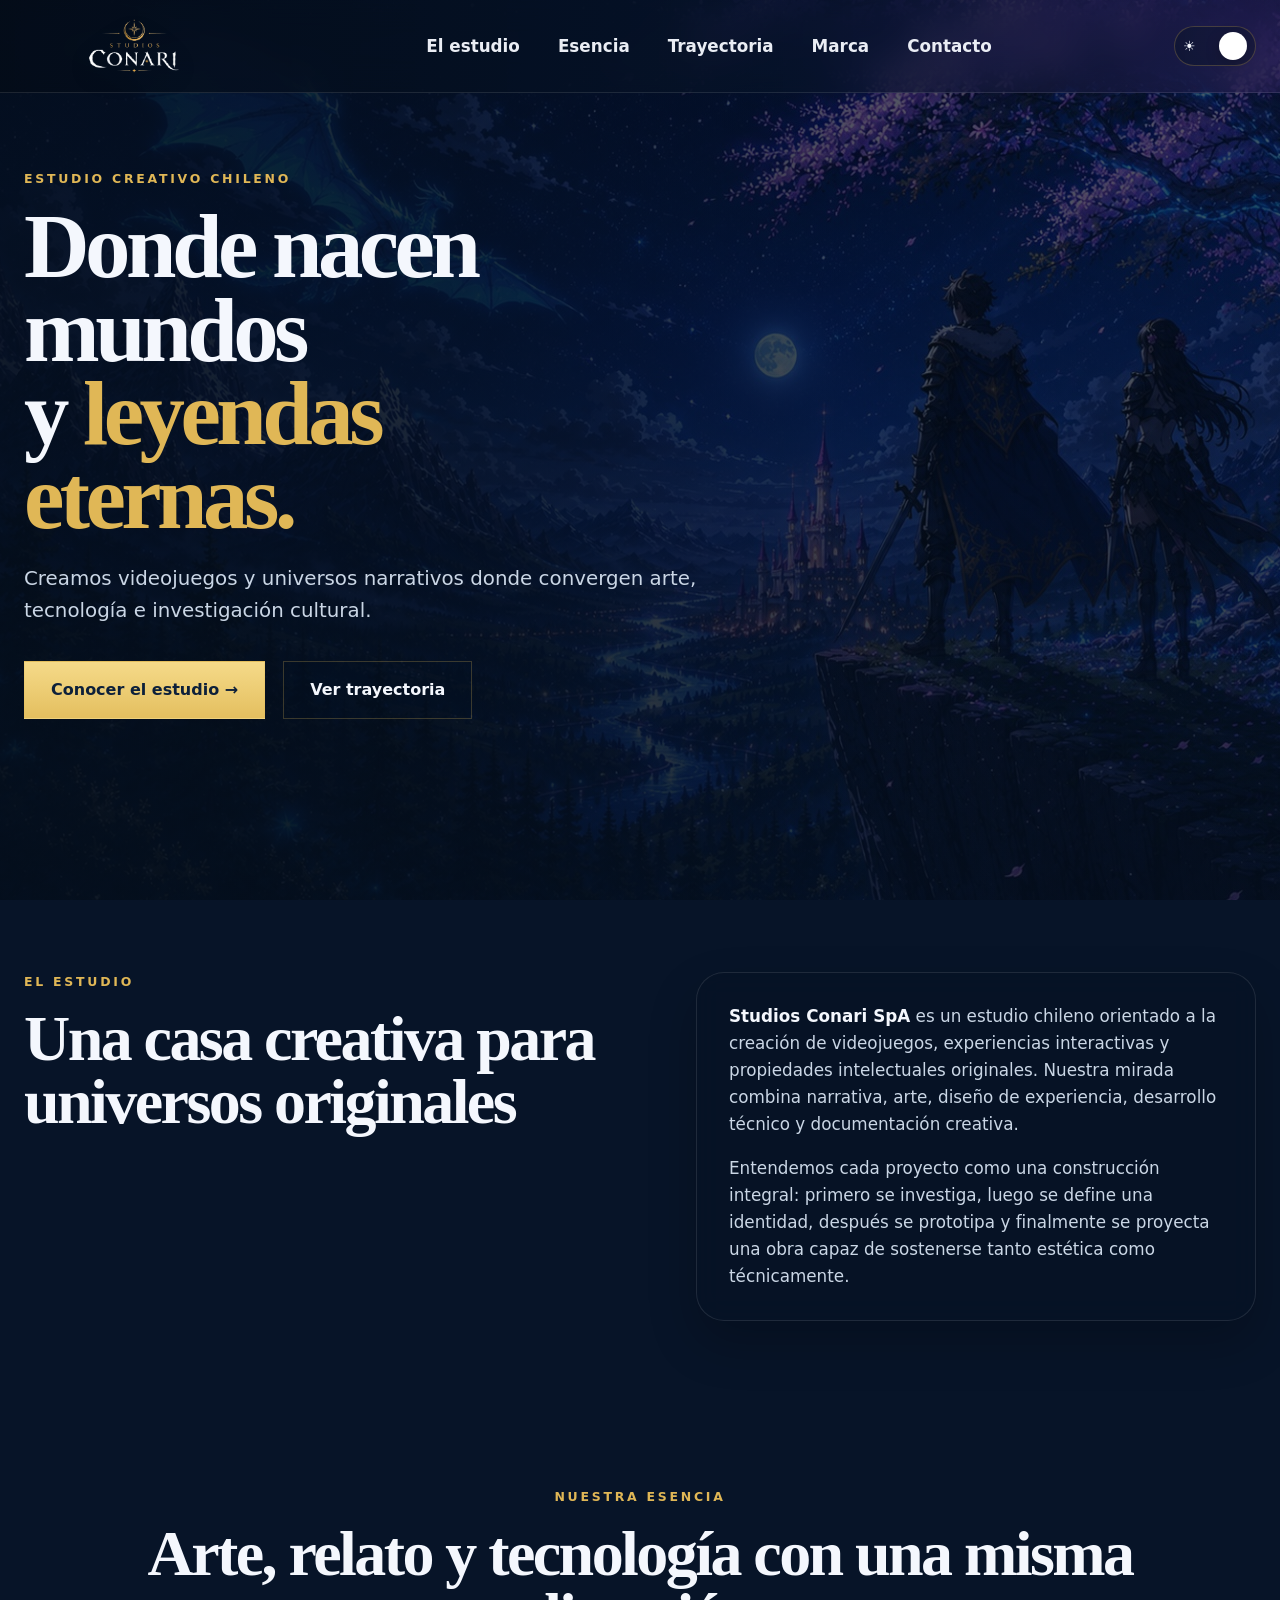
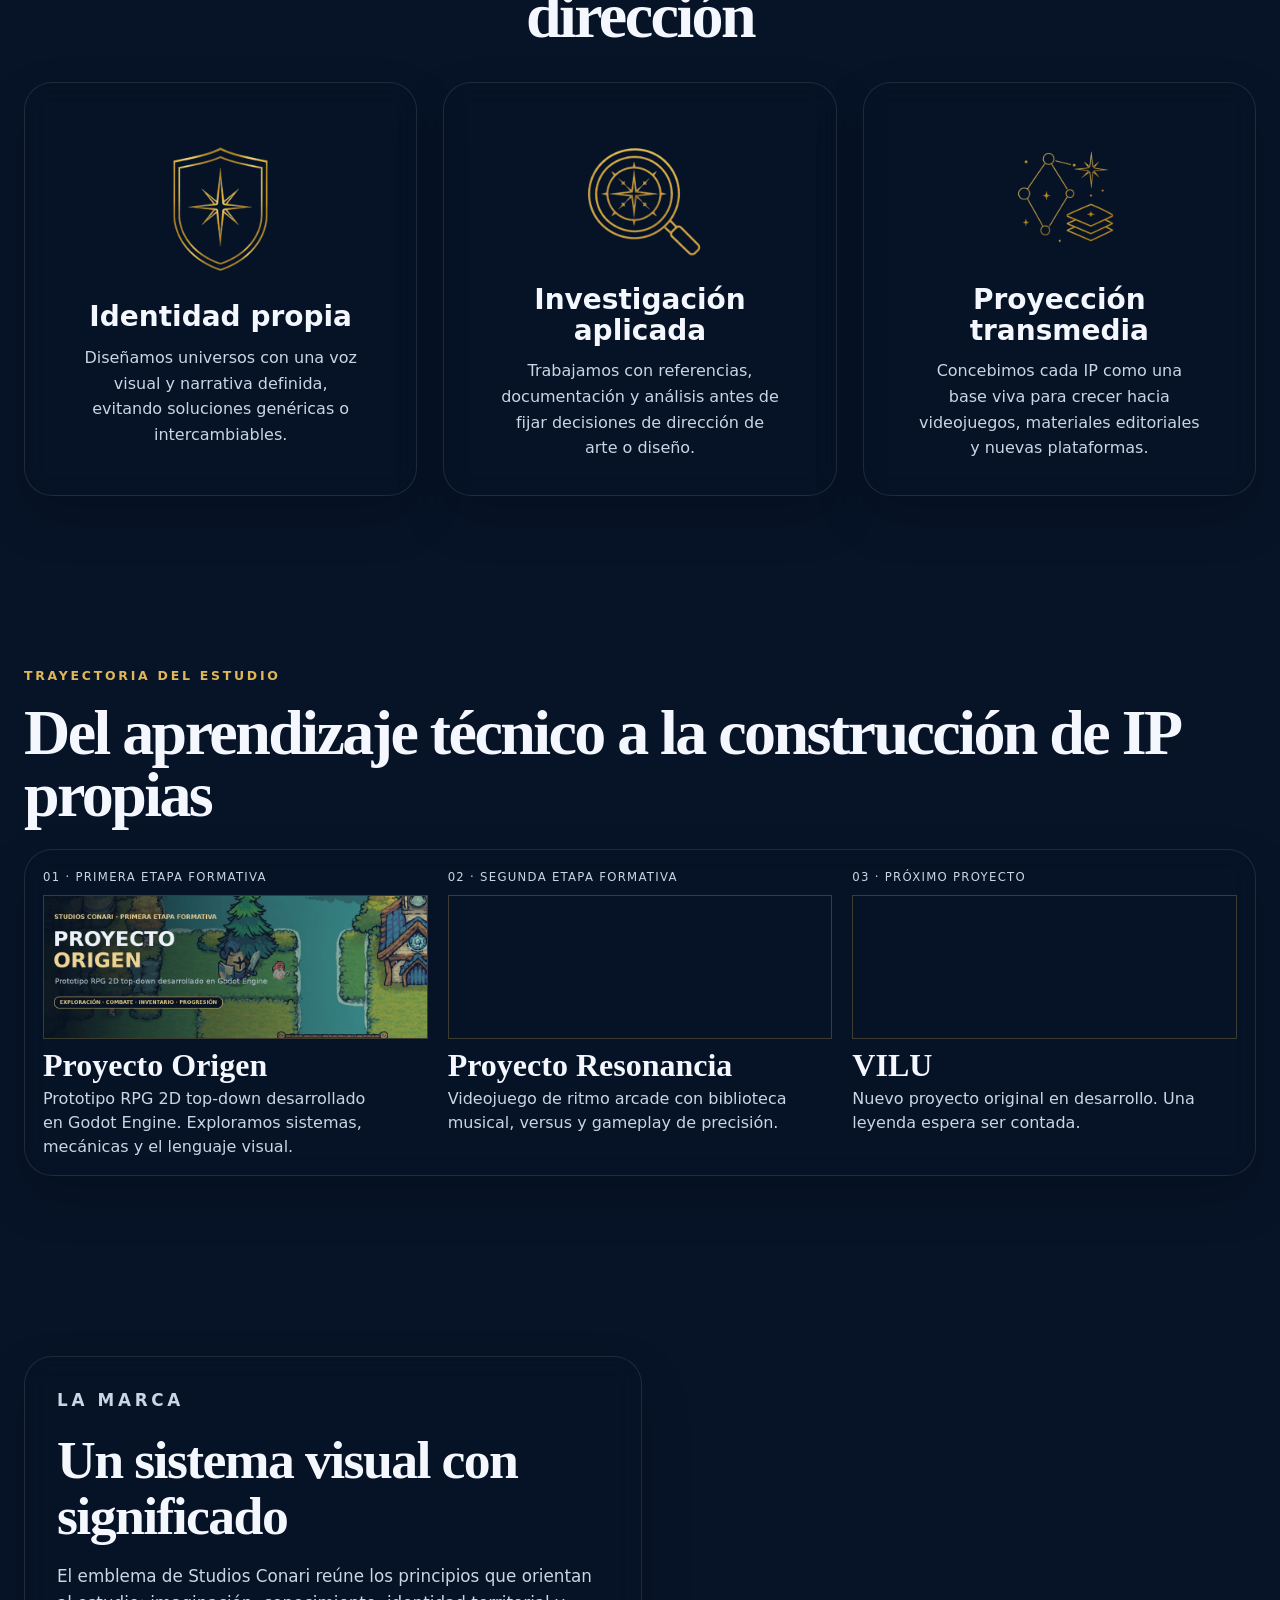
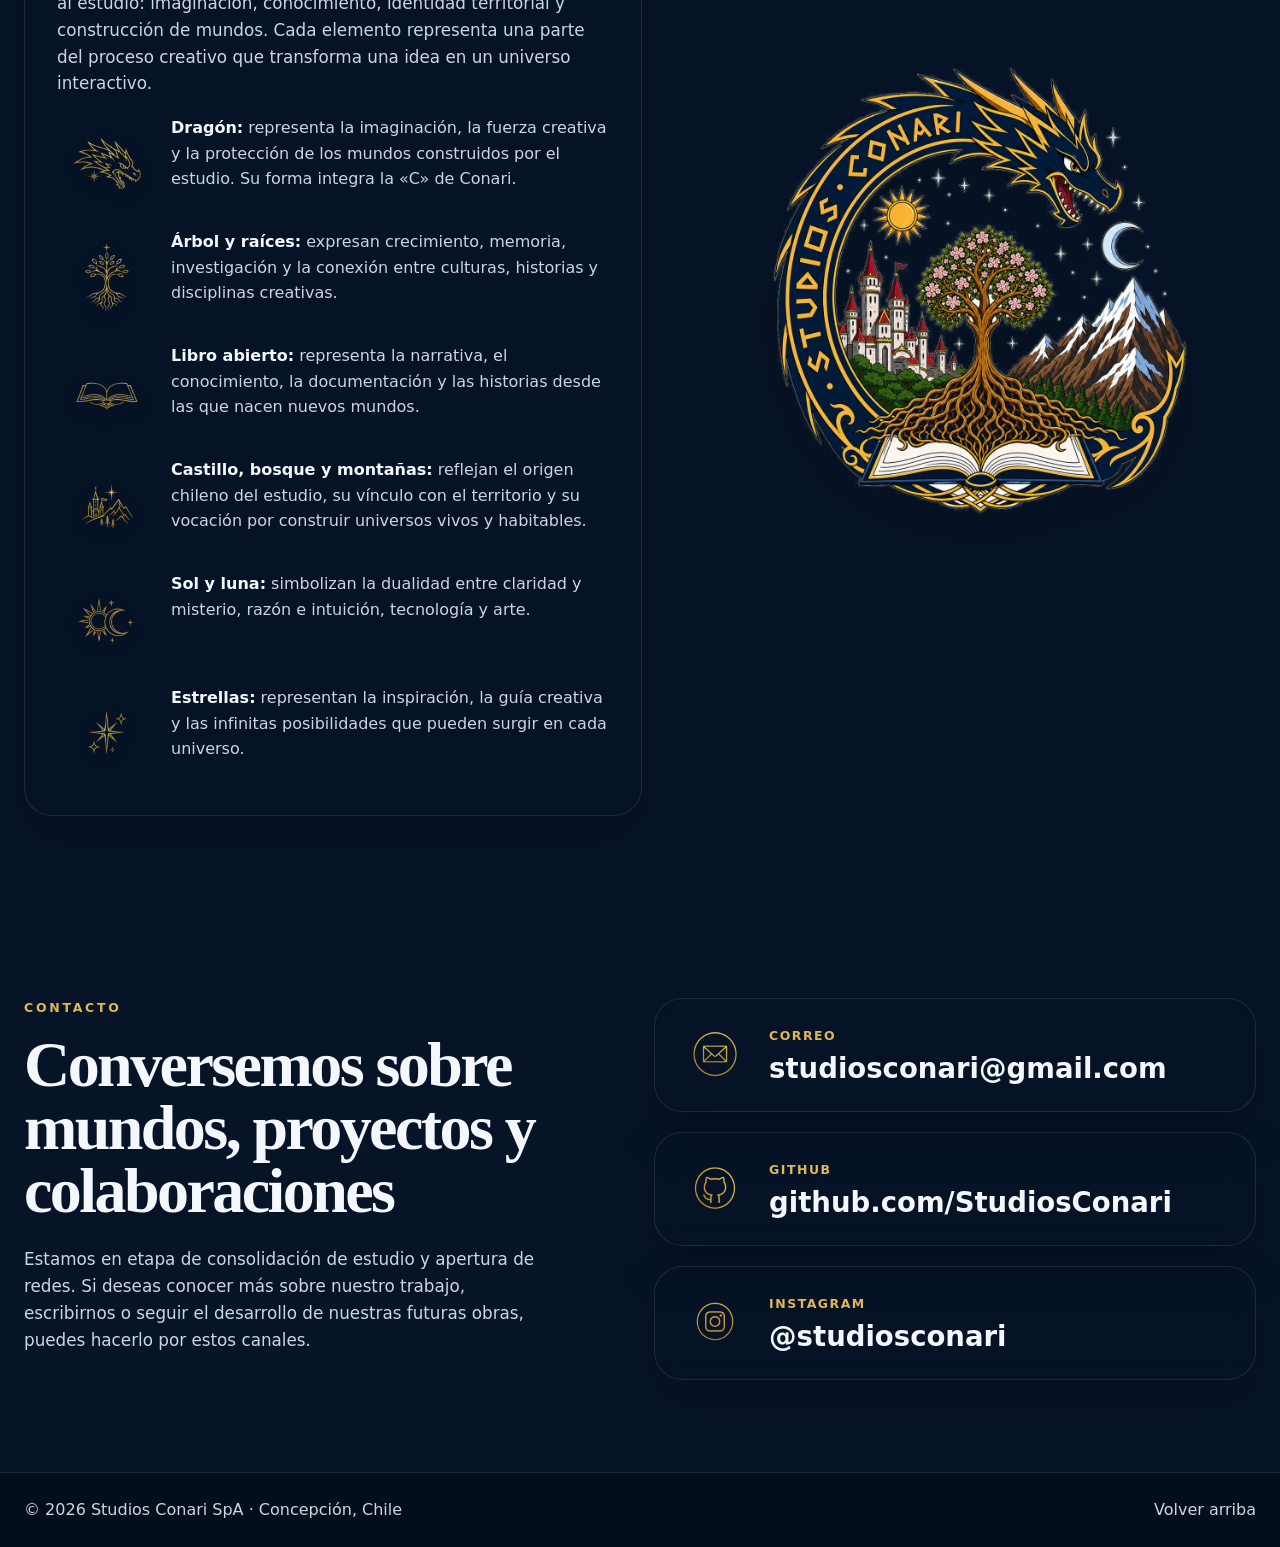
==== index.html @ 0af0bd4c "Reemplaza el favicon por el emblema del compas El favicon era el wordmark completo (394x155, relacio" ====
<!doctype html>
<html lang="es" data-theme="night">
<head>
  <meta charset="utf-8">
  <meta name="viewport" content="width=device-width,initial-scale=1">
  <title>Studios Conari | Donde nacen mundos y leyendas eternas</title>
  <meta name="description" content="Studios Conari: videojuegos, universos narrativos e identidades visuales con una voz propia.">
  <link rel="canonical" href="https://studiosconari.github.io/">
  <link rel="icon" href="assets/favicon.png" type="image/png" sizes="512x512">
  <link rel="apple-touch-icon" href="assets/apple-touch-icon.png">

  <!-- Open Graph / redes sociales -->
  <meta property="og:type" content="website">
  <meta property="og:site_name" content="Studios Conari">
  <meta property="og:locale" content="es_CL">
  <meta property="og:url" content="https://studiosconari.github.io/">
  <meta property="og:title" content="Studios Conari | Donde nacen mundos y leyendas eternas">
  <meta property="og:description" content="Estudio creativo chileno: videojuegos, universos narrativos e identidades visuales con una voz propia.">
  <meta property="og:image" content="https://studiosconari.github.io/assets/background-night.jpg">
  <meta property="og:image:width" content="1600">
  <meta property="og:image:height" content="900">
  <meta property="og:image:alt" content="Paisaje nocturno del universo visual de Studios Conari.">
  <meta name="twitter:card" content="summary_large_image">
  <meta name="twitter:title" content="Studios Conari | Donde nacen mundos y leyendas eternas">
  <meta name="twitter:description" content="Estudio creativo chileno: videojuegos, universos narrativos e identidades visuales con una voz propia.">
  <meta name="twitter:image" content="https://studiosconari.github.io/assets/background-night.jpg">

  <script type="application/ld+json">
  {
    "@context": "https://schema.org",
    "@type": "Organization",
    "name": "Studios Conari",
    "url": "https://studiosconari.github.io/",
    "logo": "https://studiosconari.github.io/assets/header-wordmark-night-transparent.png",
    "description": "Estudio creativo chileno dedicado a videojuegos, universos narrativos e identidades visuales.",
    "email": "studiosconari@gmail.com",
    "address": { "@type": "PostalAddress", "addressCountry": "CL" },
    "sameAs": [
      "https://github.com/StudiosConari",
      "https://www.instagram.com/studiosconari/"
    ]
  }
  </script>

  <!-- Aplica el tema guardado antes del primer pintado, para evitar el parpadeo.
       Debe ir aqui, sincrono y antes de la hoja de estilos. -->
  <script>
    (function () {
      try {
        var t = localStorage.getItem('conari-theme');
        if (t === 'day' || t === 'night') document.documentElement.dataset.theme = t;
      } catch (e) { /* localStorage bloqueado: se queda con el tema por defecto */ }
    })();
  </script>

  <link rel="stylesheet" href="styles.css">
  <script src="script.js" defer></script>
</head>
<body>
  <header class="site-header">
    <div class="shell nav-row">
      <a class="brand" href="#inicio" aria-label="Studios Conari, inicio">
        <img id="brandLogo" src="assets/header-wordmark-night-transparent.png" alt="Studios Conari" width="620" height="362" fetchpriority="high" decoding="async">
      <script>
        // Corrige el logo antes de pintarlo si el tema guardado es el diurno.
        (function () {
          var l = document.getElementById('brandLogo');
          if (l && document.documentElement.dataset.theme === 'day') {
            l.src = 'assets/header-wordmark-transparent.png';
          }
        })();
      </script>
      </a>

      <nav class="nav" aria-label="Navegación principal">
        <a href="#estudio">El estudio</a>
        <a href="#esencia">Esencia</a>
        <a href="#trayectoria">Trayectoria</a>
        <a href="#marca">Marca</a>
        <a href="#contacto">Contacto</a>
      </nav>

      <button id="themeToggle" class="theme-toggle" type="button" aria-label="Cambiar modo visual" aria-pressed="true">
        <span>☀</span><i></i><span>☾</span>
      </button>
    </div>
  </header>

  <main>
    <section id="inicio" class="hero section-full" aria-label="Presentación principal">
      <div class="shell hero-content">
        <p class="eyebrow">Estudio creativo chileno</p>
        <h1>Donde nacen<br>mundos<br>y <span>leyendas<br>eternas.</span></h1>
        <p class="lead">Creamos videojuegos y universos narrativos donde convergen arte, tecnología e investigación cultural.</p>
        <div class="actions">
          <a class="btn primary" href="#estudio">Conocer el estudio →</a>
          <a class="btn ghost" href="#trayectoria">Ver trayectoria</a>
        </div>
      </div>
    </section>

    <section id="estudio" class="section-full study-section">
      <div class="shell intro-grid">
        <div class="study-heading">
          <p class="eyebrow">El estudio</p>
          <h2>Una casa creativa para universos originales</h2>
        </div>
        <article class="glass-panel prose-panel">
          <p><strong>Studios Conari SpA</strong> es un estudio chileno orientado a la creación de videojuegos, experiencias interactivas y propiedades intelectuales originales. Nuestra mirada combina narrativa, arte, diseño de experiencia, desarrollo técnico y documentación creativa.</p>
          <p>Entendemos cada proyecto como una construcción integral: primero se investiga, luego se define una identidad, después se prototipa y finalmente se proyecta una obra capaz de sostenerse tanto estética como técnicamente.</p>
        </article>
      </div>
    </section>

    <section id="esencia" class="section-full essence-section">
      <div class="shell">
        <div class="section-heading centered">
          <p class="eyebrow">Nuestra esencia</p>
          <h2>Arte, relato y tecnología con una misma dirección</h2>
        </div>

        <div class="essence-cards">
          <article class="glass-panel essence-card">
            <div style="height: 50%; width: 50%;"><img src="assets/logo-identidad.png" alt="" width="420" height="420" loading="lazy" decoding="async"></div>
            <h3>Identidad propia</h3>
            <p>Diseñamos universos con una voz visual y narrativa definida, evitando soluciones genéricas o intercambiables.</p>
          </article>
          <article class="glass-panel essence-card">
            <div style="height: 50%; width: 50%;"><img src="assets/logo-investigacion.png" alt="" width="420" height="420" loading="lazy" decoding="async"></div>
            <h3>Investigación aplicada</h3>
            <p>Trabajamos con referencias, documentación y análisis antes de fijar decisiones de dirección de arte o diseño.</p>
          </article>
          <article class="glass-panel essence-card">
            <div style="height: 50%; width: 50%;"><img src="assets/logo-proyeccion.png" alt="" width="420" height="420" loading="lazy" decoding="async"></div>
            <h3>Proyección transmedia</h3>
            <p>Concebimos cada IP como una base viva para crecer hacia videojuegos, materiales editoriales y nuevas plataformas.</p>
          </article>
        </div>
      </div>
    </section>

    <section id="trayectoria" class="section-full trajectory-section">
      <div class="shell">
        <div class="section-heading trajectory-heading">
          <p class="eyebrow">Trayectoria del estudio</p>
          <h2>Del aprendizaje técnico a la construcción de IP propias</h2>
        </div>

        <div class="glass-panel trajectory-board">
          <article class="trajectory-item">
            <div class="stage">01 · Primera etapa formativa</div>
            <img src="assets/banner-origen.png" alt="Banner de Proyecto Origen" width="1024" height="358" loading="lazy" decoding="async">
            <h3>Proyecto Origen</h3>
            <p>Prototipo RPG 2D top-down desarrollado en Godot Engine. Exploramos sistemas, mecánicas y el lenguaje visual.</p>
          </article>

          <article class="trajectory-item">
            <div class="stage">02 · Segunda etapa formativa</div>
            <img src="assets/banner-resonancia.png" alt="Banner de Proyecto Resonancia" width="1024" height="384" loading="lazy" decoding="async">
            <h3>Proyecto Resonancia</h3>
            <p>Videojuego de ritmo arcade con biblioteca musical, versus y gameplay de precisión.</p>
          </article>

          <article class="trajectory-item">
            <div class="stage">03 · Próximo proyecto</div>
            <img src="assets/banner-vilu.png" alt="Banner de VILU, próximo proyecto de Studios Conari" width="1024" height="358" loading="lazy" decoding="async">
            <h3>VILU</h3>
            <p>Nuevo proyecto original en desarrollo. Una leyenda espera ser contada.</p>
          </article>
        </div>
      </div>
    </section>

    <section id="marca" class="section-full brand-section">
      <div class="shell brand-grid">
        <article class="glass-panel brand-copy">
          <p class="eyebrow">La marca</p>
          <h2>Un sistema visual con significado</h2>
          <p>El emblema de Studios Conari reúne los principios que orientan al estudio: imaginación, conocimiento, identidad territorial y construcción de mundos. Cada elemento representa una parte del proceso creativo que transforma una idea en un universo interactivo.</p>
          <ul class="brand-symbols">
            <li>
              <span class="brand-symbol-icon" aria-hidden="true"><img src="assets/logo-dragon.png" alt="" width="300" height="300" loading="lazy" decoding="async"></span>
              <span><strong>Dragón:</strong> representa la imaginación, la fuerza creativa y la protección de los mundos construidos por el estudio. Su forma integra la «C» de Conari.</span>
            </li>
            <li>
              <span class="brand-symbol-icon" aria-hidden="true"><img src="assets/logo-arbol.png" alt="" width="300" height="300" loading="lazy" decoding="async"></span>
              <span><strong>Árbol y raíces:</strong> expresan crecimiento, memoria, investigación y la conexión entre culturas, historias y disciplinas creativas.</span>
            </li>
            <li>
              <span class="brand-symbol-icon" aria-hidden="true"><img src="assets/logo-libro.png" alt="" width="300" height="300" loading="lazy" decoding="async"></span>
              <span><strong>Libro abierto:</strong> representa la narrativa, el conocimiento, la documentación y las historias desde las que nacen nuevos mundos.</span>
            </li>
            <li>
              <span class="brand-symbol-icon" aria-hidden="true"><img src="assets/logo-castillo-montaña-bosque.png" alt="" width="300" height="300" loading="lazy" decoding="async"></span>
              <span><strong>Castillo, bosque y montañas:</strong> reflejan el origen chileno del estudio, su vínculo con el territorio y su vocación por construir universos vivos y habitables.</span>
            </li>
            <li>
              <span class="brand-symbol-icon" aria-hidden="true"><img src="assets/logo-sol-luna.png" alt="" width="300" height="300" loading="lazy" decoding="async"></span>
              <span><strong>Sol y luna:</strong> simbolizan la dualidad entre claridad y misterio, razón e intuición, tecnología y arte.</span>
            </li>
            <li>
              <span class="brand-symbol-icon" aria-hidden="true"><img src="assets/logo-estrella.png" alt="" width="300" height="300" loading="lazy" decoding="async"></span>
              <span><strong>Estrellas:</strong> representan la inspiración, la guía creativa y las infinitas posibilidades que pueden surgir en cada universo.</span>
            </li>
          </ul>
        </article>

        <figure class="emblem-wrap">
          <img src="assets/emblem-dragon.png" alt="Emblema de Studios Conari con dragón, árbol, castillo, montañas, sol y luna" width="1100" height="1100" loading="lazy" decoding="async">
        </figure>
      </div>
    </section>

    <section id="contacto" class="section-full contact-section">
      <div class="shell contact-grid">
        <div class="contact-copy">
          <p class="eyebrow">Contacto</p>
          <h2>Conversemos sobre mundos, proyectos y colaboraciones</h2>
          <p>Estamos en etapa de consolidación de estudio y apertura de redes. Si deseas conocer más sobre nuestro trabajo, escribirnos o seguir el desarrollo de nuestras futuras obras, puedes hacerlo por estos canales.</p>
        </div>

        <div class="contact-list">
          <a class="glass-panel contact-card contact-card--icon" href="mailto:studiosconari@gmail.com">
            <span class="contact-icon" aria-hidden="true">
              <img src="assets/logo-correo.png" alt="" width="192" height="192" loading="lazy" decoding="async">
            </span>
            <span class="contact-info">
              <span class="contact-label">Correo</span>
              <strong>studiosconari@gmail.com</strong>
            </span>
          </a>

          <a class="glass-panel contact-card contact-card--icon" href="https://github.com/StudiosConari" target="_blank" rel="noreferrer noopener">
            <span class="contact-icon" aria-hidden="true">
              <img src="assets/logo-github.png" alt="" width="192" height="192" loading="lazy" decoding="async">
            </span>
            <span class="contact-info">
              <span class="contact-label">GitHub</span>
              <strong>github.com/StudiosConari</strong>
            </span>
          </a>

          <a class="glass-panel contact-card contact-card--icon" href="https://www.instagram.com/studiosconari/" target="_blank" rel="noreferrer noopener">
            <span class="contact-icon" aria-hidden="true">
              <img src="assets/logo-instagram.png" alt="" width="192" height="192" loading="lazy" decoding="async">
            </span>
            <span class="contact-info">
              <span class="contact-label">Instagram</span>
              <strong>@studiosconari</strong>
            </span>
          </a>
        </div>
      </div>
    </section>
  </main>

  <footer class="site-footer">
    <div class="shell footer-row">
      <p>© <span id="year"></span> Studios Conari SpA · Concepción, Chile</p>
      <a href="#inicio" data-scroll-top>Volver arriba</a>
    </div>
  </footer>
</body>
</html>
---- styles.css ----
:root{
  --bg:#071428;
  --bg-soft:#0b1830;
  --panel:rgba(6,18,36,.56);
  --panel-strong:rgba(5,17,33,.72);
  --text:#f4f7fd;
  --muted:#cad6e5;
  --gold:#e0b756;
  --line:rgba(255,255,255,.10);
  --line-strong:rgba(224,183,86,.25);
  --shadow:0 22px 48px rgba(0,0,0,.22);
  --bg-image:url('assets/background-night.jpg');
  --page-overlay:linear-gradient(180deg,rgba(3,12,26,.58) 0%,rgba(4,14,27,.78) 100%);
  --hero-overlay:linear-gradient(90deg,rgba(4,14,28,.82) 0%,rgba(4,14,28,.62) 36%,rgba(4,14,28,.22) 66%,rgba(4,14,28,.14) 100%);
}

html[data-theme="day"]{
  --bg:#eaf1f8;
  --bg-soft:#f2f6fb;
  --panel:rgba(255,255,255,.56);
  --panel-strong:rgba(255,255,255,.70);
  --text:#12233b;
  --muted:#395272;
  --gold:#b7831b;
  --line:rgba(18,35,59,.14);
  --line-strong:rgba(183,131,27,.22);
  --shadow:0 18px 36px rgba(18,35,59,.10);
  --bg-image:url('assets/background-day.jpg');
  --page-overlay:linear-gradient(180deg,rgba(236,244,252,.42) 0%,rgba(236,244,252,.58) 100%);
  --hero-overlay:linear-gradient(90deg,rgba(239,245,251,.88) 0%,rgba(239,245,251,.66) 38%,rgba(239,245,251,.22) 68%,rgba(239,245,251,.08) 100%);
}

*{box-sizing:border-box}
html{scroll-behavior:smooth}
body{
  margin:0;
  color:var(--text);
  background-color:var(--bg);
  background-image:var(--page-overlay),var(--bg-image);
  background-size:cover;
  background-position:center top;
  background-attachment:fixed;
  font:16px/1.6 system-ui,-apple-system,"Segoe UI",Roboto,sans-serif;
}

a{color:inherit;text-decoration:none}
img{max-width:100%;height:auto;display:block}
.shell{width:min(1240px,calc(100% - 48px));margin:auto}

.site-header{
  position:fixed;
  inset:0 0 auto;
  z-index:40;
  background:linear-gradient(90deg,rgba(4,12,24,.82) 0%,rgba(6,19,40,.72) 60%,rgba(39,31,84,.52) 100%);
  backdrop-filter:blur(16px);
  border-bottom:1px solid var(--line);
}
html[data-theme="day"] .site-header{
  background:linear-gradient(90deg,rgba(238,244,250,.88) 0%,rgba(234,240,248,.82) 62%,rgba(215,223,242,.62) 100%);
}

.nav-row{height:92px;display:flex;align-items:center;justify-content:space-between;gap:30px}
.brand{
  display:flex;
  align-items:center;
  justify-content:center;
  flex:0 0 220px;
  width:220px;
  height:68px;
  overflow:visible;
}
.brand img{
  display:block;
  width:205px;
  height:62px;
  object-fit:contain;
  object-position:center center;
  filter:drop-shadow(0 8px 18px rgba(0,0,0,.12));
}
.nav{display:flex;align-items:center;gap:38px;font-size:1.05rem;font-weight:700}
.nav a{opacity:.96}
.nav a:hover{color:var(--gold)}

.theme-toggle{
  flex:0 0 auto;
  width:82px;
  height:40px;
  padding:0 8px;
  border:1px solid var(--line-strong);
  border-radius:999px;
  background:rgba(10,20,40,.42);
  color:var(--text);
  display:flex;
  align-items:center;
  justify-content:space-between;
  cursor:pointer;
}
html[data-theme="day"] .theme-toggle{background:rgba(255,255,255,.48)}
.theme-toggle span{font-size:14px;line-height:1}
.theme-toggle i{
  width:28px;
  height:28px;
  border-radius:50%;
  background:#fff;
  box-shadow:0 4px 14px rgba(0,0,0,.25);
  transform:translateX(18px);
  transition:transform .25s ease;
}
html[data-theme="day"] .theme-toggle i{transform:translateX(-18px)}

.section-full{position:relative;padding:96px 0}
.hero{
  min-height:100svh;
  padding-top:110px;
  display:flex;
  align-items:center;
  background-image:var(--hero-overlay);
}
.hero-content{padding:26px 0 52px}
.eyebrow{
  margin:0 0 16px;
  color:var(--gold);
  font-size:.78rem;
  font-weight:800;
  text-transform:uppercase;
  letter-spacing:.22em;
}
.hero h1,
.section-heading h2,
.study-heading h2,
.brand-copy h2,
.contact-copy h2,
.trajectory-item h3{font-family:Georgia,"Times New Roman",serif}
.hero h1{
  margin:0;
  max-width:680px;
  font-size:clamp(3.4rem,7.1vw,6.5rem);
  line-height:.92;
  letter-spacing:-.05em;
}
.hero h1 span{color:var(--gold)}
.lead{
  max-width:760px;
  margin:24px 0 0;
  font-size:clamp(1.08rem,1.55vw,1.32rem);
  color:var(--muted);
}
.actions{display:flex;gap:18px;align-items:center;margin-top:34px}
.btn{
  display:inline-flex;
  align-items:center;
  justify-content:center;
  min-height:58px;
  padding:14px 26px;
  font-size:1rem;
  font-weight:800;
  border:1px solid var(--line-strong);
}
.btn.primary{background:linear-gradient(180deg,#f5da89 0%,#e4bf5f 100%);color:#0d203a}
.btn.ghost{background:rgba(5,18,35,.14)}
html[data-theme="day"] .btn.ghost{background:rgba(255,255,255,.26)}

.study-section{padding-top:72px}
.intro-grid{
  display:grid;
  grid-template-columns:minmax(0,1.1fr) minmax(360px,560px);
  gap:48px;
  align-items:start;
}
.study-heading h2,
.section-heading h2,
.contact-copy h2{
  margin:0;
  font-size:clamp(2.7rem,5vw,5rem);
  line-height:.98;
  letter-spacing:-.04em;
}
.glass-panel{
  background:var(--panel);
  border:1px solid var(--line);
  border-radius:28px;
  box-shadow:var(--shadow);
  backdrop-filter:blur(14px);
}
.prose-panel{padding:30px 32px;font-size:1.05rem;color:var(--muted)}
.prose-panel p{margin:0 0 18px}
.prose-panel p:last-child{margin-bottom:0}
.prose-panel strong{color:var(--text)}

.section-heading{margin-bottom:34px}
.section-heading.centered{text-align:center}
.section-heading.centered h2{max-width:1180px;margin-inline:auto}
.essence-section{padding-top:70px}
.essence-cards{display:grid;grid-template-columns:repeat(3,minmax(0,1fr));gap:26px}
.essence-card{
  min-height:270px;
  padding:34px 28px;
  display:flex;
  flex-direction:column;
  align-items:center;
  justify-content:center;
  text-align:center;
}
.card-icon{
  width:66px;
  height:66px;
  display:grid;
  place-items:center;
  margin-bottom:18px;
  border-radius:50%;
  border:1px solid var(--line-strong);
  background:rgba(224,183,86,.16);
  color:var(--gold);
  font-size:1.8rem;
  font-weight:800;
}
.essence-card h3{margin:0 0 12px;font-size:1.75rem;line-height:1.1}
.essence-card p{margin:0;color:var(--muted);max-width:28ch}

.trajectory-section{padding-top:74px}
.trajectory-heading{margin-bottom:22px}
.trajectory-board{
  padding:18px 18px 16px;
  display:grid;
  grid-template-columns:repeat(3,minmax(0,1fr));
  gap:20px;
}
.trajectory-item{min-width:0}
.stage{
  margin:0 0 8px;
  color:var(--muted);
  text-transform:uppercase;
  letter-spacing:.11em;
  font-size:.73rem;
}
.trajectory-item img{
  width:100%;
  aspect-ratio:2048/768;
  object-fit:cover;
  border:1px solid var(--line-strong);
}
.trajectory-item h3{margin:10px 0 6px;font-size:2rem;line-height:1}
.trajectory-item p{margin:0;color:var(--muted);font-size:1rem;line-height:1.5;max-width:34ch}

.brand-section{padding-top:84px}
.brand-grid{display:grid;grid-template-columns:minmax(0,1.05fr) minmax(320px,.95fr);gap:54px;align-items:center}
.brand-copy{padding:30px 32px}
.brand-copy h2{margin:0 0 18px;font-size:clamp(2.4rem,4.2vw,3.9rem);line-height:1.05;letter-spacing:-.03em}
.brand-copy p{margin:0 0 18px;color:var(--muted);font-size:1.05rem}
.brand-copy ul{margin:0;padding-left:28px;color:var(--muted)}
.brand-copy li{margin:14px 0}
.brand-copy strong{color:var(--text)}
.emblem-wrap{margin:0;display:flex;justify-content:center;align-items:center}
.emblem-wrap img{width:min(470px,100%);filter:drop-shadow(0 20px 38px rgba(0,0,0,.24))}

.contact-section{padding-top:86px;padding-bottom:92px}
.contact-grid{display:grid;grid-template-columns:minmax(0,1fr) minmax(360px,1.02fr);gap:40px;align-items:start}
.contact-copy p:last-child{margin-top:24px;max-width:48ch;color:var(--muted);font-size:1.05rem}
.contact-list{display:flex;flex-direction:column;gap:20px}
.contact-card{
  padding:24px 28px;
  min-height:104px;
  display:flex;
  justify-content:center;
}
.contact-card--icon{
  flex-direction:row;
  align-items:center;
  justify-content:flex-start;
  gap:22px;
}
.contact-icon{
  width:64px;
  height:64px;
  flex:0 0 64px;
  display:flex;
  align-items:center;
  justify-content:center;
}
.contact-icon img{
  width:100%;
  height:100%;
  object-fit:contain;
  display:block;
}
.contact-info{
  min-width:0;
  display:flex;
  flex-direction:column;
  align-items:flex-start;
  justify-content:center;
}
.contact-card strong{font-size:1.72rem;line-height:1.12;word-break:break-word}
.contact-label{margin-bottom:7px;color:var(--gold);text-transform:uppercase;letter-spacing:.12em;font-weight:800;font-size:.78rem}
.contact-card:hover strong,.contact-card:hover{color:var(--text)}

.site-footer{padding:24px 0;background:rgba(3,11,24,.72);border-top:1px solid var(--line)}
html[data-theme="day"] .site-footer{background:rgba(245,248,252,.72)}
.footer-row{display:flex;justify-content:space-between;gap:20px;align-items:center;color:var(--muted)}
.footer-row p{margin:0}
.footer-row a:hover{color:var(--gold)}

@media (max-width: 1080px){
  .intro-grid,
  .brand-grid,
  .contact-grid{grid-template-columns:1fr}
  .trajectory-board,
  .essence-cards{grid-template-columns:1fr}
  .brand-grid{gap:28px}
  .section-full{padding:72px 0}
  .hero{min-height:auto;padding-top:104px;padding-bottom:54px}
}

@media (max-width: 860px){
  .nav{display:none}
  .nav-row{height:82px}
  .brand{width:184px;height:58px;flex-basis:184px}
  .brand img{width:172px;height:52px}
  .shell{width:min(1240px,calc(100% - 26px))}
  .hero h1{max-width:520px}
}

@media (max-width: 640px){
  body{background-attachment:scroll}
  .hero h1{font-size:clamp(2.8rem,15vw,4.3rem)}
  .study-heading h2,.section-heading h2,.contact-copy h2{font-size:2.45rem}
  .actions{flex-direction:column;align-items:flex-start}
  .prose-panel,.brand-copy,.contact-card{padding:24px}
  .trajectory-board{padding:14px}
  .trajectory-item h3{font-size:1.7rem}
  .contact-card--icon{gap:16px}
  .contact-icon{width:52px;height:52px;flex-basis:52px}
  .contact-card strong{font-size:1.2rem}
  .footer-row{flex-direction:column;text-align:center}
}

/* Símbolos del emblema en la sección de marca */
.brand-copy .brand-symbols{
  margin:0;
  padding:0;
  list-style:none;
  display:flex;
  flex-direction:column;
  gap:14px;
}

.brand-copy .brand-symbols li{
  margin:0;
  display:flex;
  grid-template-columns:42px minmax(0,1fr);
  gap:14px;
  align-items:start;
  color:var(--muted);
}

.brand-symbol-icon{
  width:100px;
  height:100px;
  display:flex;
  align-items:center;
  justify-content:center;
  flex:0 0 100px;
}

.brand-symbol-icon img{
  display:block;
  filter:drop-shadow(0 5px 10px rgba(0,0,0,.18));
}

.brand-copy .brand-symbols strong{
  color:var(--text);
}

@media (max-width:640px){
  .brand-copy .brand-symbols li{
    grid-template-columns:36px minmax(0,1fr);
    gap:12px;
  }

  .brand-symbol-icon{
    width:36px;
    height:36px;
    flex-basis:36px;
  }
}


#inicio{scroll-margin-top:92px}
.footer-row a{position:relative;z-index:2;cursor:pointer}
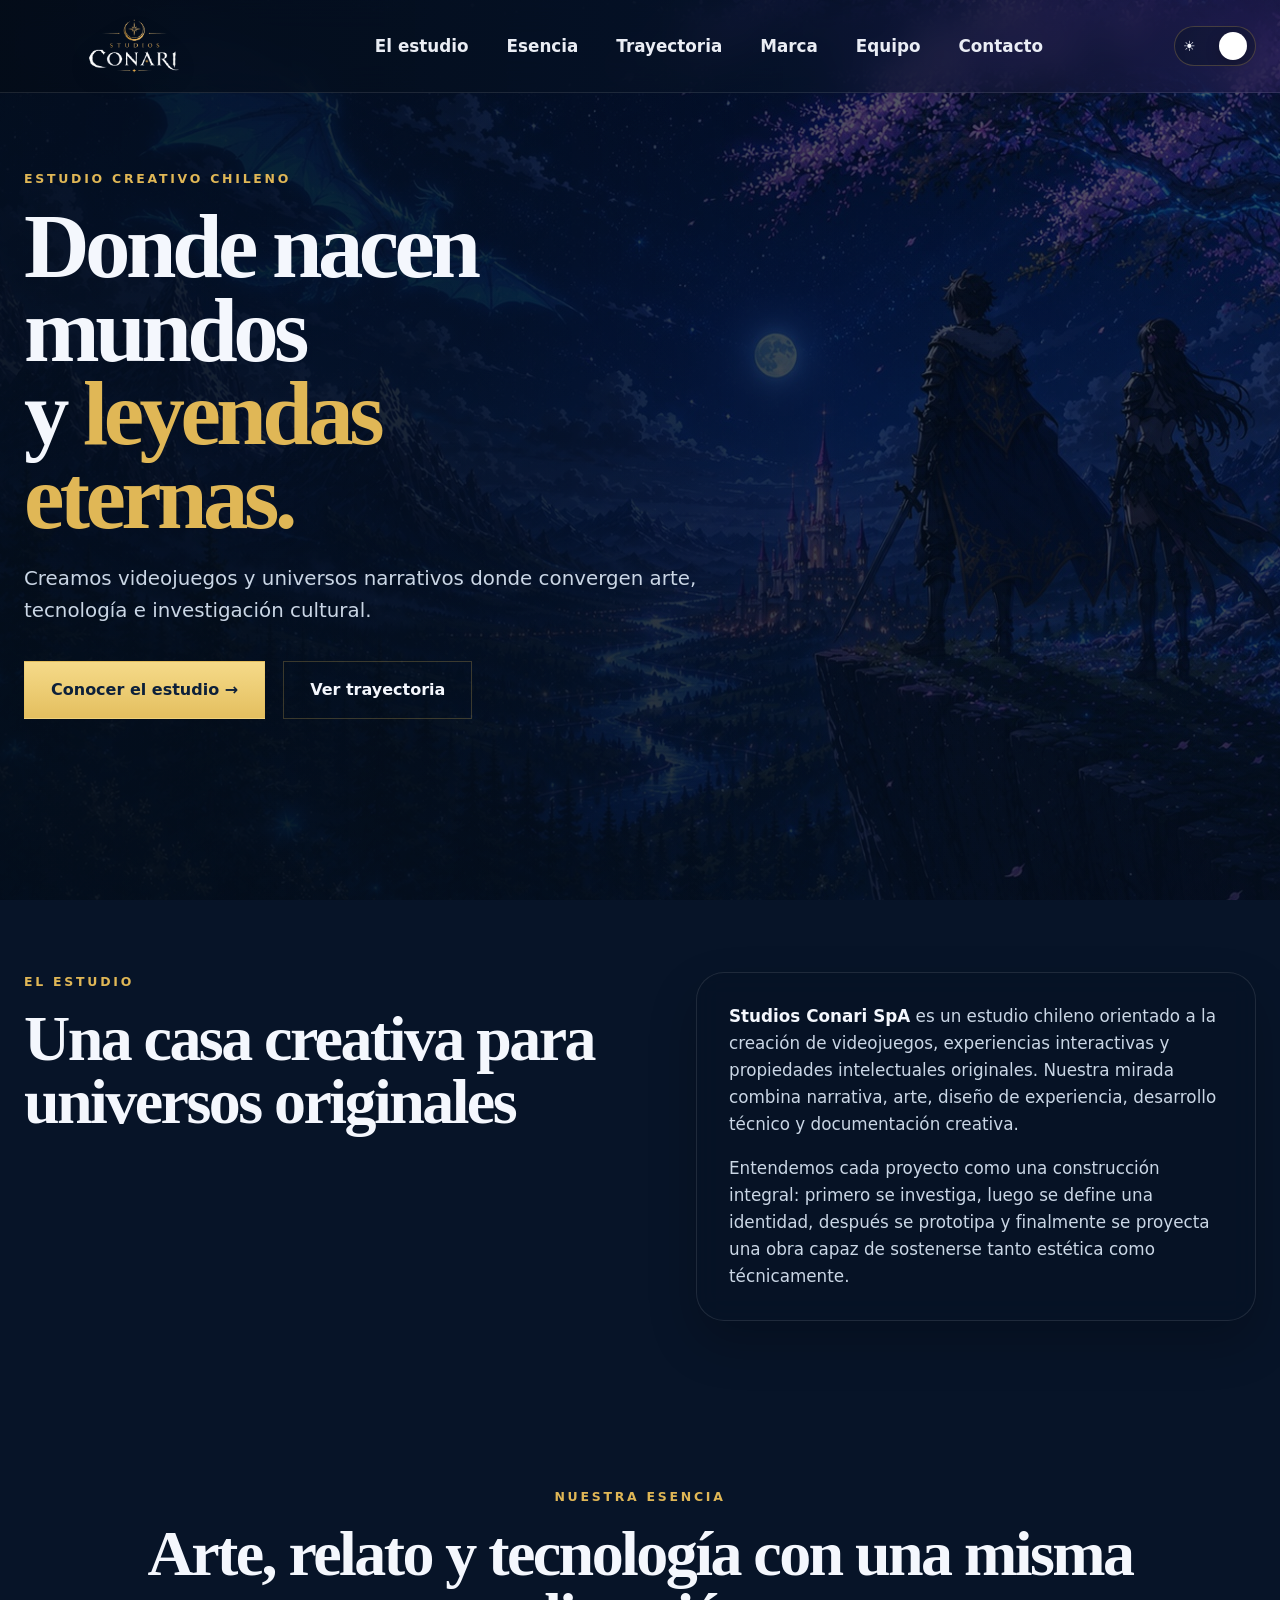
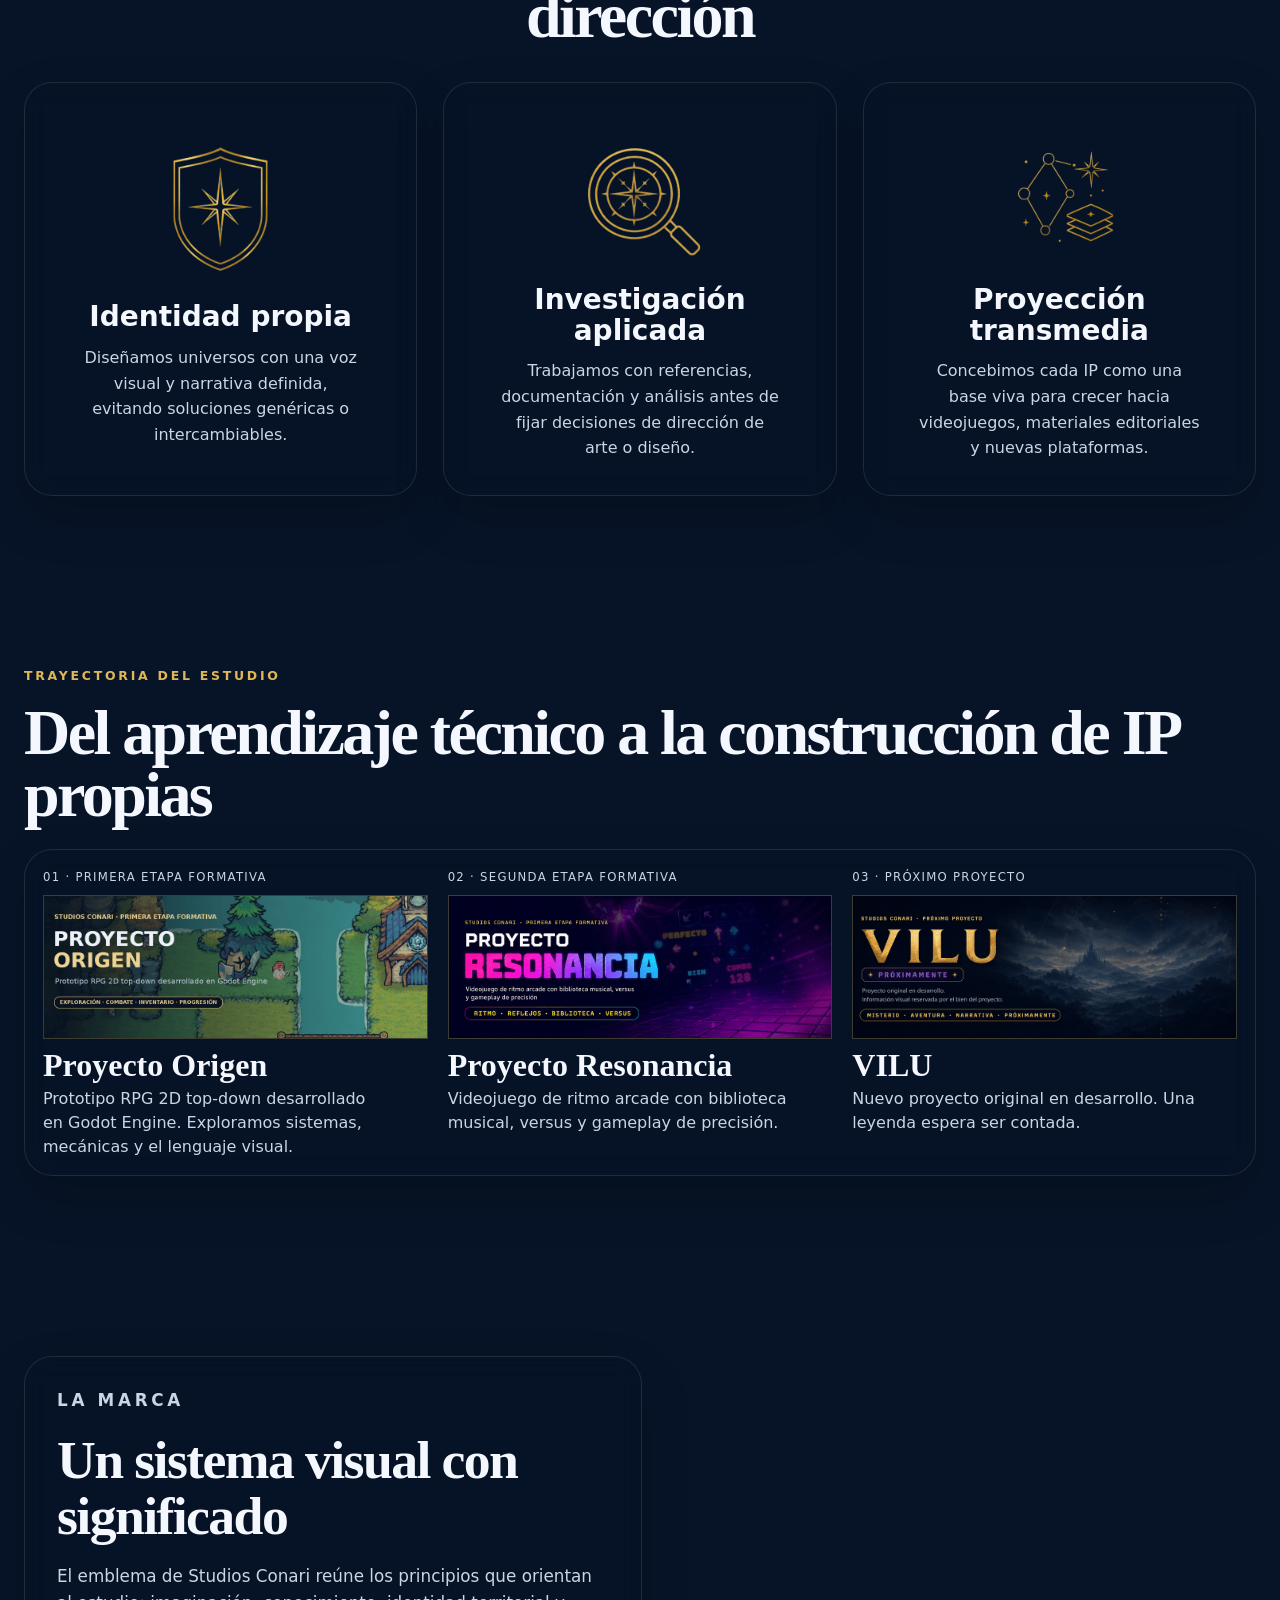
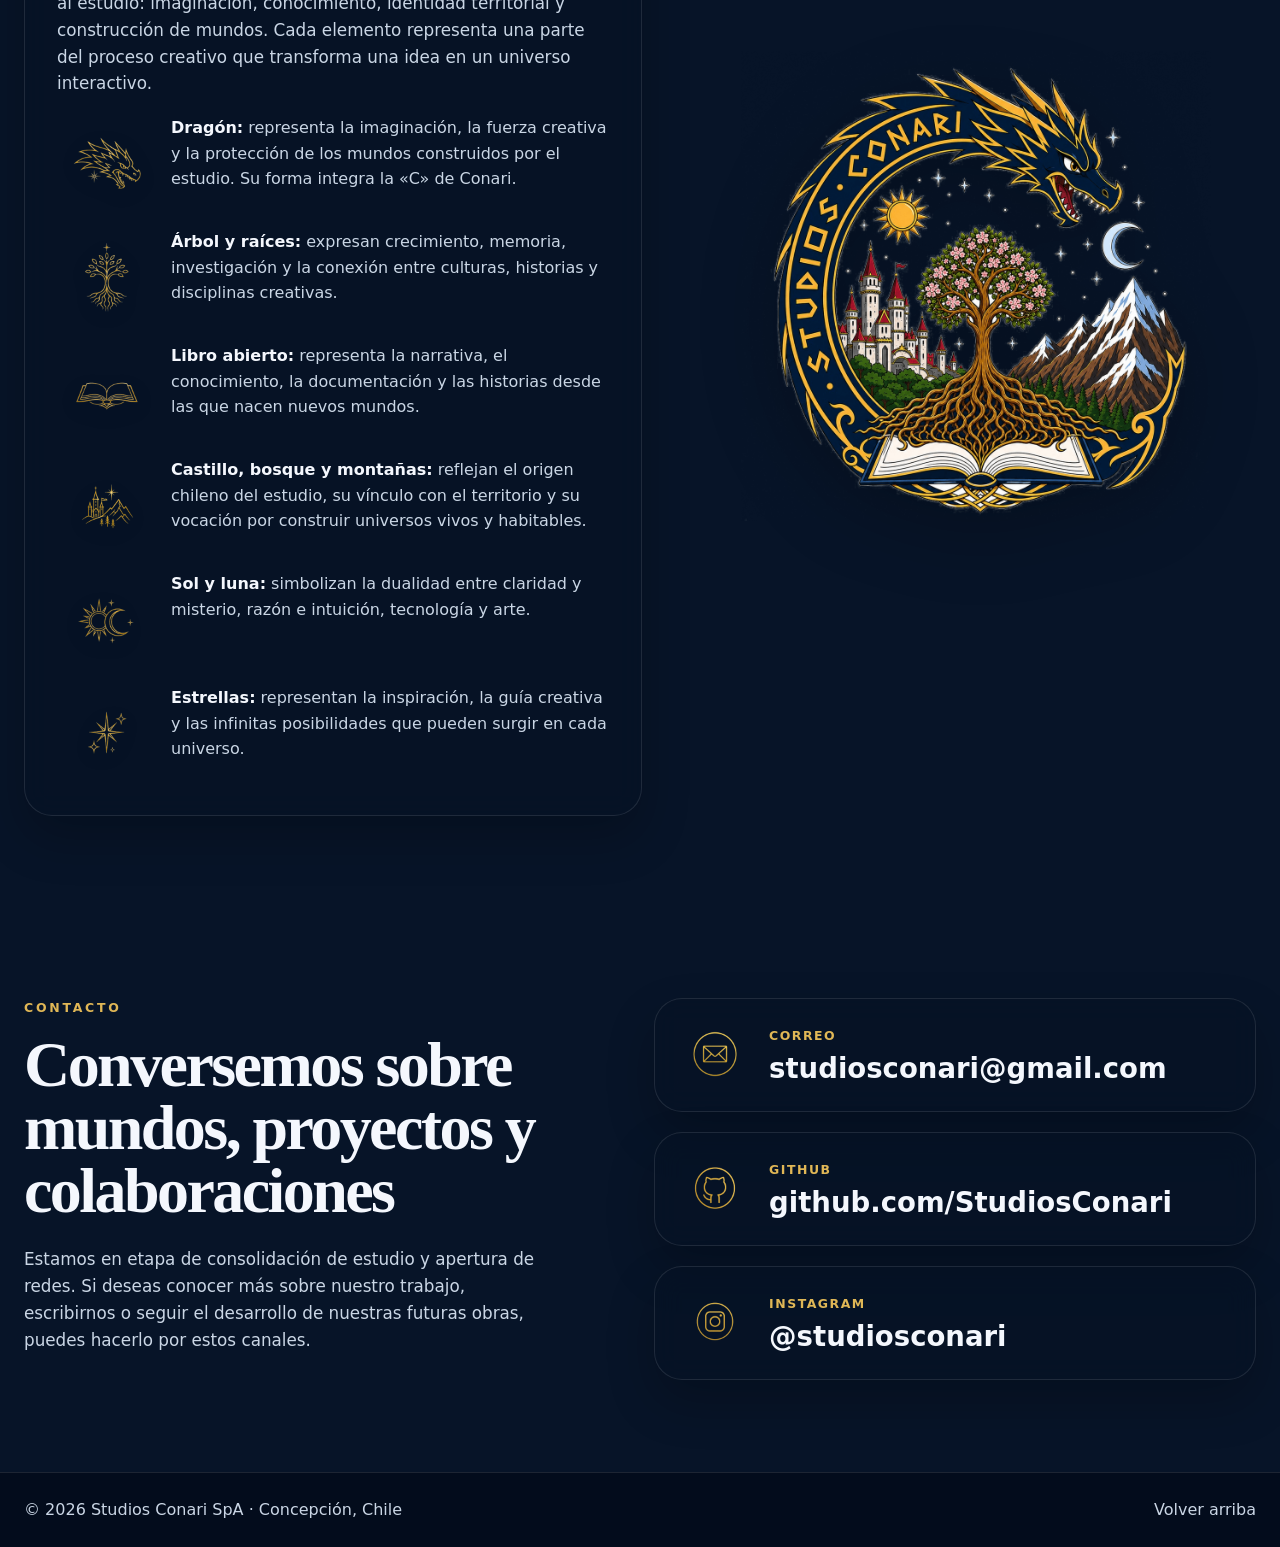
==== commit 9ce79544: "Agrega la pagina de equipo Nueva pagina equipo.html con los tres integrantes del estudio.  Estructur" ====
--- a/index.html
+++ b/index.html
@@ -77,6 +77,7 @@
         <a href="#esencia">Esencia</a>
         <a href="#trayectoria">Trayectoria</a>
         <a href="#marca">Marca</a>
+        <a href="equipo.html">Equipo</a>
         <a href="#contacto">Contacto</a>
       </nav>
 
--- a/styles.css
+++ b/styles.css
@@ -31,15 +31,26 @@
 }
 
 *{box-sizing:border-box}
+
+/* Fondo en una capa fija del tamaño de la pantalla.
+   No se usa background-attachment:fixed porque iOS Safari lo rompe; y con
+   scroll el area del fondo pasaba a ser todo el documento, lo que ampliaba
+   la imagen mas de 7 veces en movil. */
+body::before{
+  content:"";
+  position:fixed;
+  inset:0;
+  z-index:-1;
+  pointer-events:none;
+  background-image:var(--page-overlay),var(--bg-image);
+  background-size:cover;
+  background-position:center top;
+}
 html{scroll-behavior:smooth}
 body{
   margin:0;
   color:var(--text);
   background-color:var(--bg);
-  background-image:var(--page-overlay),var(--bg-image);
-  background-size:cover;
-  background-position:center top;
-  background-attachment:fixed;
   font:16px/1.6 system-ui,-apple-system,"Segoe UI",Roboto,sans-serif;
 }
 
@@ -301,6 +312,10 @@
 .footer-row a:hover{color:var(--gold)}
 
 @media (max-width: 1080px){
+  /* Encuadre: al angostarse la pantalla, cover recorta por los lados y los
+     personajes (66%-90% del ancho) quedaban fuera. Se desplaza el punto de
+     anclaje para mantenerlos en cuadro. */
+  body::before{background-position:78% top}
   .intro-grid,
   .brand-grid,
   .contact-grid{grid-template-columns:1fr}
@@ -321,7 +336,9 @@
 }
 
 @media (max-width: 640px){
-  body{background-attachment:scroll}
+  /* En telefono solo cabe el 26% del ancho: se encuadra al caballero, que
+     queda en el tercio derecho, con menos texto encima. */
+  body::before{background-position:72% top}
   .hero h1{font-size:clamp(2.8rem,15vw,4.3rem)}
   .study-heading h2,.section-heading h2,.contact-copy h2{font-size:2.45rem}
   .actions{flex-direction:column;align-items:flex-start}
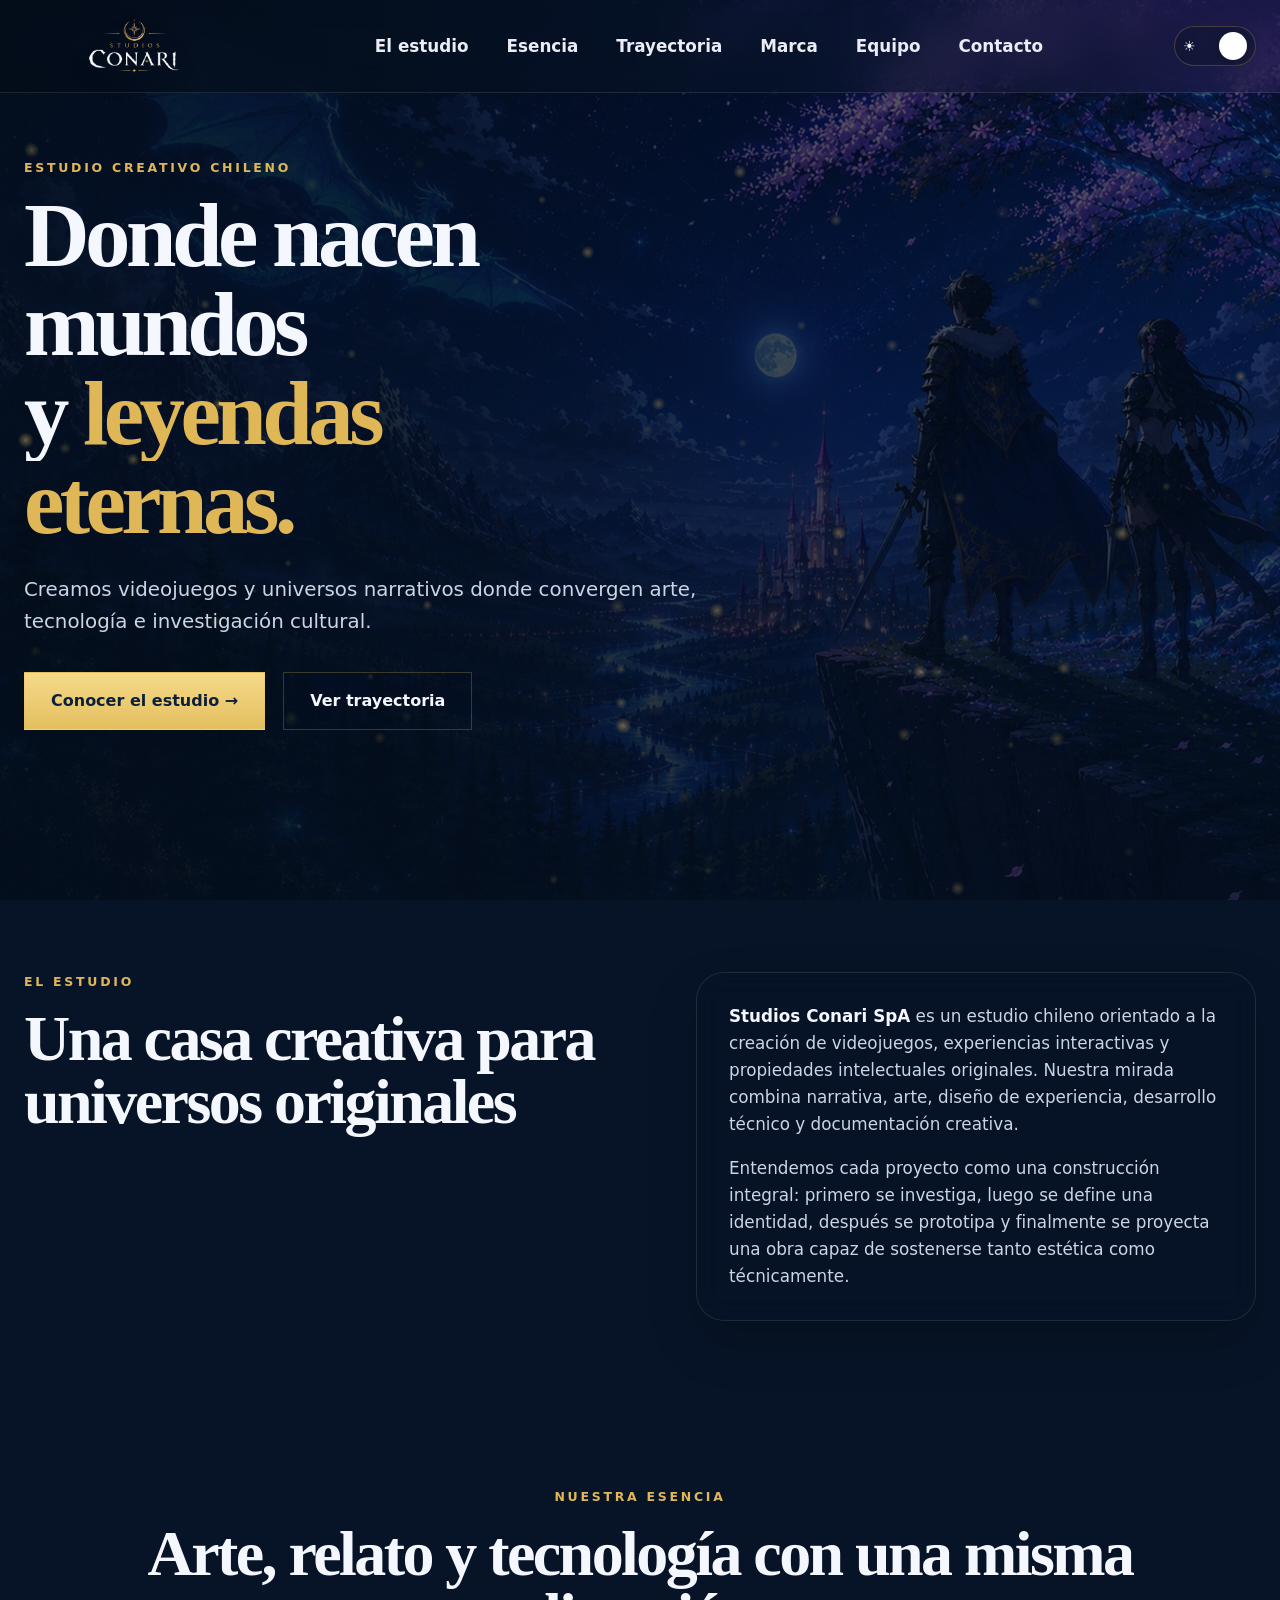
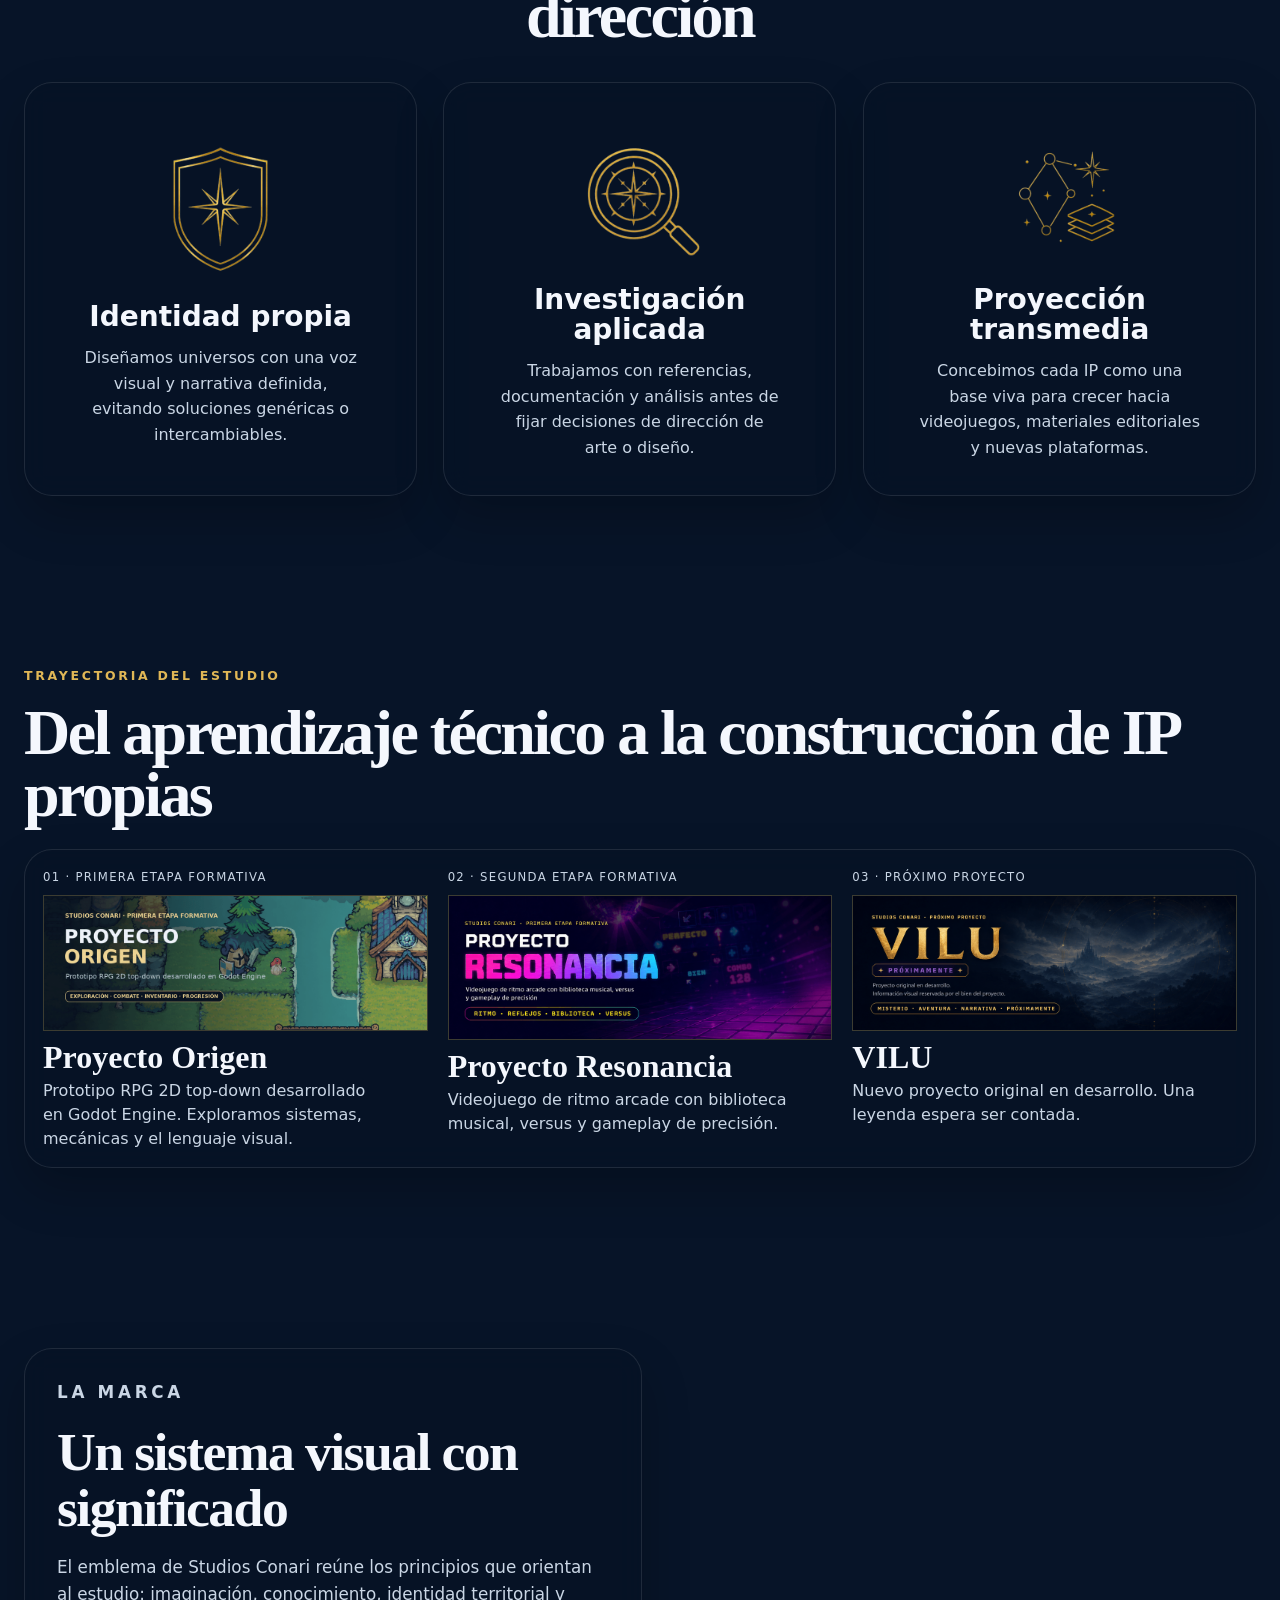
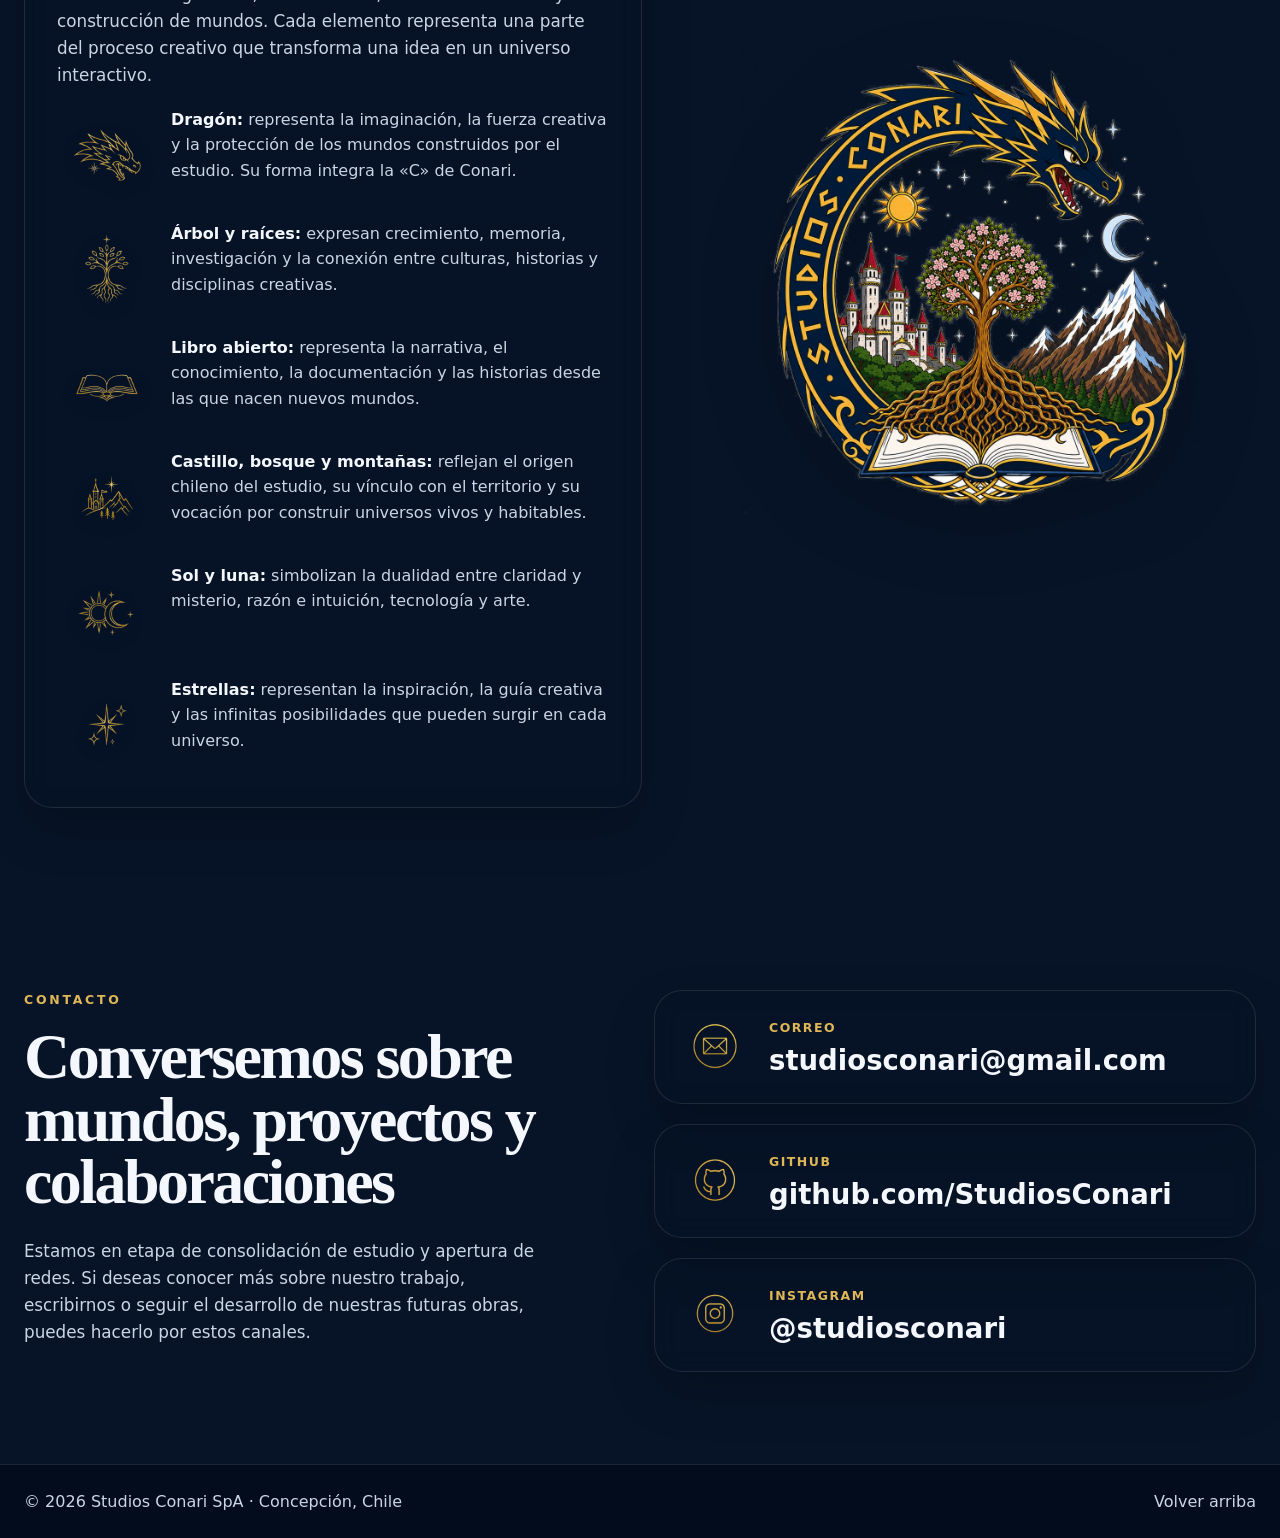
==== commit 532791a8: "Lleva la capa de movimiento al landing y reordena el hero del equipo MOVIMIENTO COMPARTIDO Los efect" ====
--- a/index.html
+++ b/index.html
@@ -1,5 +1,5 @@
 <!doctype html>
-<html lang="es" data-theme="night">
+<html lang="es" data-theme="night" class="no-js">
 <head>
   <meta charset="utf-8">
   <meta name="viewport" content="width=device-width,initial-scale=1">
@@ -46,6 +46,7 @@
        Debe ir aqui, sincrono y antes de la hoja de estilos. -->
   <script>
     (function () {
+      document.documentElement.classList.remove('no-js');
       try {
         var t = localStorage.getItem('conari-theme');
         if (t === 'day' || t === 'night') document.documentElement.dataset.theme = t;
@@ -54,9 +55,14 @@
   </script>
 
   <link rel="stylesheet" href="styles.css">
+  <link rel="stylesheet" href="motion.css">
   <script src="script.js" defer></script>
+  <script src="motion.js" defer></script>
 </head>
 <body>
+  <!-- Barra de avance de lectura -->
+  <div class="mo-progreso" aria-hidden="true"><i></i></div>
+
   <header class="site-header">
     <div class="shell nav-row">
       <a class="brand" href="#inicio" aria-label="Studios Conari, inicio">
@@ -88,12 +94,22 @@
   </header>
 
   <main>
-    <section id="inicio" class="hero section-full" aria-label="Presentación principal">
+    <section id="inicio" class="hero section-full" data-mo-hero aria-label="Presentación principal">
+      <!-- Particulas y halo de puntero, dibujados por motion.js -->
+      <canvas class="mo-particulas" aria-hidden="true"></canvas>
+      <div class="mo-halo" aria-hidden="true"></div>
+
       <div class="shell hero-content">
-        <p class="eyebrow">Estudio creativo chileno</p>
-        <h1>Donde nacen<br>mundos<br>y <span>leyendas<br>eternas.</span></h1>
-        <p class="lead">Creamos videojuegos y universos narrativos donde convergen arte, tecnología e investigación cultural.</p>
-        <div class="actions">
+        <p class="eyebrow mo-reveal">Estudio creativo chileno</p>
+        <!-- Cada linea entra desde abajo tras su propia mascara -->
+        <h1 class="mo-titulo">
+          <span class="mo-linea"><span>Donde nacen</span></span>
+          <span class="mo-linea"><span>mundos</span></span>
+          <span class="mo-linea"><span>y <span class="hero-acento">leyendas</span></span></span>
+          <span class="mo-linea"><span class="hero-acento">eternas.</span></span>
+        </h1>
+        <p class="lead mo-reveal" data-mo-delay="4">Creamos videojuegos y universos narrativos donde convergen arte, tecnología e investigación cultural.</p>
+        <div class="actions mo-reveal" data-mo-delay="5">
           <a class="btn primary" href="#estudio">Conocer el estudio →</a>
           <a class="btn ghost" href="#trayectoria">Ver trayectoria</a>
         </div>
@@ -102,11 +118,11 @@
 
     <section id="estudio" class="section-full study-section">
       <div class="shell intro-grid">
-        <div class="study-heading">
+        <div class="study-heading mo-reveal">
           <p class="eyebrow">El estudio</p>
           <h2>Una casa creativa para universos originales</h2>
         </div>
-        <article class="glass-panel prose-panel">
+        <article class="glass-panel prose-panel mo-reveal" data-mo-delay="1">
           <p><strong>Studios Conari SpA</strong> es un estudio chileno orientado a la creación de videojuegos, experiencias interactivas y propiedades intelectuales originales. Nuestra mirada combina narrativa, arte, diseño de experiencia, desarrollo técnico y documentación creativa.</p>
           <p>Entendemos cada proyecto como una construcción integral: primero se investiga, luego se define una identidad, después se prototipa y finalmente se proyecta una obra capaz de sostenerse tanto estética como técnicamente.</p>
         </article>
@@ -115,23 +131,23 @@
 
     <section id="esencia" class="section-full essence-section">
       <div class="shell">
-        <div class="section-heading centered">
+        <div class="section-heading centered mo-reveal">
           <p class="eyebrow">Nuestra esencia</p>
           <h2>Arte, relato y tecnología con una misma dirección</h2>
         </div>
 
-        <div class="essence-cards">
-          <article class="glass-panel essence-card">
+        <div class="essence-cards mo-tilt-wrap">
+          <article class="glass-panel essence-card mo-reveal mo-tilt mo-brillo">
             <div style="height: 50%; width: 50%;"><img src="assets/logo-identidad.png" alt="" width="420" height="420" loading="lazy" decoding="async"></div>
             <h3>Identidad propia</h3>
             <p>Diseñamos universos con una voz visual y narrativa definida, evitando soluciones genéricas o intercambiables.</p>
           </article>
-          <article class="glass-panel essence-card">
+          <article class="glass-panel essence-card mo-reveal mo-tilt mo-brillo">
             <div style="height: 50%; width: 50%;"><img src="assets/logo-investigacion.png" alt="" width="420" height="420" loading="lazy" decoding="async"></div>
             <h3>Investigación aplicada</h3>
             <p>Trabajamos con referencias, documentación y análisis antes de fijar decisiones de dirección de arte o diseño.</p>
           </article>
-          <article class="glass-panel essence-card">
+          <article class="glass-panel essence-card mo-reveal mo-tilt mo-brillo">
             <div style="height: 50%; width: 50%;"><img src="assets/logo-proyeccion.png" alt="" width="420" height="420" loading="lazy" decoding="async"></div>
             <h3>Proyección transmedia</h3>
             <p>Concebimos cada IP como una base viva para crecer hacia videojuegos, materiales editoriales y nuevas plataformas.</p>
@@ -142,29 +158,29 @@
 
     <section id="trayectoria" class="section-full trajectory-section">
       <div class="shell">
-        <div class="section-heading trajectory-heading">
+        <div class="section-heading trajectory-heading mo-reveal">
           <p class="eyebrow">Trayectoria del estudio</p>
           <h2>Del aprendizaje técnico a la construcción de IP propias</h2>
         </div>
 
-        <div class="glass-panel trajectory-board">
+        <div class="glass-panel trajectory-board mo-reveal" data-mo-delay="1">
           <article class="trajectory-item">
             <div class="stage">01 · Primera etapa formativa</div>
-            <img src="assets/banner-origen.png" alt="Banner de Proyecto Origen" width="1024" height="358" loading="lazy" decoding="async">
+            <span class="mo-zoom"><img src="assets/banner-origen.png" alt="Banner de Proyecto Origen" width="1024" height="358" loading="lazy" decoding="async"></span>
             <h3>Proyecto Origen</h3>
             <p>Prototipo RPG 2D top-down desarrollado en Godot Engine. Exploramos sistemas, mecánicas y el lenguaje visual.</p>
           </article>
 
           <article class="trajectory-item">
             <div class="stage">02 · Segunda etapa formativa</div>
-            <img src="assets/banner-resonancia.png" alt="Banner de Proyecto Resonancia" width="1024" height="384" loading="lazy" decoding="async">
+            <span class="mo-zoom"><img src="assets/banner-resonancia.png" alt="Banner de Proyecto Resonancia" width="1024" height="384" loading="lazy" decoding="async"></span>
             <h3>Proyecto Resonancia</h3>
             <p>Videojuego de ritmo arcade con biblioteca musical, versus y gameplay de precisión.</p>
           </article>
 
           <article class="trajectory-item">
             <div class="stage">03 · Próximo proyecto</div>
-            <img src="assets/banner-vilu.png" alt="Banner de VILU, próximo proyecto de Studios Conari" width="1024" height="358" loading="lazy" decoding="async">
+            <span class="mo-zoom"><img src="assets/banner-vilu.png" alt="Banner de VILU, próximo proyecto de Studios Conari" width="1024" height="358" loading="lazy" decoding="async"></span>
             <h3>VILU</h3>
             <p>Nuevo proyecto original en desarrollo. Una leyenda espera ser contada.</p>
           </article>
@@ -178,7 +194,7 @@
           <p class="eyebrow">La marca</p>
           <h2>Un sistema visual con significado</h2>
           <p>El emblema de Studios Conari reúne los principios que orientan al estudio: imaginación, conocimiento, identidad territorial y construcción de mundos. Cada elemento representa una parte del proceso creativo que transforma una idea en un universo interactivo.</p>
-          <ul class="brand-symbols">
+          <ul class="brand-symbols mo-cadena">
             <li>
               <span class="brand-symbol-icon" aria-hidden="true"><img src="assets/logo-dragon.png" alt="" width="300" height="300" loading="lazy" decoding="async"></span>
               <span><strong>Dragón:</strong> representa la imaginación, la fuerza creativa y la protección de los mundos construidos por el estudio. Su forma integra la «C» de Conari.</span>
@@ -206,7 +222,7 @@
           </ul>
         </article>
 
-        <figure class="emblem-wrap">
+        <figure class="emblem-wrap mo-reveal mo-flota">
           <img src="assets/emblem-dragon.png" alt="Emblema de Studios Conari con dragón, árbol, castillo, montañas, sol y luna" width="1100" height="1100" loading="lazy" decoding="async">
         </figure>
       </div>
@@ -214,14 +230,14 @@
 
     <section id="contacto" class="section-full contact-section">
       <div class="shell contact-grid">
-        <div class="contact-copy">
+        <div class="contact-copy mo-reveal">
           <p class="eyebrow">Contacto</p>
           <h2>Conversemos sobre mundos, proyectos y colaboraciones</h2>
           <p>Estamos en etapa de consolidación de estudio y apertura de redes. Si deseas conocer más sobre nuestro trabajo, escribirnos o seguir el desarrollo de nuestras futuras obras, puedes hacerlo por estos canales.</p>
         </div>
 
-        <div class="contact-list">
-          <a class="glass-panel contact-card contact-card--icon" href="mailto:studiosconari@gmail.com">
+        <div class="contact-list mo-tilt-wrap">
+          <a class="glass-panel contact-card contact-card--icon mo-reveal mo-tilt mo-brillo" href="mailto:studiosconari@gmail.com">
             <span class="contact-icon" aria-hidden="true">
               <img src="assets/logo-correo.png" alt="" width="192" height="192" loading="lazy" decoding="async">
             </span>
@@ -231,7 +247,7 @@
             </span>
           </a>
 
-          <a class="glass-panel contact-card contact-card--icon" href="https://github.com/StudiosConari" target="_blank" rel="noreferrer noopener">
+          <a class="glass-panel contact-card contact-card--icon mo-reveal mo-tilt mo-brillo" href="https://github.com/StudiosConari" target="_blank" rel="noreferrer noopener">
             <span class="contact-icon" aria-hidden="true">
               <img src="assets/logo-github.png" alt="" width="192" height="192" loading="lazy" decoding="async">
             </span>
@@ -241,7 +257,7 @@
             </span>
           </a>
 
-          <a class="glass-panel contact-card contact-card--icon" href="https://www.instagram.com/studiosconari/" target="_blank" rel="noreferrer noopener">
+          <a class="glass-panel contact-card contact-card--icon mo-reveal mo-tilt mo-brillo" href="https://www.instagram.com/studiosconari/" target="_blank" rel="noreferrer noopener">
             <span class="contact-icon" aria-hidden="true">
               <img src="assets/logo-instagram.png" alt="" width="192" height="192" loading="lazy" decoding="async">
             </span>
--- a/styles.css
+++ b/styles.css
@@ -149,7 +149,11 @@
   line-height:.92;
   letter-spacing:-.05em;
 }
-.hero h1 span{color:var(--gold)}
+/* El titulo va envuelto en spans de .mo-linea para la animacion, asi que el
+   dorado se marca con su propia clase y no con el selector de span. */
+.hero h1 .hero-acento{color:var(--gold)}
+/* El canvas de particulas y el halo van detras del contenido del hero */
+.hero .shell{position:relative;z-index:1}
 .lead{
   max-width:760px;
   margin:24px 0 0;
@@ -244,11 +248,18 @@
   letter-spacing:.11em;
   font-size:.73rem;
 }
+/* Cada banner conserva su proporcion natural. Antes se forzaba 2048/768 con
+   object-fit:cover, que solo calzaba con Resonancia: a Origen y a VILU, que
+   son mas panoramicos, les recortaba los lados y con ellos el titulo. */
+.trajectory-item .mo-zoom{
+  display:block;
+  width:100%;
+  border:1px solid var(--line-strong);
+}
 .trajectory-item img{
   width:100%;
-  aspect-ratio:2048/768;
-  object-fit:cover;
-  border:1px solid var(--line-strong);
+  height:auto;
+  display:block;
 }
 .trajectory-item h3{margin:10px 0 6px;font-size:2rem;line-height:1}
 .trajectory-item p{margin:0;color:var(--muted);font-size:1rem;line-height:1.5;max-width:34ch}
--- a/motion.css
+++ b/motion.css
@@ -0,0 +1,166 @@
+/* ===========================================================================
+   Studios Conari - Capa de movimiento compartida
+   La usan el landing (index.html, 404.html) y la pagina de equipo.
+   Todo lo de aqui va con prefijo mo- (motion) y es generico: se aplica
+   poniendo clases en el HTML, sin saber de que pagina se trata.
+
+   Depende de los tokens de color de styles.css (--gold, --line, --muted).
+   =========================================================================== */
+
+/* --- Revelado al entrar en pantalla --------------------------------------
+   Estado inicial de cualquier elemento que entra con el scroll. motion.js le
+   agrega .is-in cuando cruza el viewport. */
+/* Usa la propiedad translate y no transform: asi un mismo elemento puede
+   llevar .mo-reveal y .mo-tilt a la vez sin que una pise a la otra. */
+.mo-reveal{
+  opacity:0;
+  translate:0 28px;
+  transition:opacity .7s cubic-bezier(.22,.61,.36,1),
+             translate .7s cubic-bezier(.22,.61,.36,1);
+  will-change:opacity,translate;
+}
+.mo-reveal.is-in{opacity:1;translate:0 0}
+.mo-reveal[data-mo-delay="1"]{transition-delay:.09s}
+.mo-reveal[data-mo-delay="2"]{transition-delay:.18s}
+.mo-reveal[data-mo-delay="3"]{transition-delay:.27s}
+.mo-reveal[data-mo-delay="4"]{transition-delay:.36s}
+.mo-reveal[data-mo-delay="5"]{transition-delay:.45s}
+.mo-reveal[data-mo-delay="6"]{transition-delay:.54s}
+
+/* Sin JavaScript nada puede quedar invisible */
+.no-js .mo-reveal{opacity:1;transform:none}
+
+/* --- Barra de avance de lectura ------------------------------------------ */
+.mo-progreso{
+  position:fixed;
+  inset:0 0 auto;
+  height:3px;
+  z-index:60;
+  background:transparent;
+  pointer-events:none;
+}
+.mo-progreso i{
+  display:block;
+  height:100%;
+  width:0;
+  background:linear-gradient(90deg,rgba(224,183,86,.35),var(--gold));
+  box-shadow:0 0 14px rgba(224,183,86,.55);
+}
+
+/* --- Titulo que entra linea por linea ------------------------------------
+   Cada linea va envuelta en .mo-linea, que recorta, y un span interior que
+   sube desde abajo. El contenedor recibe .is-in para dispararlo. */
+.mo-linea{display:block;overflow:hidden;padding-bottom:.06em}
+.mo-linea > span{
+  display:block;
+  transform:translate3d(0,110%,0);
+  transition:transform 1s cubic-bezier(.16,.84,.34,1);
+}
+.is-in > .mo-linea > span,
+.is-in .mo-titulo .mo-linea > span{transform:none}
+.mo-linea:nth-child(2) > span{transition-delay:.10s}
+.mo-linea:nth-child(3) > span{transition-delay:.20s}
+.mo-linea:nth-child(4) > span{transition-delay:.30s}
+.no-js .mo-linea > span{transform:none}
+
+/* --- Particulas y halo ---------------------------------------------------
+   El canvas lo dibuja motion.js. El halo sigue al puntero: motion.js escribe
+   --mx y --my sobre el contenedor marcado con data-mo-hero. */
+.mo-particulas{
+  position:absolute;
+  inset:0;
+  z-index:0;
+  width:100%;
+  height:100%;
+  pointer-events:none;
+  opacity:.75;
+}
+.mo-halo{
+  position:absolute;
+  inset:0;
+  z-index:0;
+  pointer-events:none;
+  opacity:0;
+  transition:opacity .6s ease;
+  background:radial-gradient(260px circle at var(--mx,50%) var(--my,50%),
+             rgba(224,183,86,.14) 0%, transparent 70%);
+}
+[data-mo-hero]:hover .mo-halo{opacity:1}
+
+/* --- Marco con zoom al pasar el cursor -----------------------------------
+   La imagen se ve entera en reposo: cualquier escalado permanente le
+   recortaria los bordes, y los banners llevan su titulo impreso. */
+.mo-zoom{display:block;overflow:hidden}
+.mo-zoom img{display:block;width:100%;height:auto;transition:transform .7s cubic-bezier(.22,.61,.36,1)}
+.mo-zoom:hover img{transform:scale(1.05)}
+/* --- Inclinacion segun el puntero ----------------------------------------
+   motion.js escribe --mo-rx y --mo-ry en los elementos con .mo-tilt. */
+.mo-tilt{
+  transform:perspective(1100px)
+            rotateX(var(--mo-rx,0deg))
+            rotateY(var(--mo-ry,0deg))
+            translateY(var(--mo-ty,0));
+  transition:transform .5s cubic-bezier(.22,.61,.36,1);
+}
+/* Mientras el puntero esta encima la inclinacion lo sigue sin retardo */
+.mo-tilt.is-tilting{transition:none}
+.mo-tilt-wrap{perspective:1100px}
+
+/* --- Barrido de luz al pasar el cursor ----------------------------------- */
+.mo-brillo{position:relative;overflow:hidden}
+.mo-brillo::after{
+  content:"";
+  position:absolute;
+  inset:0;
+  pointer-events:none;
+  background:linear-gradient(115deg,transparent 32%,rgba(224,183,86,.15) 50%,transparent 68%);
+  transform:translateX(-120%);
+  transition:transform .9s cubic-bezier(.22,.61,.36,1);
+}
+.mo-brillo:hover::after{transform:translateX(120%)}
+
+/* --- Flotacion lenta -----------------------------------------------------
+   Para grupos: cada hijo entra desfasado y la fila no queda quieta. */
+.mo-flota.is-in{animation:mo-flotar 7s ease-in-out infinite}
+.mo-flota.is-in:nth-child(2){animation-delay:-1.75s}
+.mo-flota.is-in:nth-child(3){animation-delay:-3.5s}
+.mo-flota.is-in:nth-child(4){animation-delay:-5.25s}
+.mo-flota:hover{animation-play-state:paused}
+@keyframes mo-flotar{0%,100%{transform:translateY(0)}50%{transform:translateY(-7px)}}
+
+/* --- Aparicion en cadena -------------------------------------------------
+   Se pone en el contenedor; sus hijos directos entran uno tras otro. */
+.mo-cadena.is-in > *{animation:mo-pop .55s cubic-bezier(.34,1.3,.64,1) both}
+.mo-cadena.is-in > *:nth-child(1){animation-delay:.04s}
+.mo-cadena.is-in > *:nth-child(2){animation-delay:.12s}
+.mo-cadena.is-in > *:nth-child(3){animation-delay:.20s}
+.mo-cadena.is-in > *:nth-child(4){animation-delay:.28s}
+.mo-cadena.is-in > *:nth-child(5){animation-delay:.36s}
+.mo-cadena.is-in > *:nth-child(6){animation-delay:.44s}
+.mo-cadena.is-in > *:nth-child(7){animation-delay:.52s}
+.mo-cadena.is-in > *:nth-child(8){animation-delay:.60s}
+@keyframes mo-pop{from{opacity:0;transform:translate3d(-10px,0,0)}to{opacity:1;transform:none}}
+
+/* --- Trazado de SVG ------------------------------------------------------ */
+@keyframes mo-draw{to{stroke-dashoffset:0}}
+
+/* --- Respeto por quien pide menos movimiento ------------------------------ */
+@media (prefers-reduced-motion:reduce){
+  .mo-reveal{opacity:1;transform:none;transition:none}
+  .mo-linea > span{transform:none;transition:none}
+  .mo-particulas,.mo-halo,.mo-progreso{display:none}
+  .mo-zoom img{transition:none}
+  .mo-zoom:hover img{transform:none}
+  .mo-tilt{transform:none;transition:none}
+  .mo-brillo::after{display:none}
+  .mo-flota.is-in{animation:none}
+  .mo-cadena.is-in > *{animation:none}
+}
+
+/* --- Capa con parallax vertical ------------------------------------------
+   Se aplica a cualquier elemento con data-mo-speed; su posicionamiento lo
+   define la pagina. motion.js escribe --mo-shift. */
+[data-mo-speed]{transform:translate3d(0,calc(var(--mo-shift,0) * 1px),0)}
+@media (prefers-reduced-motion:reduce){
+  [data-mo-speed]{transform:none !important}
+}
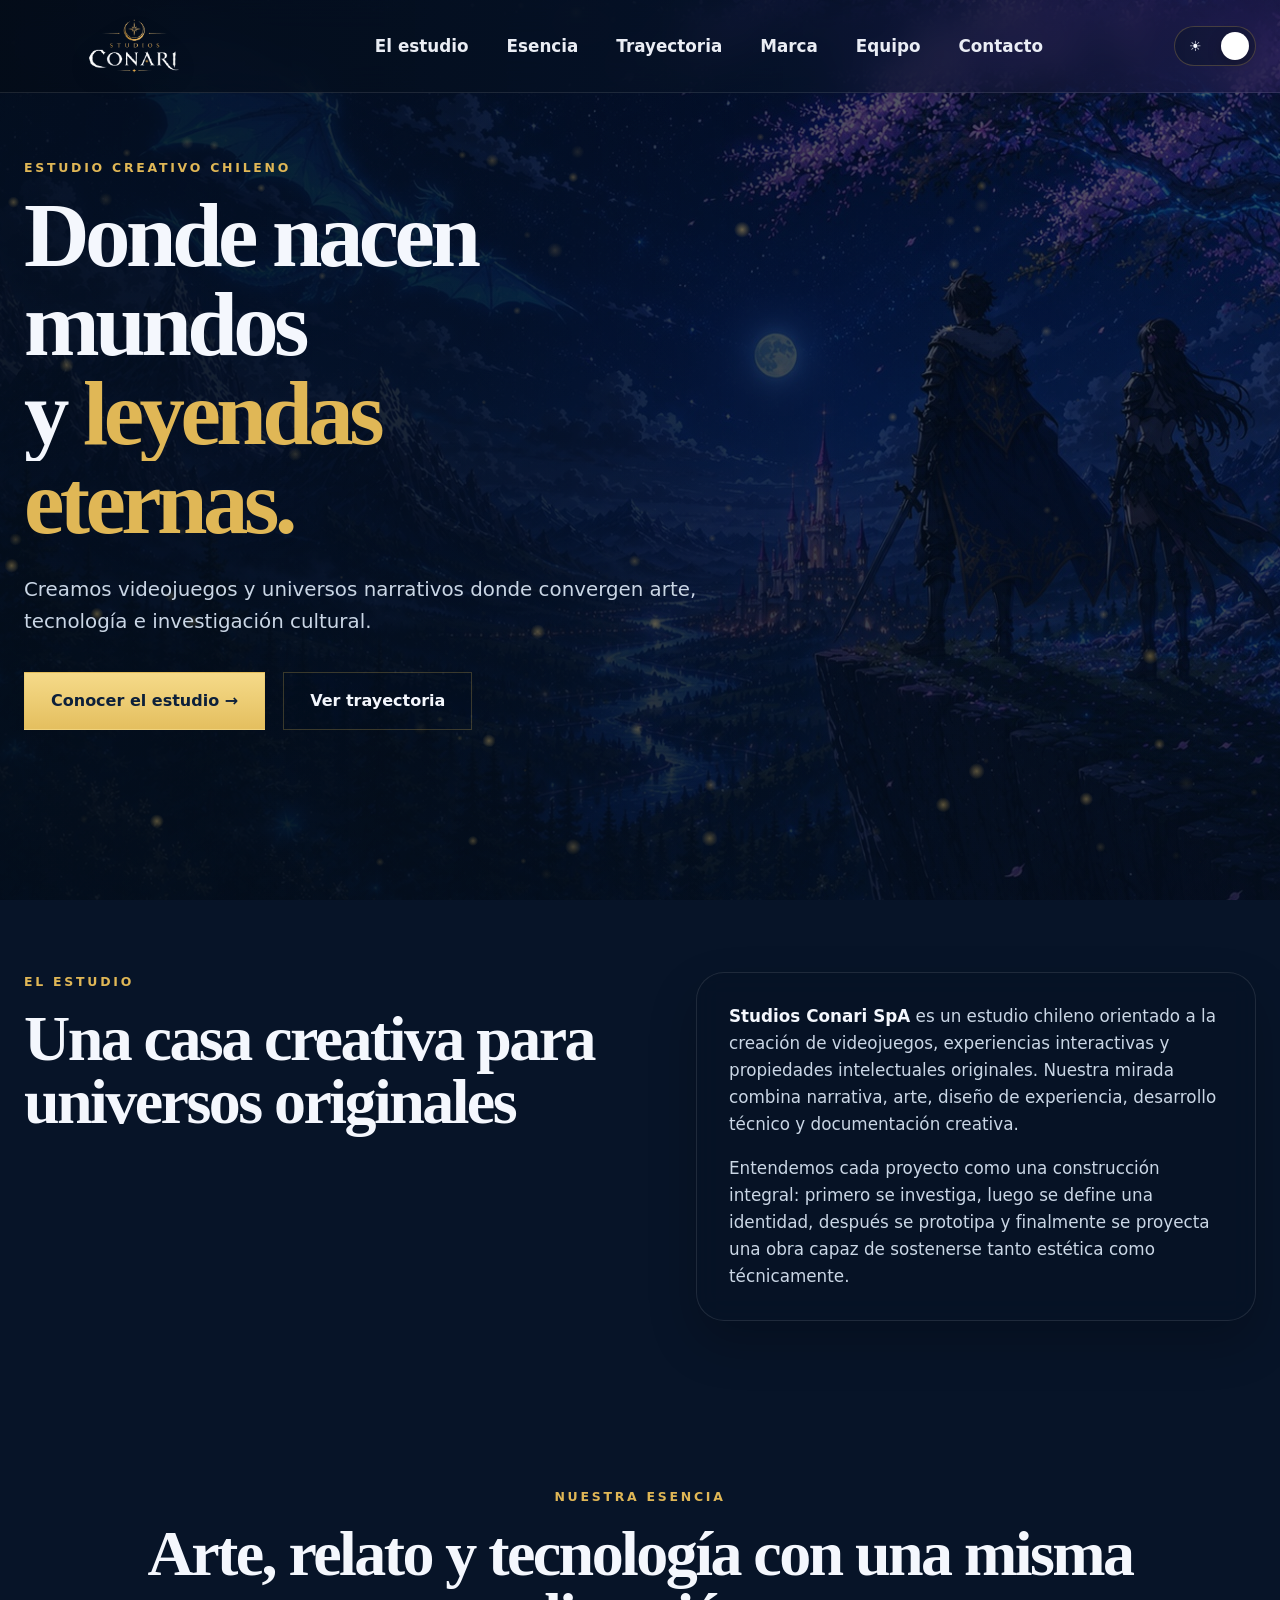
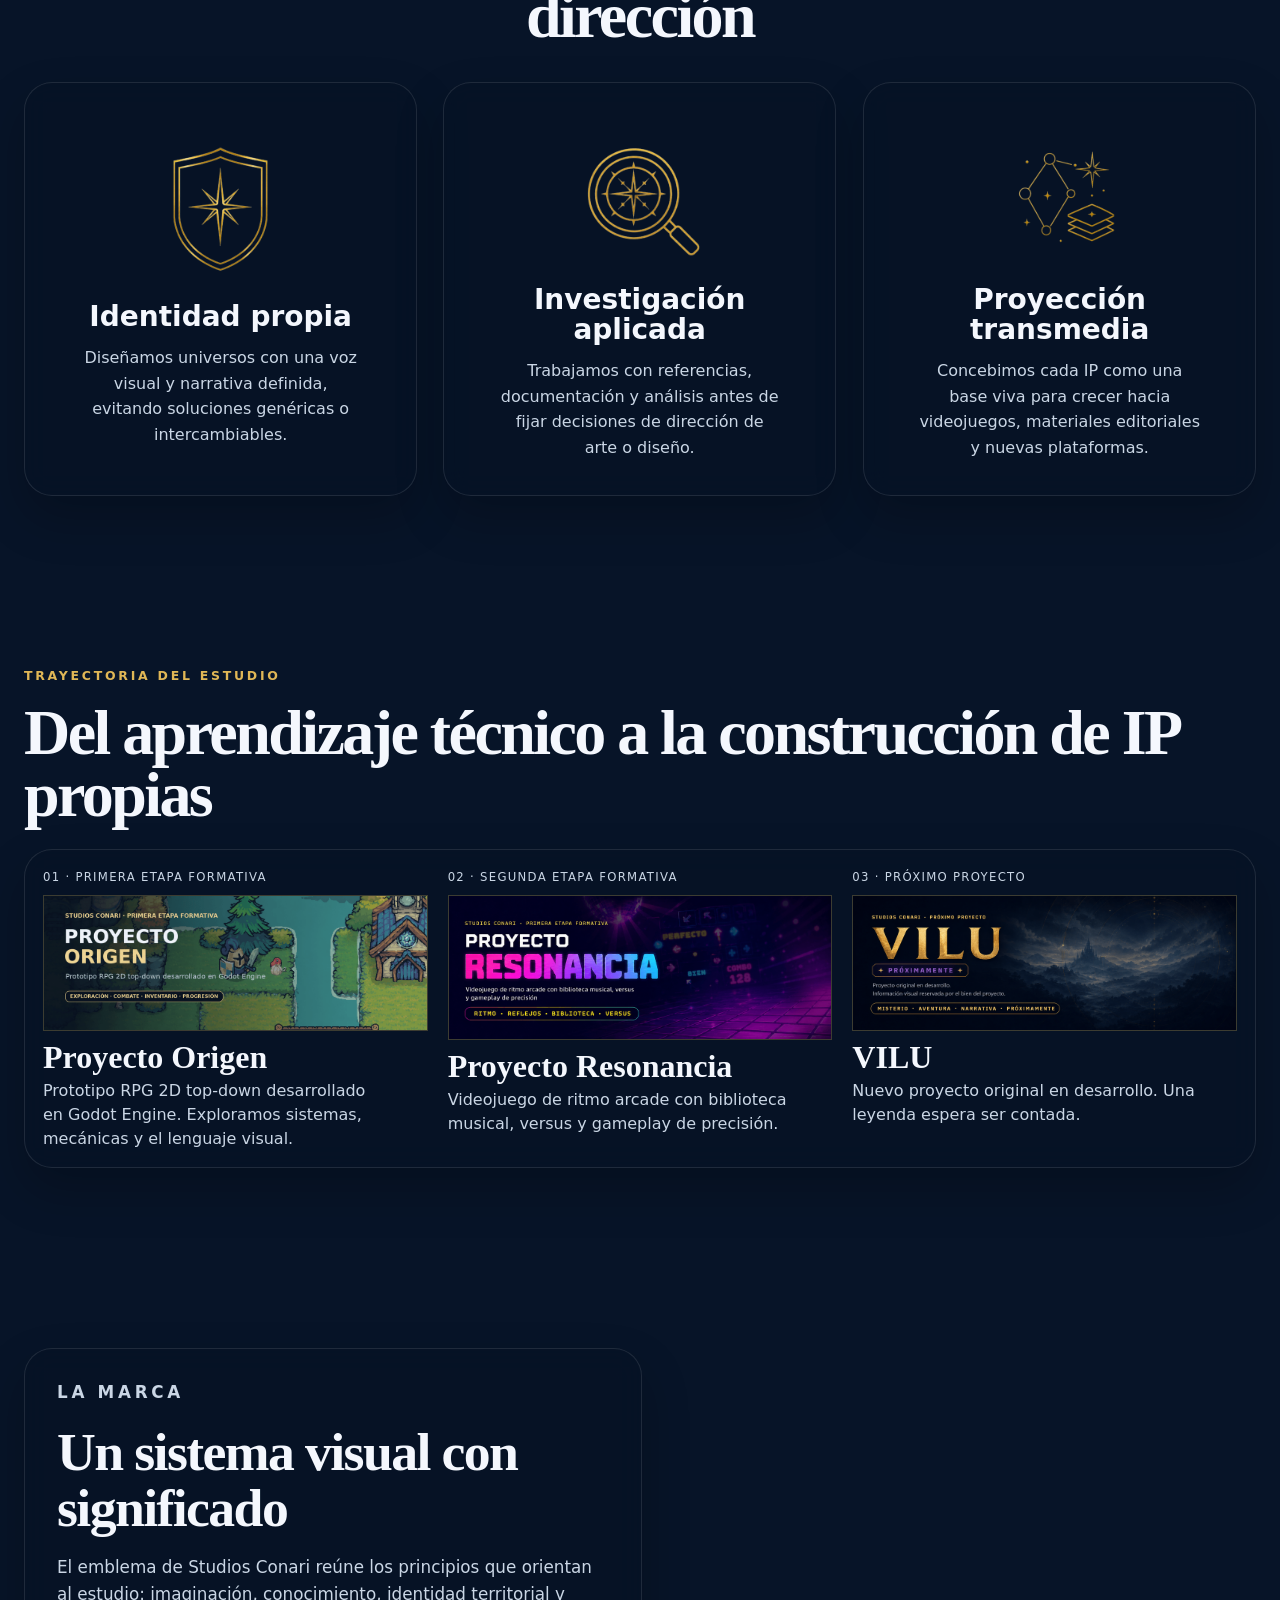
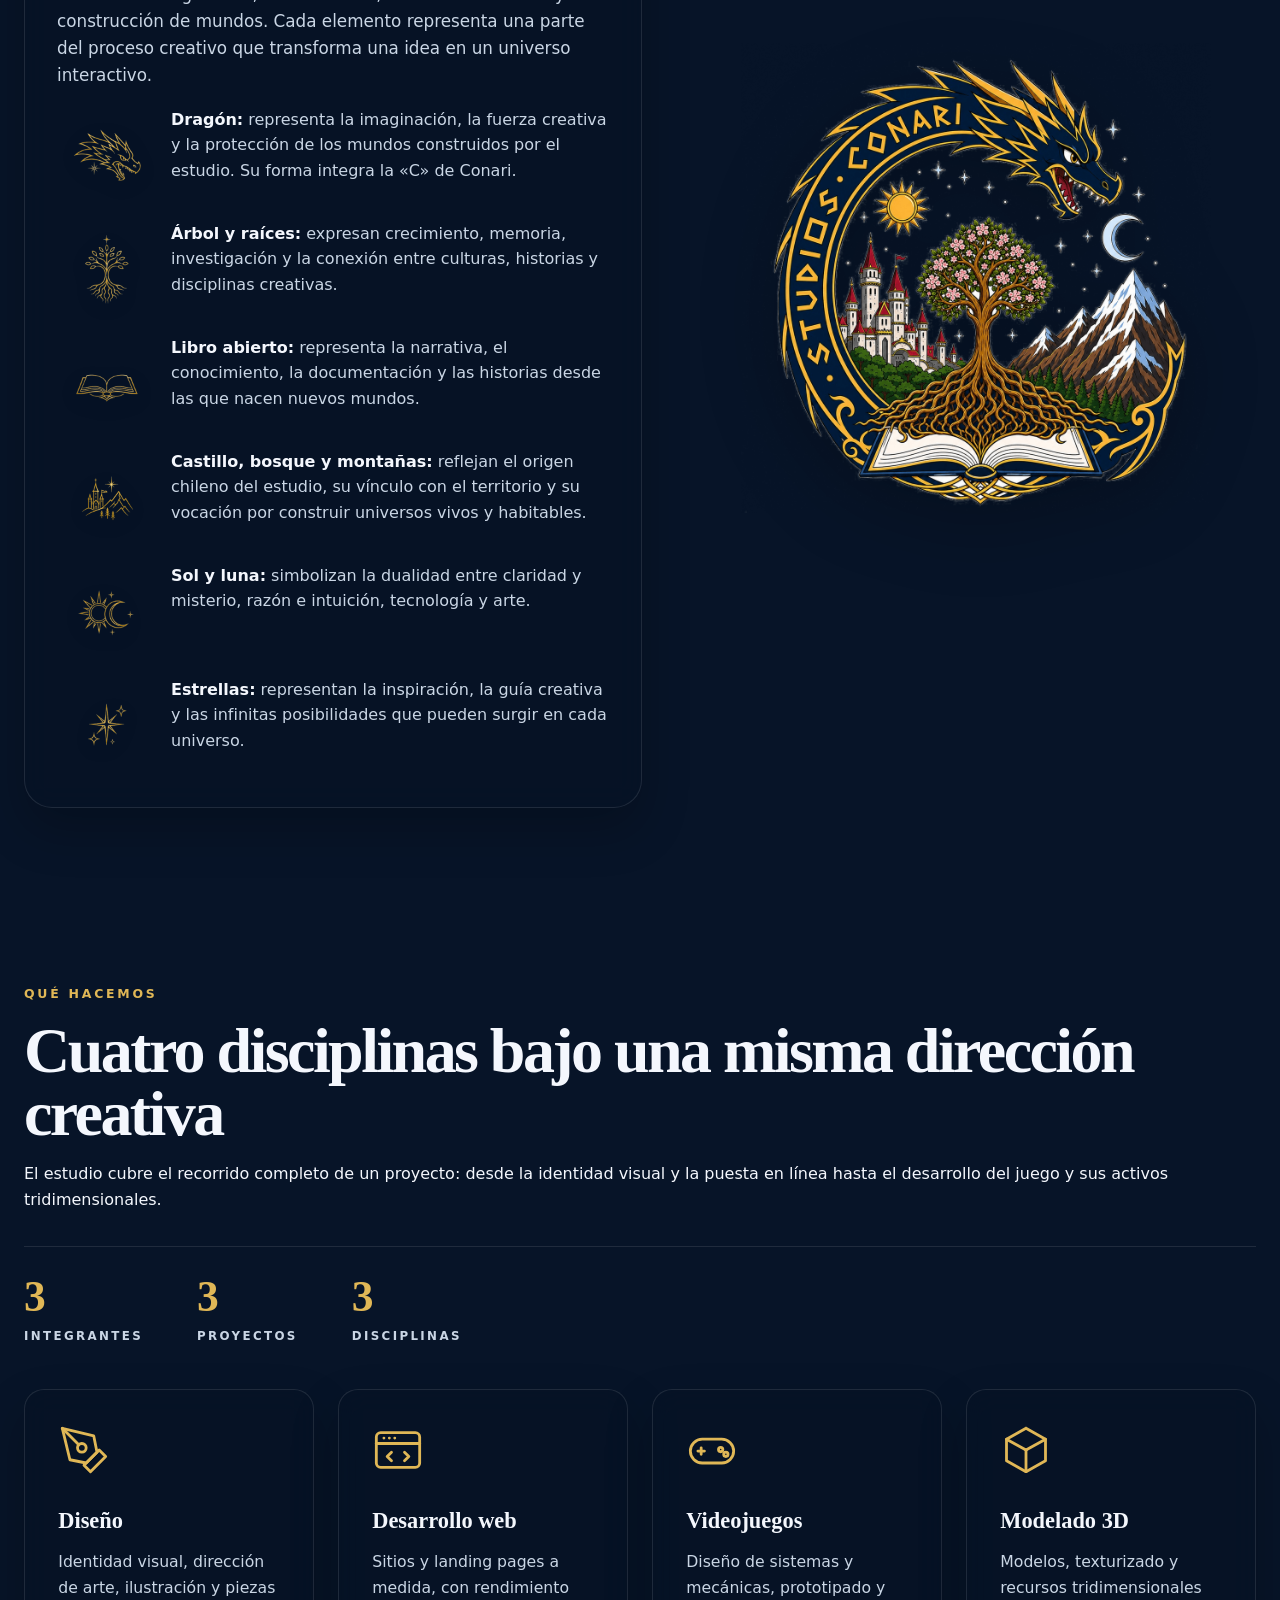
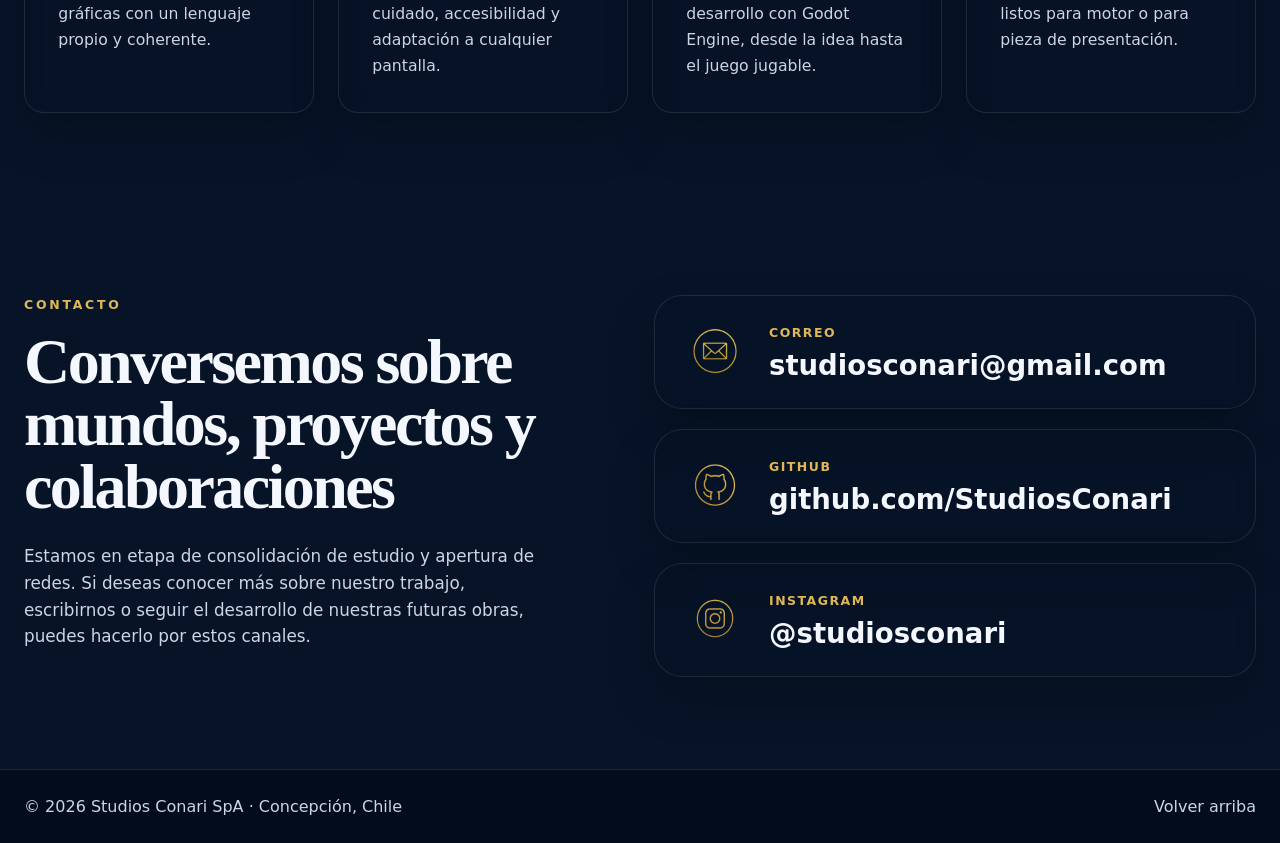
==== commit 83ba37ec: "Perfil de Elias Medel y capacidades al landing PERFIL DE ELIAS Construido a partir de su GitHub, que" ====
--- a/index.html
+++ b/index.html
@@ -228,6 +228,82 @@
       </div>
     </section>
 
+    <!-- ================= CAPACIDADES ================= -->
+    <section id="capacidades" class="section-full caps-section" aria-labelledby="titulo-capacidades">
+      <div class="shell">
+        <div class="section-heading mo-reveal">
+          <p class="eyebrow">Qué hacemos</p>
+          <h2 id="titulo-capacidades">Cuatro disciplinas bajo una misma dirección creativa</h2>
+          <p>El estudio cubre el recorrido completo de un proyecto: desde la identidad visual
+             y la puesta en línea hasta el desarrollo del juego y sus activos tridimensionales.</p>
+        </div>
+        <div class="caps-cifras mo-reveal" data-mo-delay="1">
+          <div class="caps-cifra">
+            <b data-mo-count="3">3</b>
+            <span>Integrantes</span>
+          </div>
+          <div class="caps-cifra">
+            <b data-mo-count="3">3</b>
+            <span>Proyectos</span>
+          </div>
+          <div class="caps-cifra">
+            <b data-mo-count="4">4</b>
+            <span>Disciplinas</span>
+          </div>
+        </div>
+
+        <div class="caps-grid">
+          <article class="glass-panel cap mo-reveal mo-flota mo-brillo">
+            <svg class="cap-icon" viewBox="0 0 24 24" aria-hidden="true">
+              <path d="M12 19l7-7 3 3-7 7-3-3z"/>
+              <path d="M18 13l-1.5-7.5L2 2l3.5 14.5L13 18l5-5z"/>
+              <path d="M2 2l7.586 7.586"/>
+              <circle cx="11" cy="11" r="2"/>
+            </svg>
+            <h3>Diseño</h3>
+            <p>Identidad visual, dirección de arte, ilustración y piezas gráficas
+               con un lenguaje propio y coherente.</p>
+          </article>
+
+          <article class="glass-panel cap mo-reveal mo-flota mo-brillo">
+            <svg class="cap-icon" viewBox="0 0 24 24" aria-hidden="true">
+              <rect x="2" y="4" width="20" height="16" rx="2"/>
+              <path d="M2 9h20"/>
+              <path d="M5.5 6.5h.01M8 6.5h.01M10.5 6.5h.01"/>
+              <path d="M9 13l-2 2 2 2M15 13l2 2-2 2"/>
+            </svg>
+            <h3>Desarrollo web</h3>
+            <p>Sitios y landing pages a medida, con rendimiento cuidado,
+               accesibilidad y adaptación a cualquier pantalla.</p>
+          </article>
+
+          <article class="glass-panel cap mo-reveal mo-flota mo-brillo">
+            <svg class="cap-icon" viewBox="0 0 24 24" aria-hidden="true">
+              <rect x="2" y="7" width="20" height="11" rx="5.5"/>
+              <path d="M7 11v3M5.5 12.5h3"/>
+              <circle cx="16" cy="11.8" r="1"/>
+              <circle cx="18.4" cy="14" r="1"/>
+            </svg>
+            <h3>Videojuegos</h3>
+            <p>Diseño de sistemas y mecánicas, prototipado y desarrollo
+               con Godot Engine, desde la idea hasta el juego jugable.</p>
+          </article>
+
+          <article class="glass-panel cap mo-reveal mo-flota mo-brillo">
+            <svg class="cap-icon" viewBox="0 0 24 24" aria-hidden="true">
+              <path d="M12 2l9 5v10l-9 5-9-5V7z"/>
+              <path d="M12 12l9-5"/>
+              <path d="M12 12v10"/>
+              <path d="M12 12L3 7"/>
+            </svg>
+            <h3>Modelado 3D</h3>
+            <p>Modelos, texturizado y recursos tridimensionales listos
+               para motor o para pieza de presentación.</p>
+          </article>
+        </div>
+      </div>
+    </section>
+
     <section id="contacto" class="section-full contact-section">
       <div class="shell contact-grid">
         <div class="contact-copy mo-reveal">
--- a/styles.css
+++ b/styles.css
@@ -92,32 +92,55 @@
 .nav a{opacity:.96}
 .nav a:hover{color:var(--gold)}
 
+/* Interruptor de tema. El deslizante y los iconos se colocan por coordenada y
+   no con reparto flexible: antes sus posiciones dependian del espacio sobrante
+   y no coincidian, de modo que el sol asomaba por el borde del deslizante.
+   Caja de 82x40 con borde de 1px, asi que el area util mide 80x38.
+   El deslizante mide 28 y se separa 6 de cada extremo: sus centros caen
+   exactamente en 20 y en 60, que es donde van los dos iconos. */
 .theme-toggle{
+  position:relative;
   flex:0 0 auto;
   width:82px;
   height:40px;
-  padding:0 8px;
+  padding:0;
   border:1px solid var(--line-strong);
   border-radius:999px;
   background:rgba(10,20,40,.42);
   color:var(--text);
-  display:flex;
-  align-items:center;
-  justify-content:space-between;
   cursor:pointer;
 }
 html[data-theme="day"] .theme-toggle{background:rgba(255,255,255,.48)}
-.theme-toggle span{font-size:14px;line-height:1}
+
+.theme-toggle span{
+  position:absolute;
+  top:50%;
+  transform:translate(-50%,-50%);
+  font-size:14px;
+  line-height:1;
+  transition:opacity .25s ease;
+}
+.theme-toggle span:first-of-type{left:20px}   /* sol */
+.theme-toggle span:last-of-type{left:60px}    /* luna */
+
 .theme-toggle i{
+  position:absolute;
+  top:50%;
+  left:46px;                                   /* modo nocturno: a la derecha */
   width:28px;
   height:28px;
+  margin-top:-14px;
   border-radius:50%;
   background:#fff;
   box-shadow:0 4px 14px rgba(0,0,0,.25);
-  transform:translateX(18px);
-  transition:transform .25s ease;
-}
-html[data-theme="day"] .theme-toggle i{transform:translateX(-18px)}
+  transition:left .25s ease;
+}
+html[data-theme="day"] .theme-toggle i{left:6px}
+
+/* Se apaga el icono que queda bajo el deslizante: asi queda visible solo el
+   del modo al que se cambia, y ninguno puede asomar por el borde. */
+html[data-theme="night"] .theme-toggle span:last-of-type{opacity:0}
+html[data-theme="day"] .theme-toggle span:first-of-type{opacity:0}
 
 .section-full{position:relative;padding:96px 0}
 .hero{
@@ -415,3 +438,77 @@
 
 #inicio{scroll-margin-top:92px}
 .footer-row a{position:relative;z-index:2;cursor:pointer}
+
+/* ===========================================================================
+   Capacidades del estudio
+   Seccion movida desde la pagina de equipo: describe al estudio, no a una
+   persona, asi que su lugar es el landing, entre Marca y Contacto.
+   =========================================================================== */
+.caps-section{padding-top:80px}
+
+/* Cifras del estudio */
+.caps-cifras{
+  display:flex;
+  flex-wrap:wrap;
+  gap:14px 54px;
+  margin:0 0 clamp(30px,3.4vw,46px);
+  padding-top:28px;
+  border-top:1px solid var(--line);
+}
+.caps-cifra b{
+  display:block;
+  font-family:Georgia,"Times New Roman",serif;
+  font-size:clamp(2.1rem,3.4vw,3rem);
+  line-height:1;
+  color:var(--gold);
+  font-variant-numeric:tabular-nums;
+}
+.caps-cifra span{
+  display:block;
+  margin-top:8px;
+  font-size:.74rem;
+  font-weight:800;
+  letter-spacing:.2em;
+  text-transform:uppercase;
+  color:var(--muted);
+}
+
+.caps-grid{
+  display:grid;
+  grid-template-columns:repeat(auto-fit,minmax(248px,1fr));
+  gap:clamp(16px,2vw,24px);
+}
+.cap{
+  padding:clamp(26px,2.6vw,36px);
+  border-radius:20px;
+  transition:border-color .4s ease;
+}
+.cap:hover{border-color:var(--line-strong)}
+.cap h3{
+  margin:20px 0 10px;
+  font-family:Georgia,"Times New Roman",serif;
+  font-size:1.4rem;
+}
+.cap p{margin:0;color:var(--muted);line-height:1.65;font-size:.98rem}
+
+/* El icono se dibuja al entrar la tarjeta en pantalla, y otra vez al pasar
+   el cursor. El trazo arranca oculto con stroke-dashoffset. */
+.cap-icon{
+  width:52px;
+  height:52px;
+  stroke:var(--gold);
+  fill:none;
+  stroke-width:1.3;
+  stroke-linecap:round;
+  stroke-linejoin:round;
+}
+.cap-icon > *{stroke-dasharray:200;stroke-dashoffset:200}
+.cap.is-in .cap-icon > *{animation:mo-draw 1.4s cubic-bezier(.22,.61,.36,1) forwards}
+.cap:hover .cap-icon > *{animation:mo-draw 1.1s cubic-bezier(.22,.61,.36,1) forwards}
+
+@media (prefers-reduced-motion:reduce){
+  .cap-icon > *{stroke-dashoffset:0}
+  .cap.is-in .cap-icon > *,
+  .cap:hover .cap-icon > *{animation:none}
+  .cap{transition:none}
+}
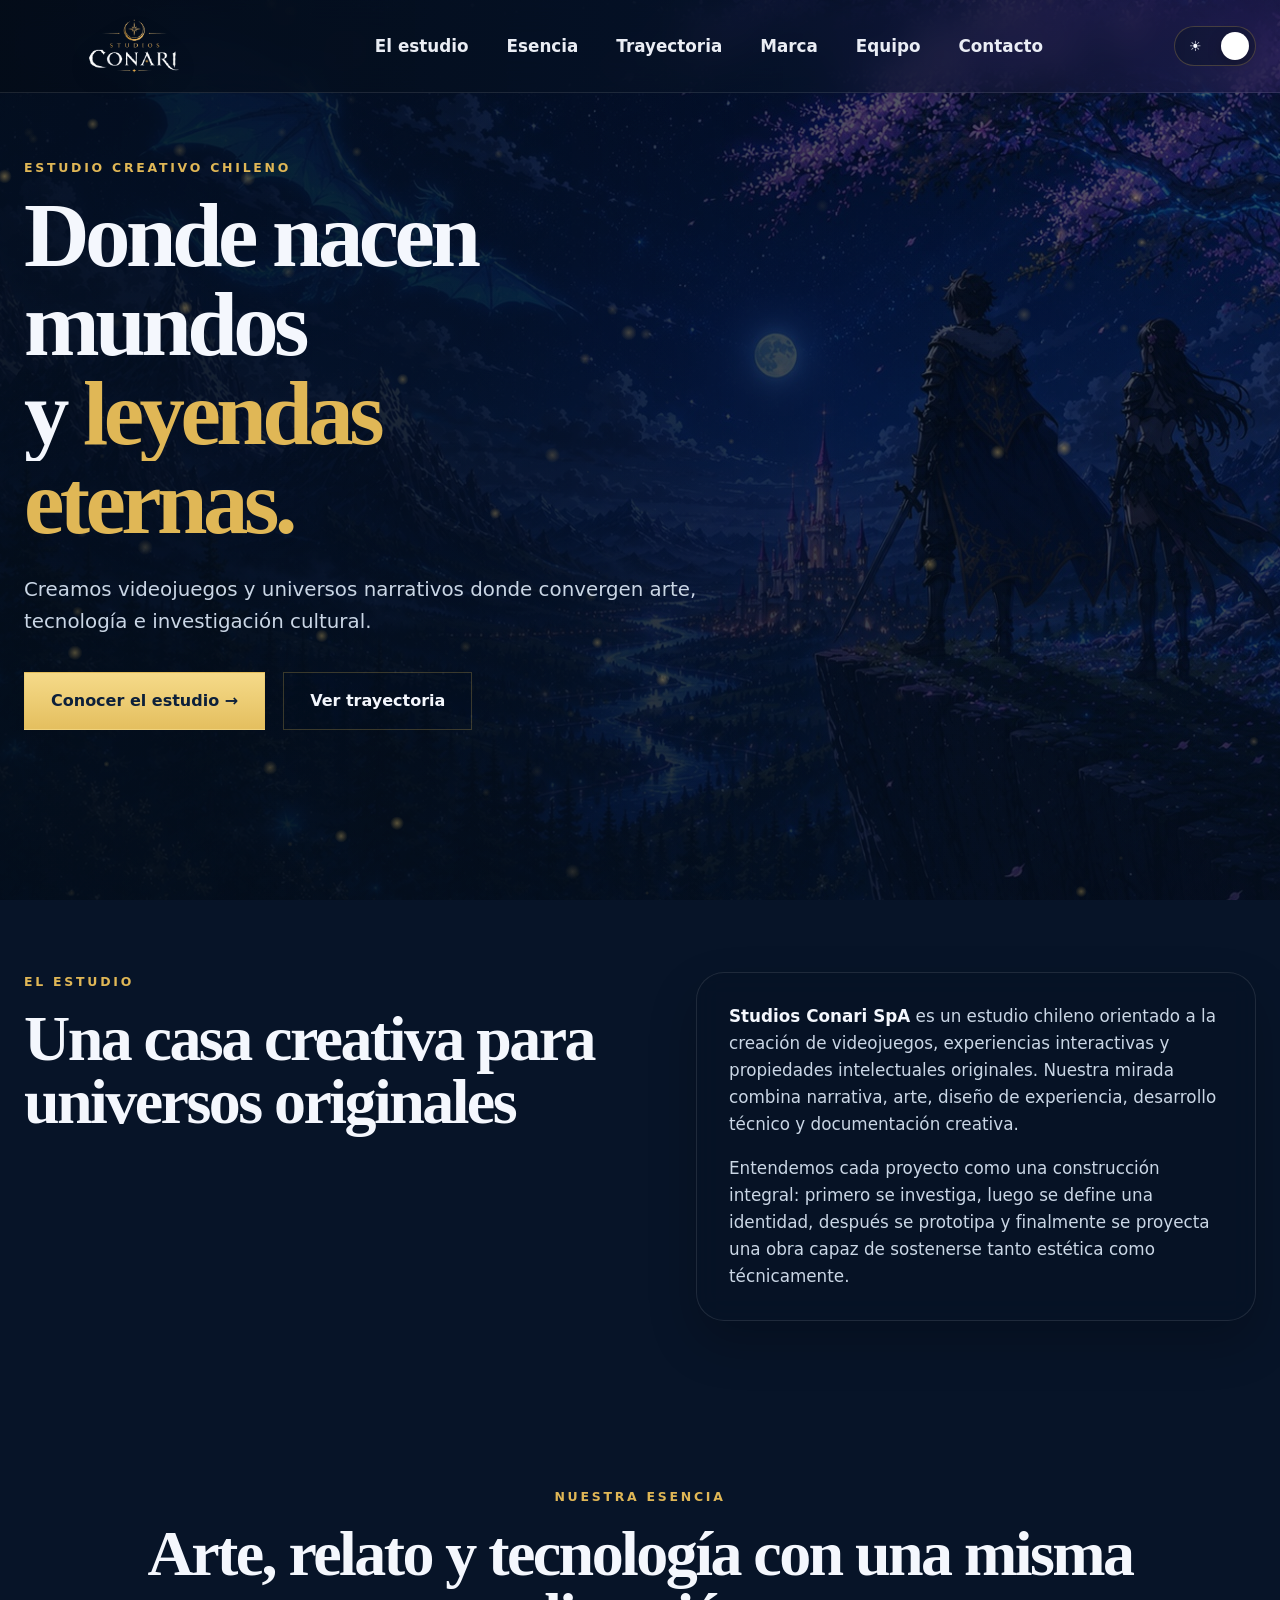
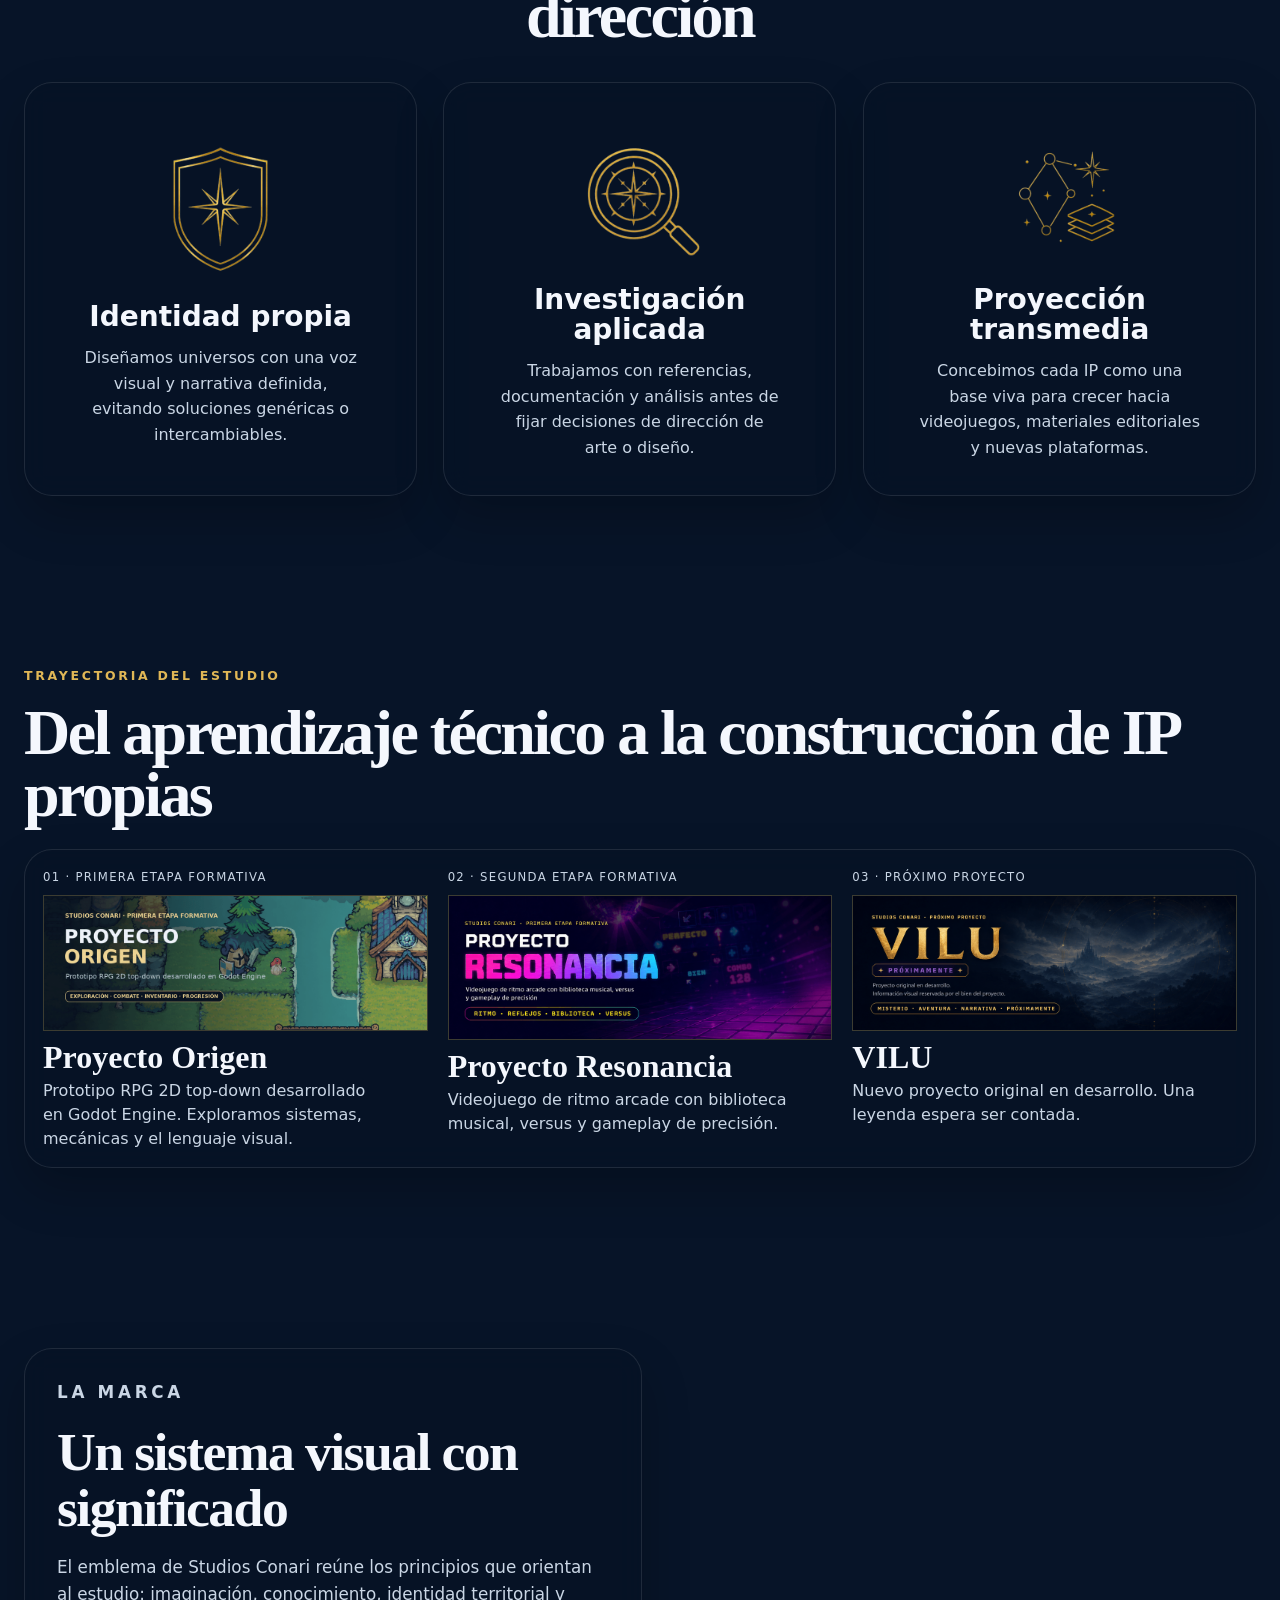
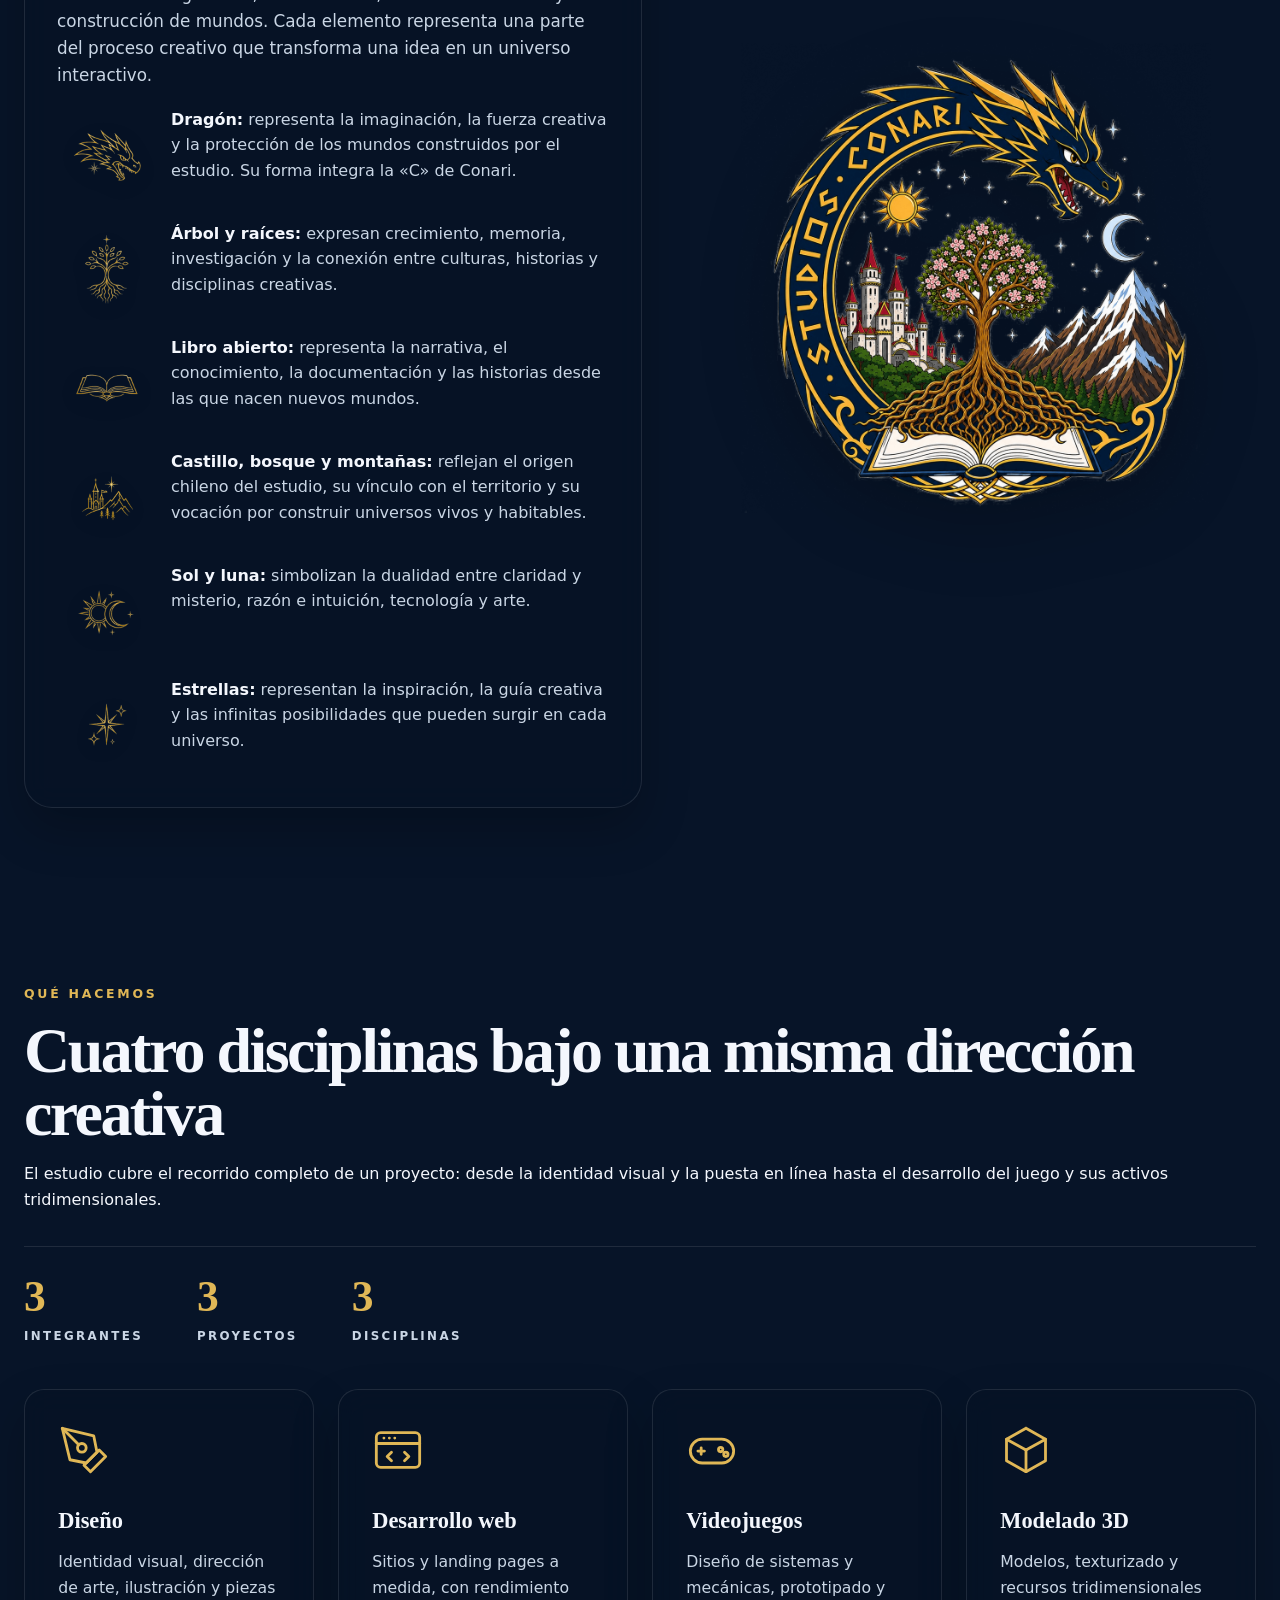
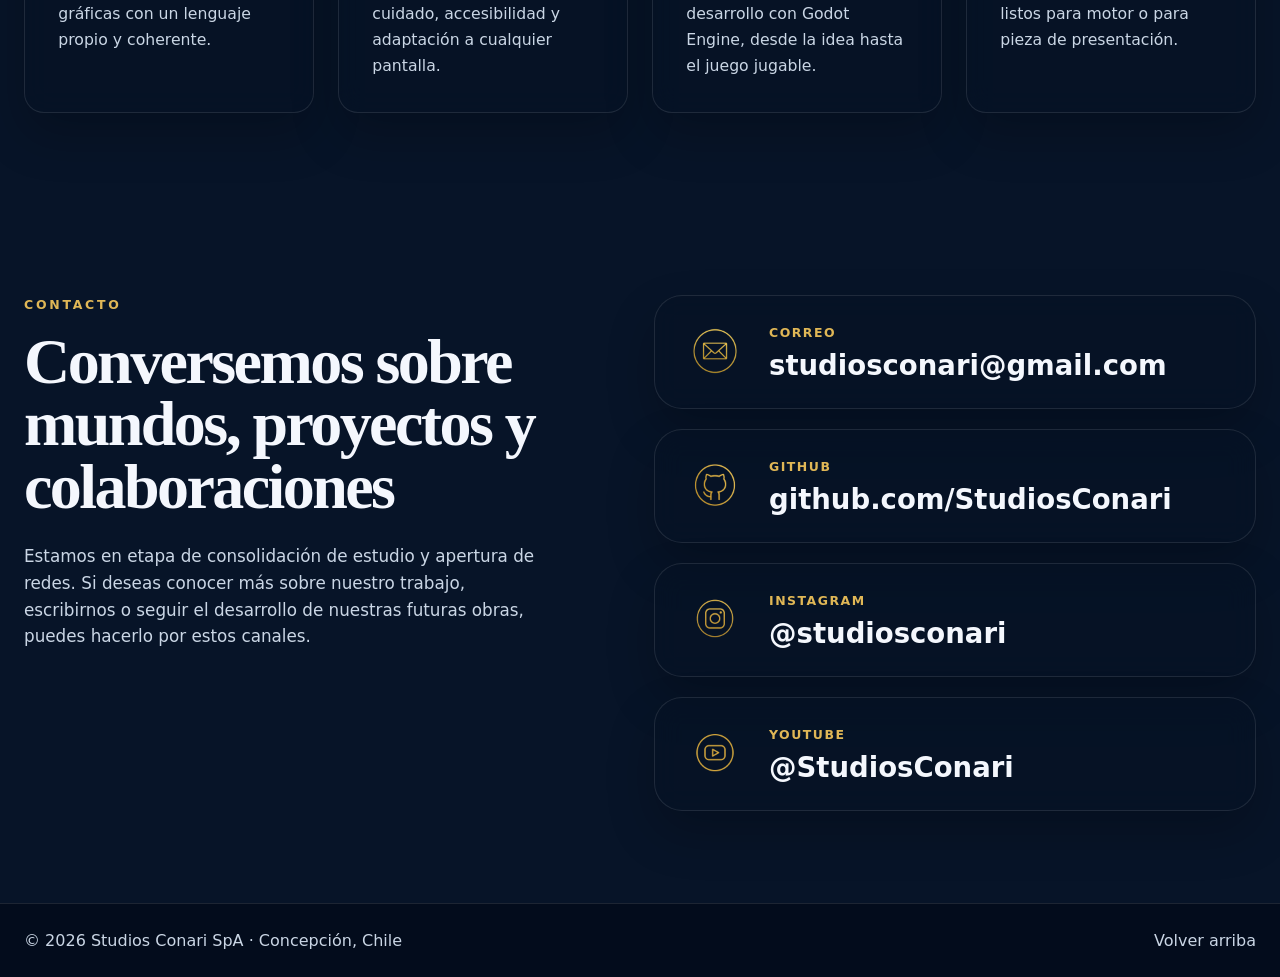
==== commit 5785260c: "Agrega YouTube a la seccion de contacto Cuarta tarjeta, con el mismo tratamiento que las otras tres:" ====
--- a/index.html
+++ b/index.html
@@ -34,10 +34,14 @@
     "logo": "https://studiosconari.github.io/assets/header-wordmark-night-transparent.png",
     "description": "Estudio creativo chileno dedicado a videojuegos, universos narrativos e identidades visuales.",
     "email": "studiosconari@gmail.com",
-    "address": { "@type": "PostalAddress", "addressCountry": "CL" },
+    "address": {
+      "@type": "PostalAddress",
+      "addressCountry": "CL"
+    },
     "sameAs": [
       "https://github.com/StudiosConari",
-      "https://www.instagram.com/studiosconari/"
+      "https://www.instagram.com/studiosconari/",
+      "https://www.youtube.com/@StudiosConari"
     ]
   }
   </script>
@@ -342,6 +346,16 @@
               <strong>@studiosconari</strong>
             </span>
           </a>
+
+          <a class="glass-panel contact-card contact-card--icon mo-reveal mo-tilt mo-brillo" href="https://www.youtube.com/@StudiosConari" target="_blank" rel="noreferrer noopener">
+            <span class="contact-icon" aria-hidden="true">
+              <img src="assets/logo-youtube.png" alt="" width="192" height="192" loading="lazy" decoding="async">
+            </span>
+            <span class="contact-info">
+              <span class="contact-label">YouTube</span>
+              <strong>@StudiosConari</strong>
+            </span>
+          </a>
         </div>
       </div>
     </section>
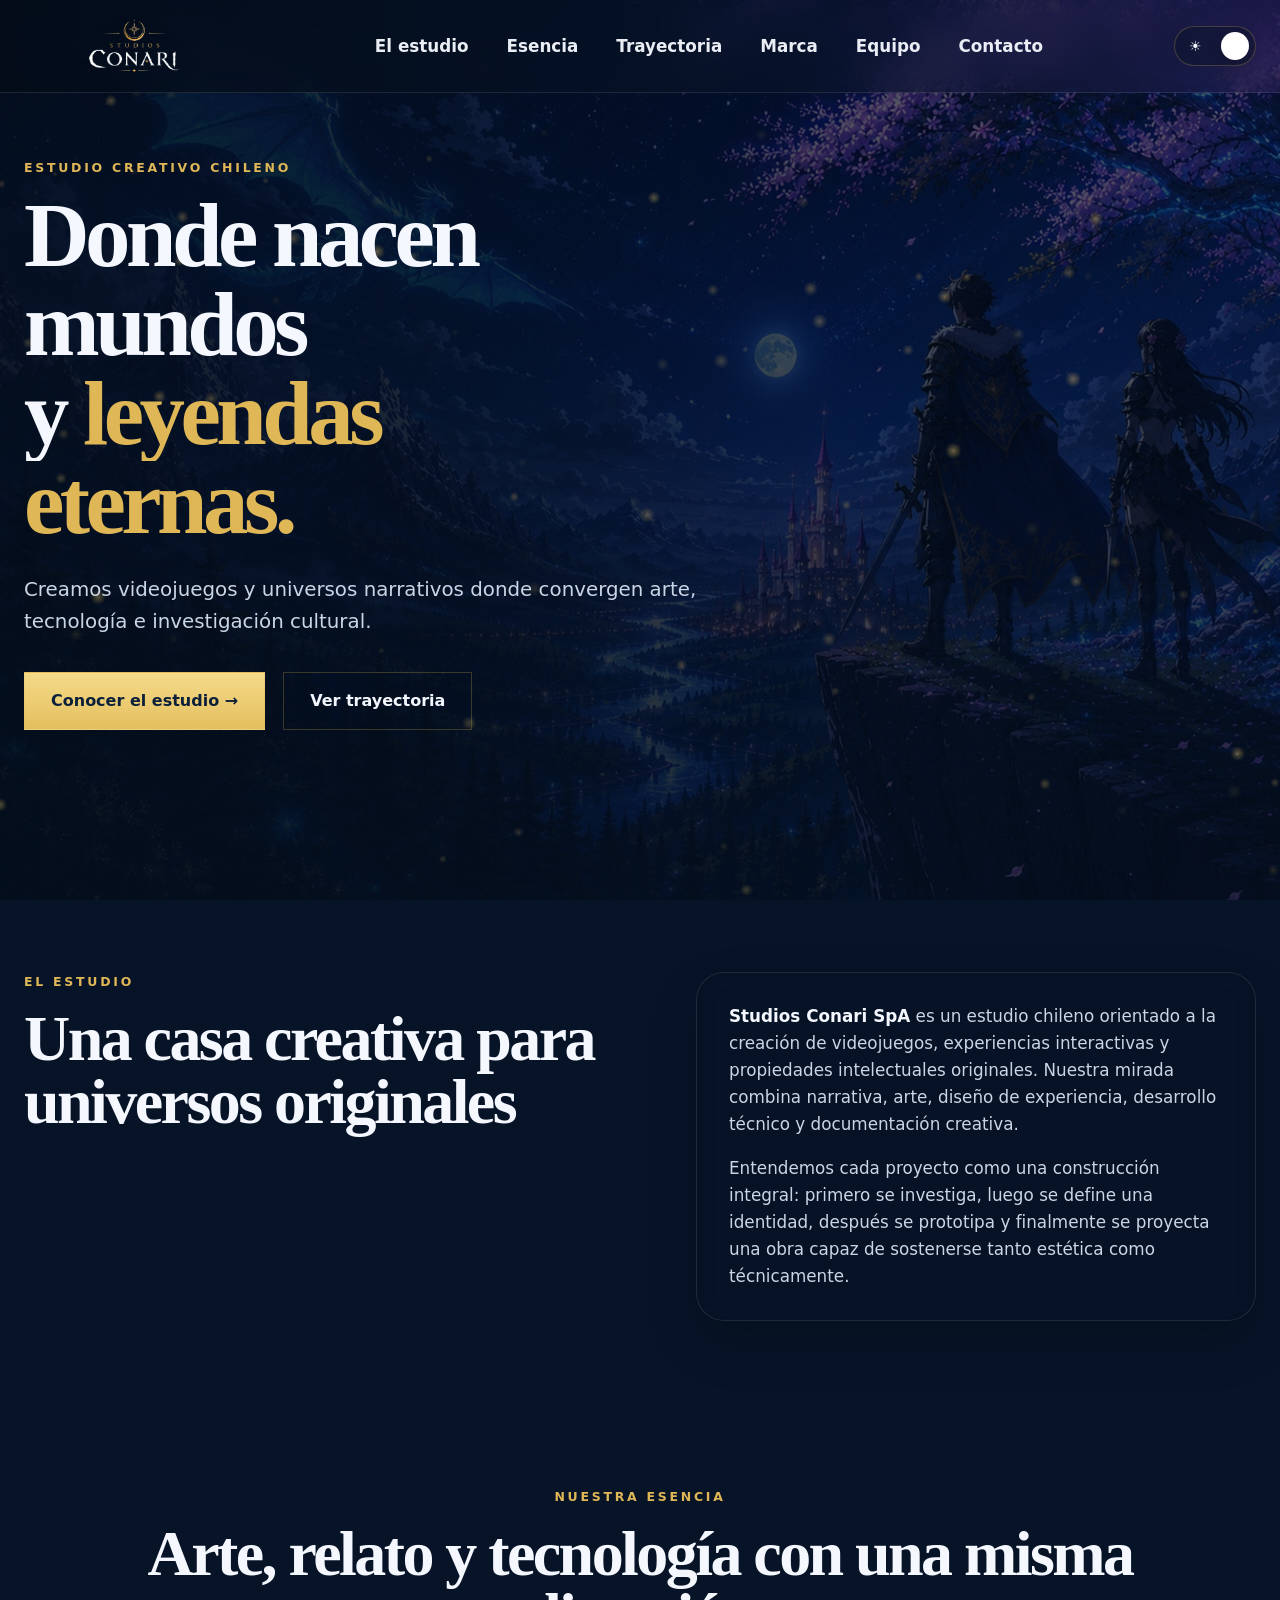
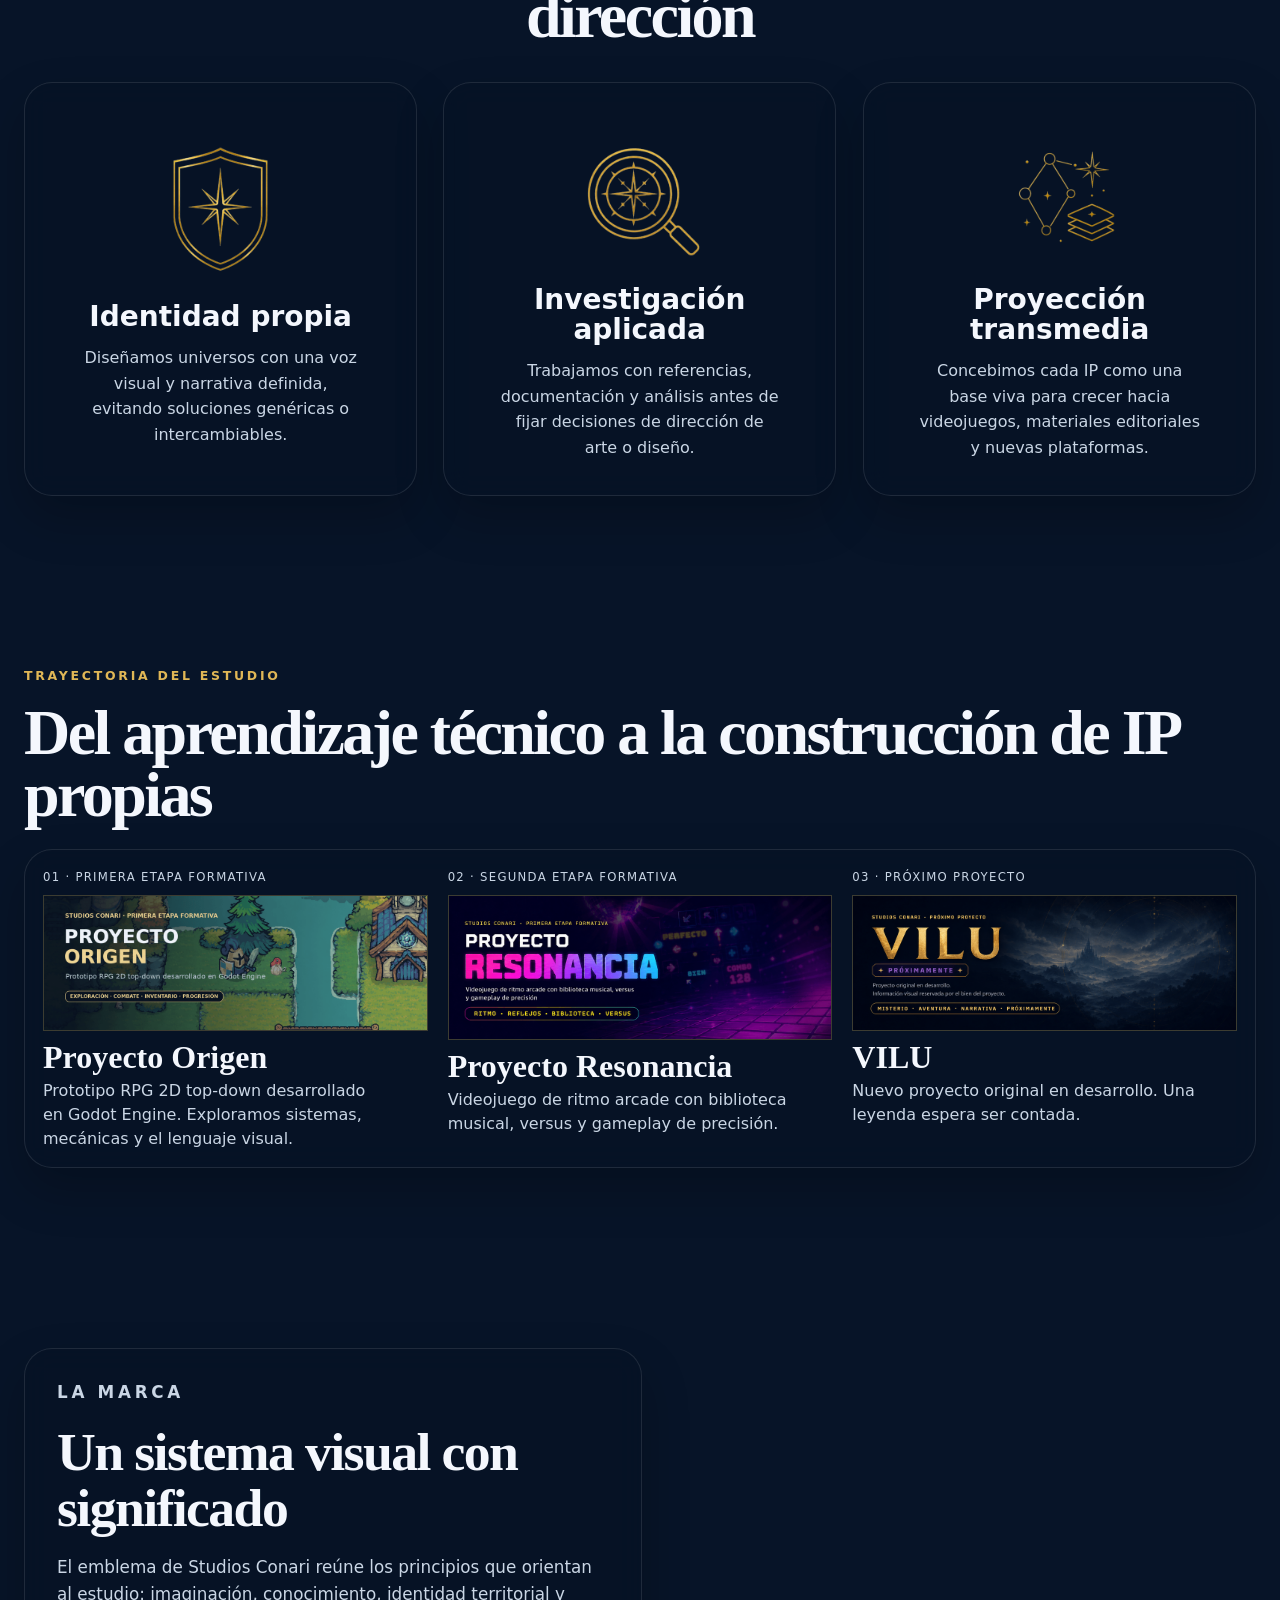
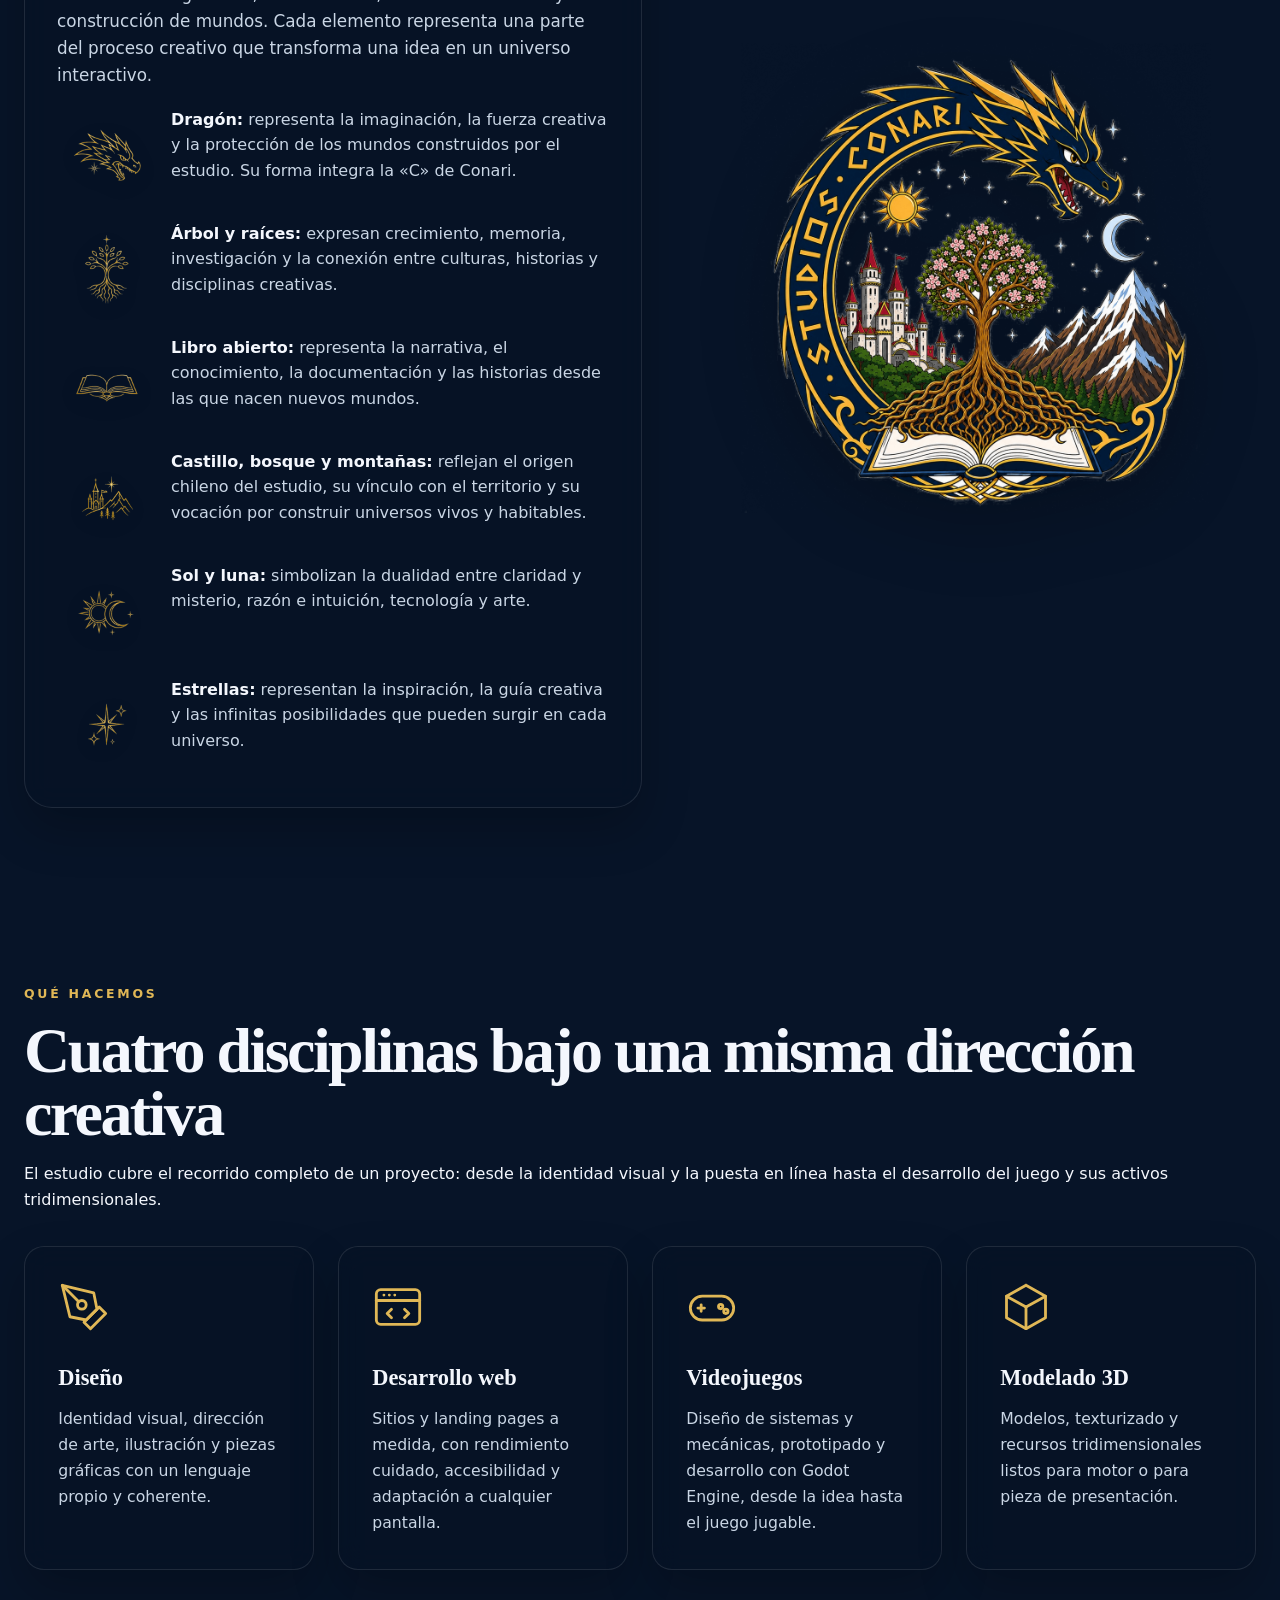
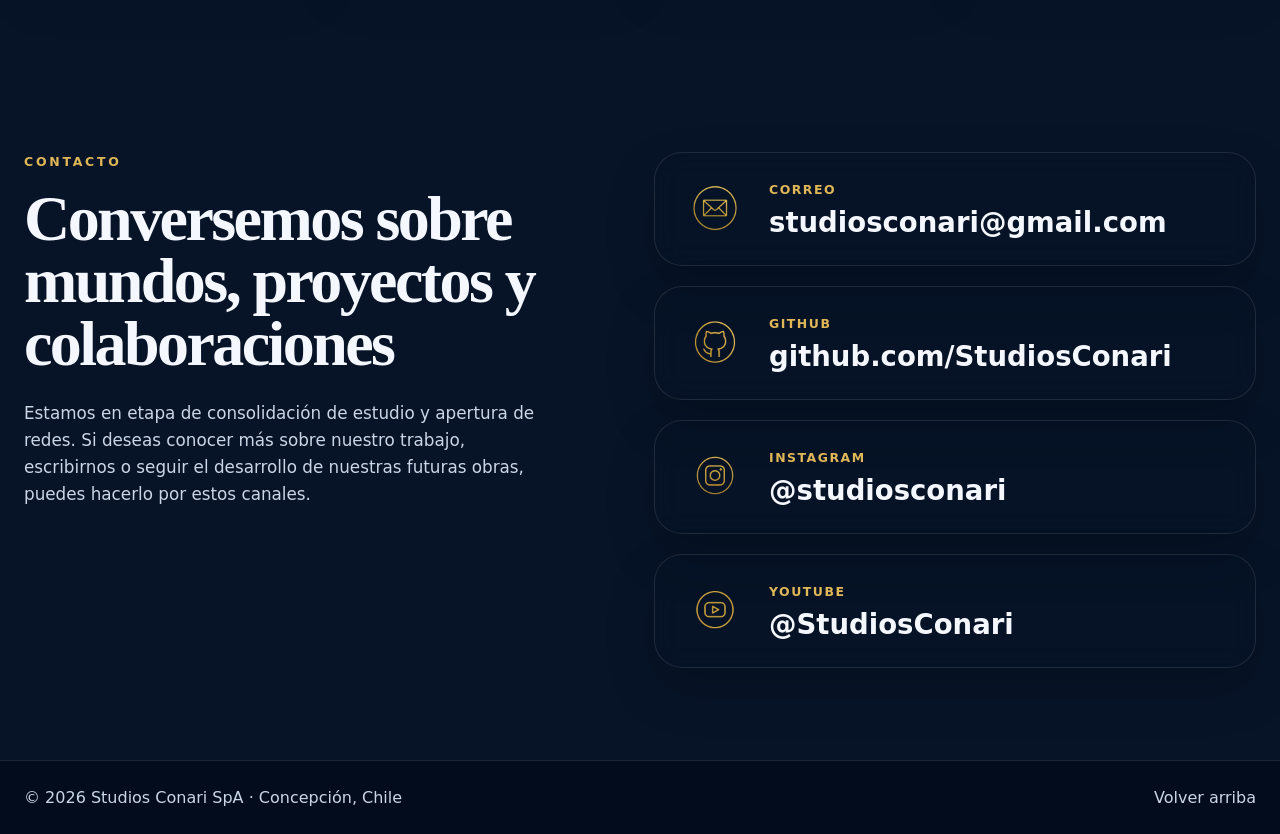
==== commit fcff2bda: "Quita el bloque de cifras del estudio Las tres cifras (integrantes, proyectos, disciplinas) venian d" ====
--- a/index.html
+++ b/index.html
@@ -241,21 +241,6 @@
           <p>El estudio cubre el recorrido completo de un proyecto: desde la identidad visual
              y la puesta en línea hasta el desarrollo del juego y sus activos tridimensionales.</p>
         </div>
-        <div class="caps-cifras mo-reveal" data-mo-delay="1">
-          <div class="caps-cifra">
-            <b data-mo-count="3">3</b>
-            <span>Integrantes</span>
-          </div>
-          <div class="caps-cifra">
-            <b data-mo-count="3">3</b>
-            <span>Proyectos</span>
-          </div>
-          <div class="caps-cifra">
-            <b data-mo-count="4">4</b>
-            <span>Disciplinas</span>
-          </div>
-        </div>
-
         <div class="caps-grid">
           <article class="glass-panel cap mo-reveal mo-flota mo-brillo">
             <svg class="cap-icon" viewBox="0 0 24 24" aria-hidden="true">
--- a/styles.css
+++ b/styles.css
@@ -446,33 +446,6 @@
    =========================================================================== */
 .caps-section{padding-top:80px}
 
-/* Cifras del estudio */
-.caps-cifras{
-  display:flex;
-  flex-wrap:wrap;
-  gap:14px 54px;
-  margin:0 0 clamp(30px,3.4vw,46px);
-  padding-top:28px;
-  border-top:1px solid var(--line);
-}
-.caps-cifra b{
-  display:block;
-  font-family:Georgia,"Times New Roman",serif;
-  font-size:clamp(2.1rem,3.4vw,3rem);
-  line-height:1;
-  color:var(--gold);
-  font-variant-numeric:tabular-nums;
-}
-.caps-cifra span{
-  display:block;
-  margin-top:8px;
-  font-size:.74rem;
-  font-weight:800;
-  letter-spacing:.2em;
-  text-transform:uppercase;
-  color:var(--muted);
-}
-
 .caps-grid{
   display:grid;
   grid-template-columns:repeat(auto-fit,minmax(248px,1fr));
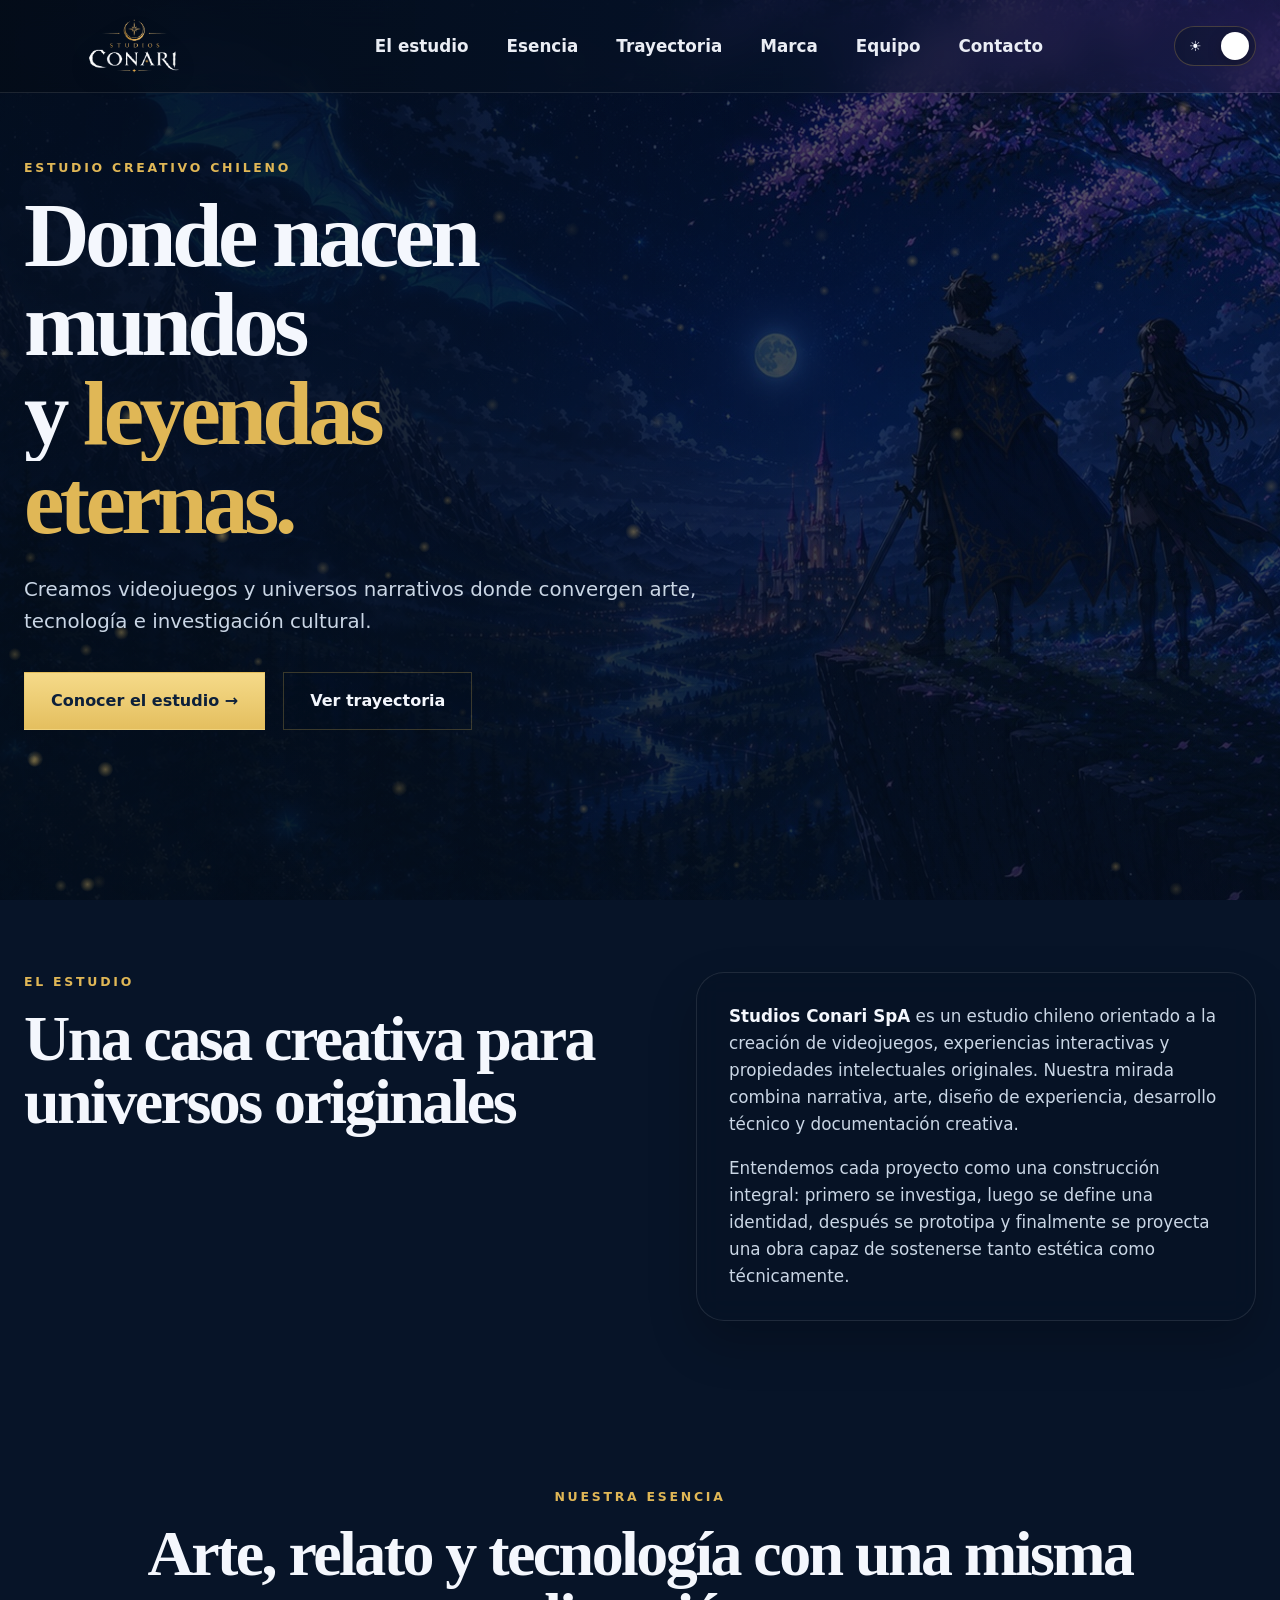
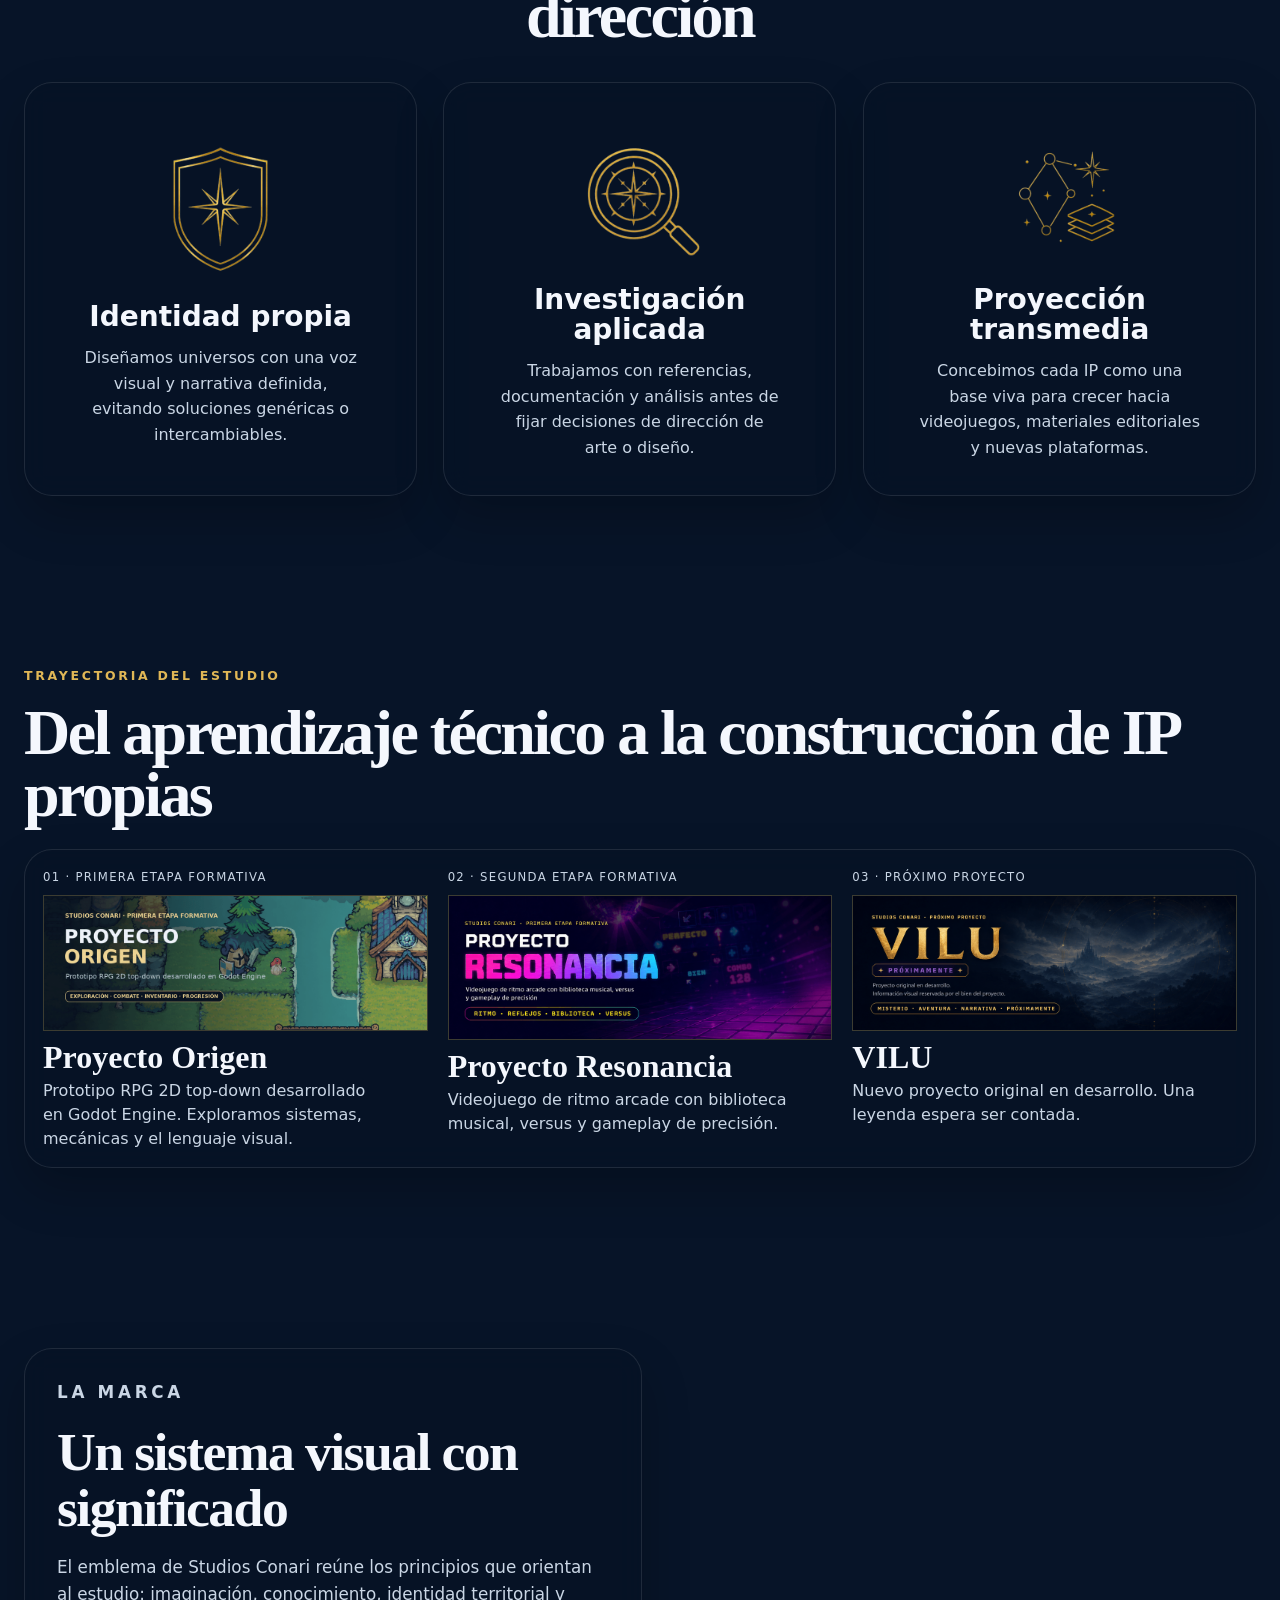
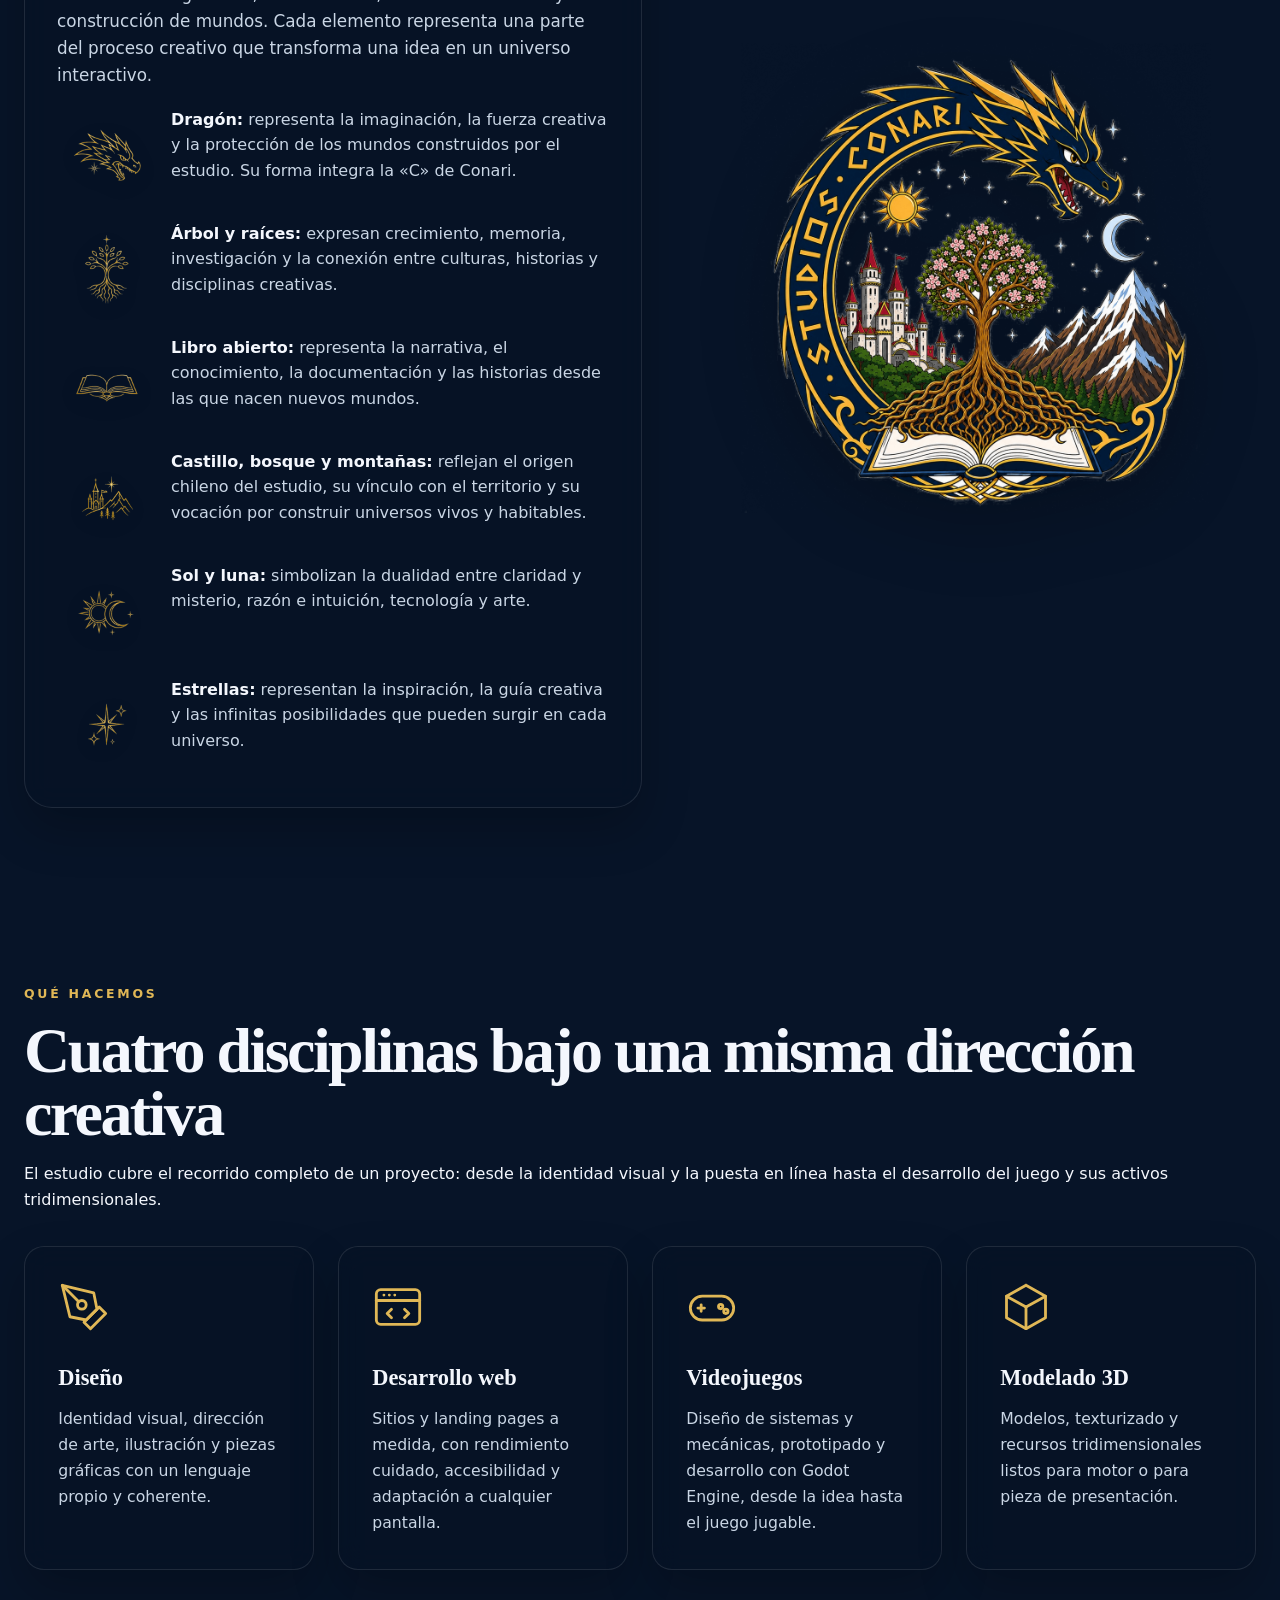
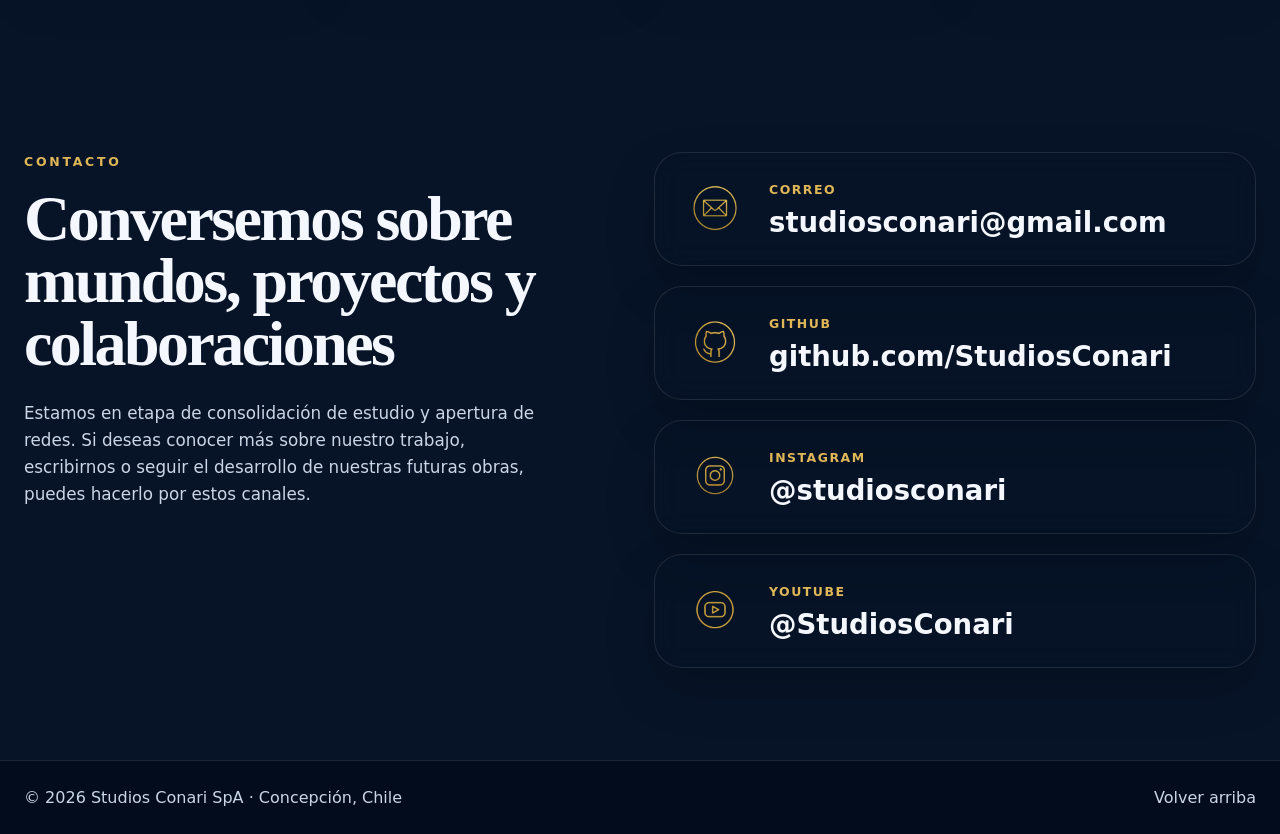
==== commit 0607ebd7: "Prepara el sitio para studiosconari.cl - Agrega .htaccess: 404 propia, HTTPS forzado, sin listado de" ====
--- a/index.html
+++ b/index.html
@@ -5,7 +5,7 @@
   <meta name="viewport" content="width=device-width,initial-scale=1">
   <title>Studios Conari | Donde nacen mundos y leyendas eternas</title>
   <meta name="description" content="Studios Conari: videojuegos, universos narrativos e identidades visuales con una voz propia.">
-  <link rel="canonical" href="https://studiosconari.github.io/">
+  <link rel="canonical" href="https://studiosconari.cl/">
   <link rel="icon" href="assets/favicon.png" type="image/png" sizes="512x512">
   <link rel="apple-touch-icon" href="assets/apple-touch-icon.png">
 
@@ -13,25 +13,25 @@
   <meta property="og:type" content="website">
   <meta property="og:site_name" content="Studios Conari">
   <meta property="og:locale" content="es_CL">
-  <meta property="og:url" content="https://studiosconari.github.io/">
+  <meta property="og:url" content="https://studiosconari.cl/">
   <meta property="og:title" content="Studios Conari | Donde nacen mundos y leyendas eternas">
   <meta property="og:description" content="Estudio creativo chileno: videojuegos, universos narrativos e identidades visuales con una voz propia.">
-  <meta property="og:image" content="https://studiosconari.github.io/assets/background-night.jpg">
+  <meta property="og:image" content="https://studiosconari.cl/assets/background-night.jpg">
   <meta property="og:image:width" content="1600">
   <meta property="og:image:height" content="900">
   <meta property="og:image:alt" content="Paisaje nocturno del universo visual de Studios Conari.">
   <meta name="twitter:card" content="summary_large_image">
   <meta name="twitter:title" content="Studios Conari | Donde nacen mundos y leyendas eternas">
   <meta name="twitter:description" content="Estudio creativo chileno: videojuegos, universos narrativos e identidades visuales con una voz propia.">
-  <meta name="twitter:image" content="https://studiosconari.github.io/assets/background-night.jpg">
+  <meta name="twitter:image" content="https://studiosconari.cl/assets/background-night.jpg">
 
   <script type="application/ld+json">
   {
     "@context": "https://schema.org",
     "@type": "Organization",
     "name": "Studios Conari",
-    "url": "https://studiosconari.github.io/",
-    "logo": "https://studiosconari.github.io/assets/header-wordmark-night-transparent.png",
+    "url": "https://studiosconari.cl/",
+    "logo": "https://studiosconari.cl/assets/header-wordmark-night-transparent.png",
     "description": "Estudio creativo chileno dedicado a videojuegos, universos narrativos e identidades visuales.",
     "email": "studiosconari@gmail.com",
     "address": {
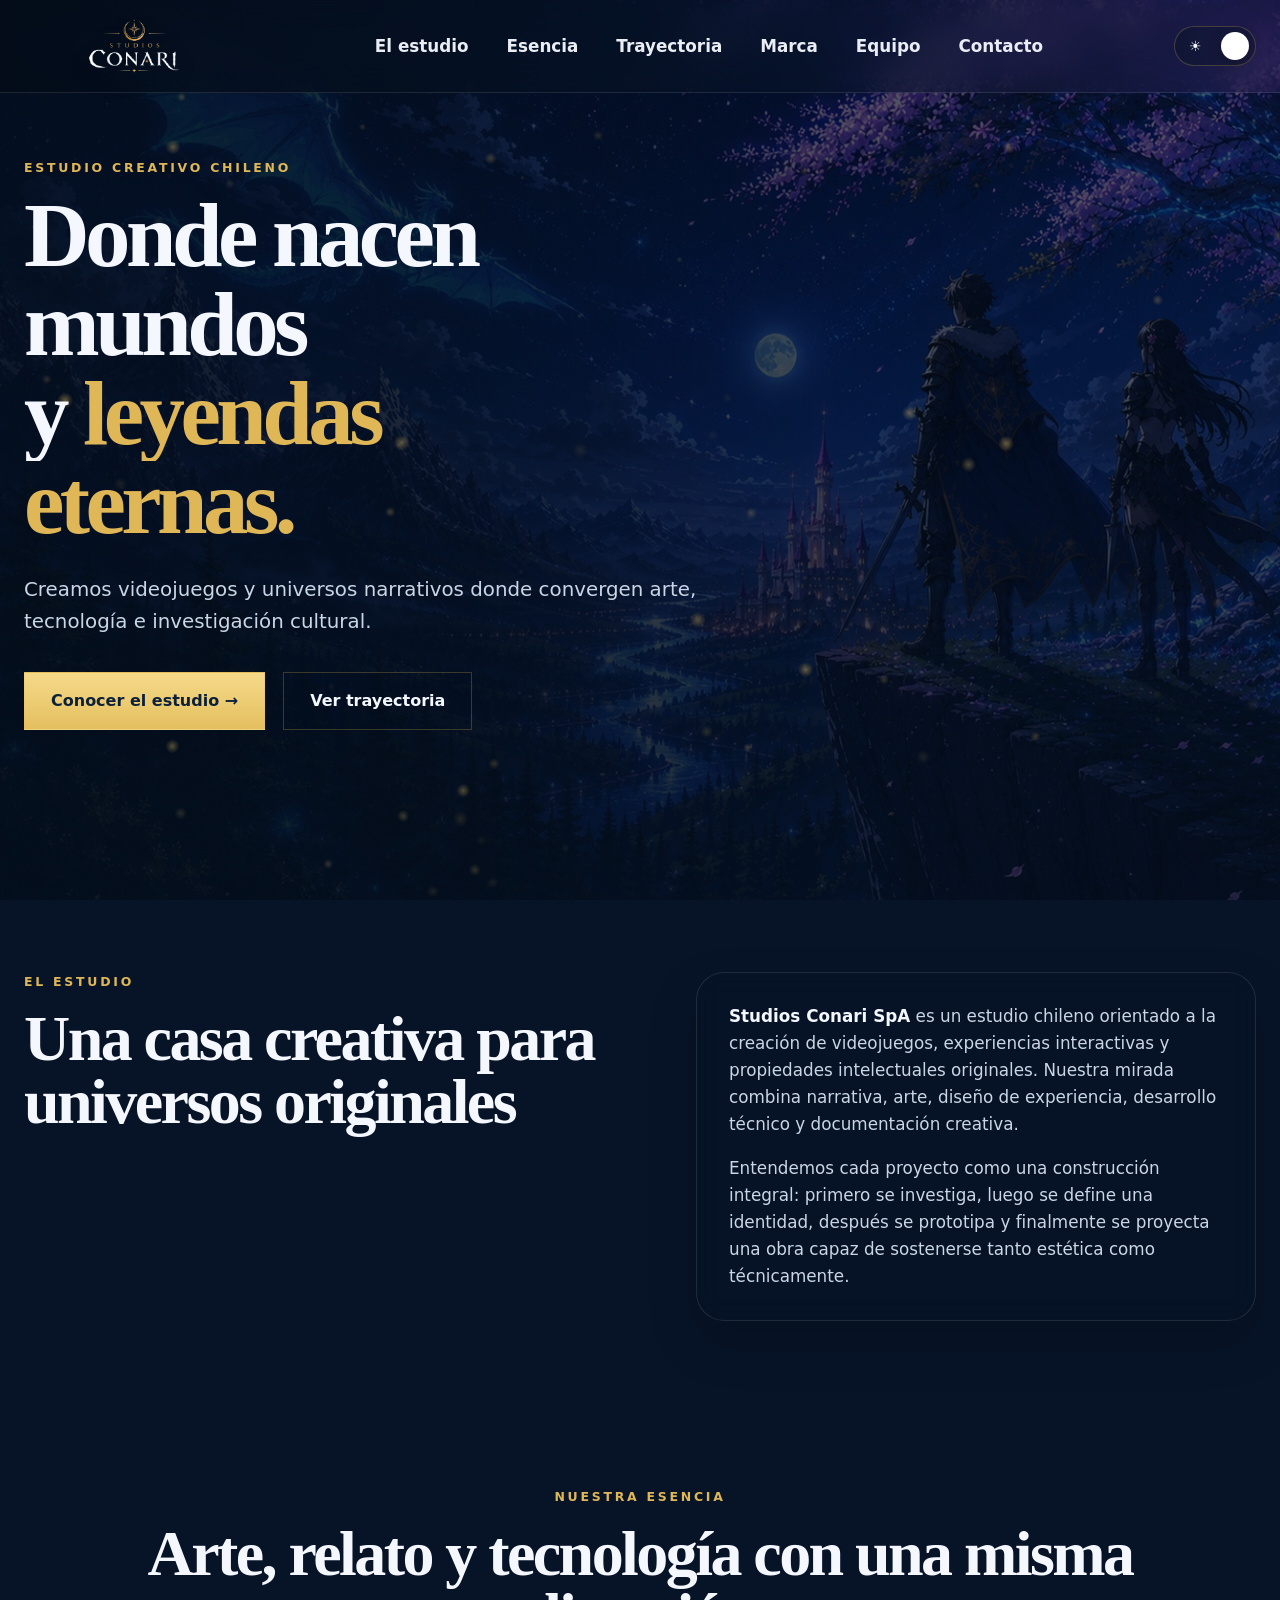
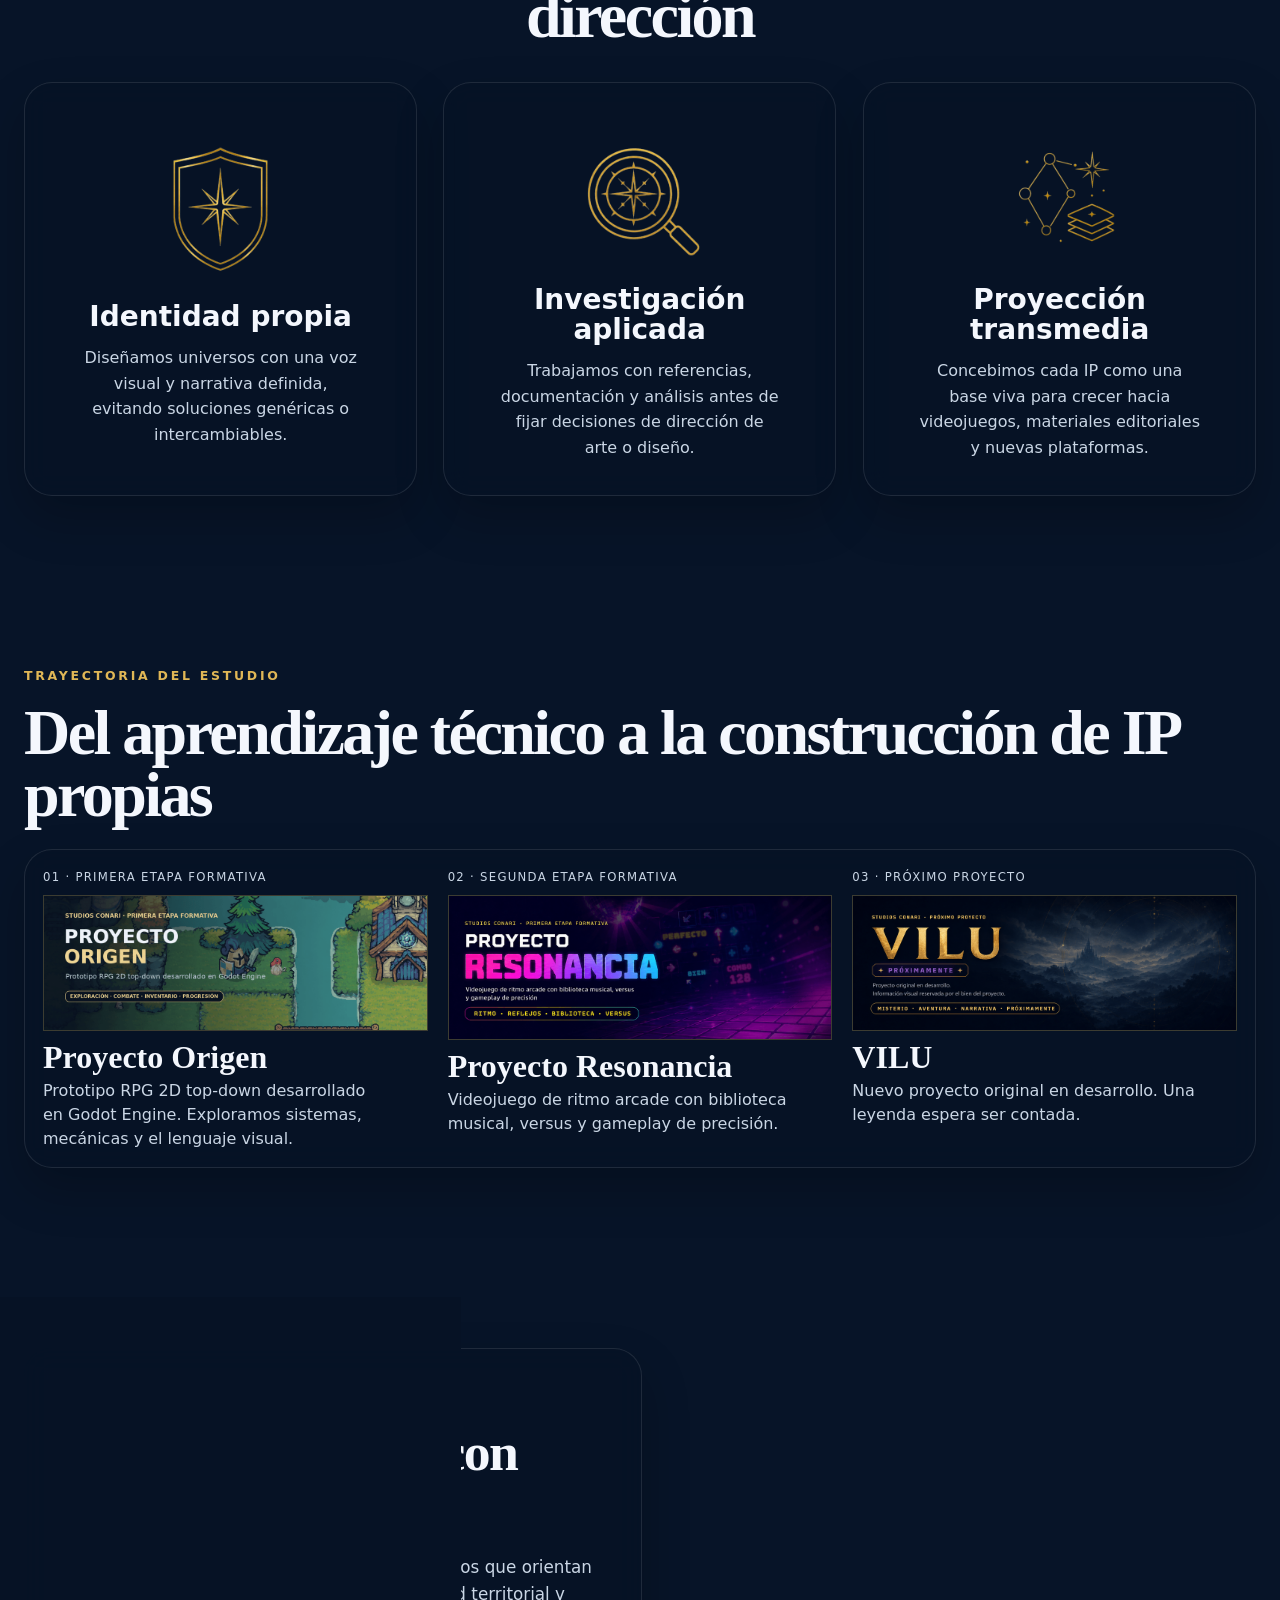
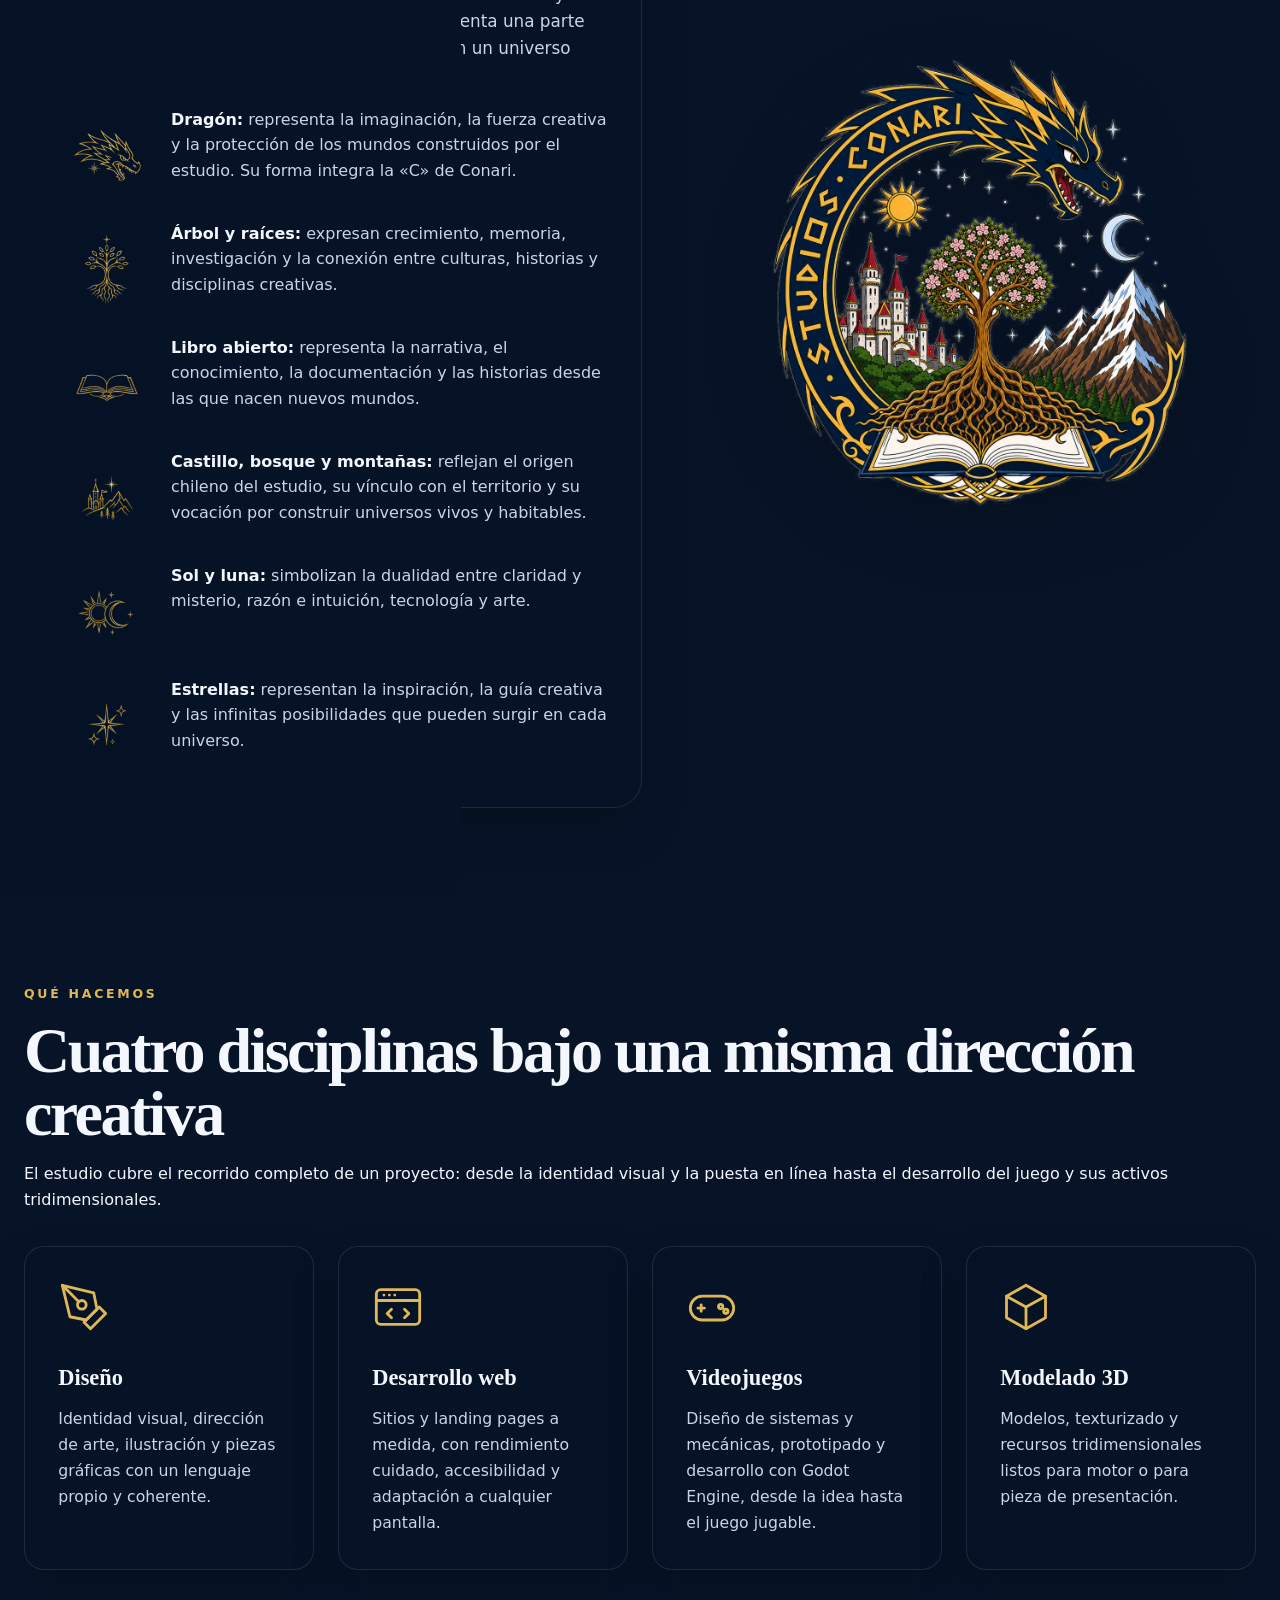
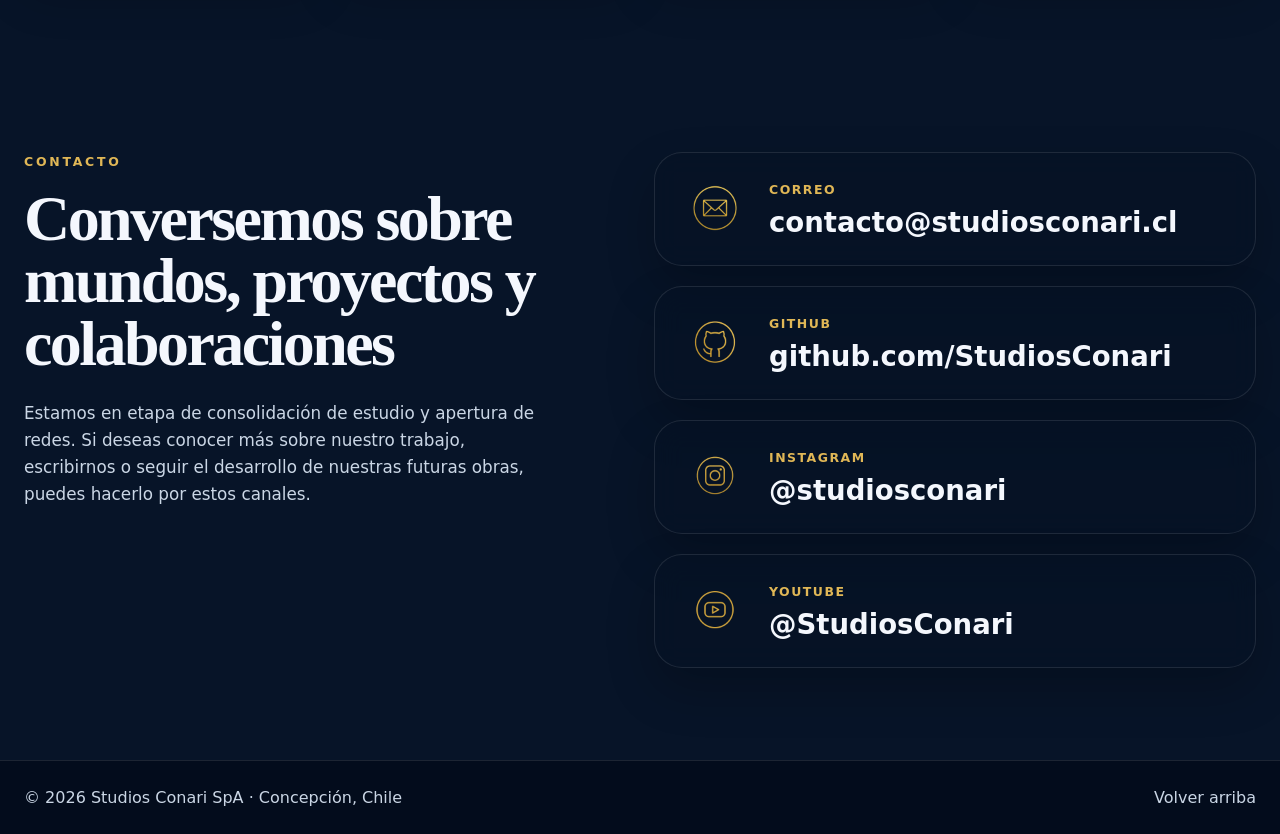
==== commit 91f31840: "Cambia el correo de contacto a contacto@studiosconari.cl" ====
--- a/index.html
+++ b/index.html
@@ -33,7 +33,7 @@
     "url": "https://studiosconari.cl/",
     "logo": "https://studiosconari.cl/assets/header-wordmark-night-transparent.png",
     "description": "Estudio creativo chileno dedicado a videojuegos, universos narrativos e identidades visuales.",
-    "email": "studiosconari@gmail.com",
+    "email": "contacto@studiosconari.cl",
     "address": {
       "@type": "PostalAddress",
       "addressCountry": "CL"
@@ -302,13 +302,13 @@
         </div>
 
         <div class="contact-list mo-tilt-wrap">
-          <a class="glass-panel contact-card contact-card--icon mo-reveal mo-tilt mo-brillo" href="mailto:studiosconari@gmail.com">
+          <a class="glass-panel contact-card contact-card--icon mo-reveal mo-tilt mo-brillo" href="mailto:contacto@studiosconari.cl">
             <span class="contact-icon" aria-hidden="true">
               <img src="assets/logo-correo.png" alt="" width="192" height="192" loading="lazy" decoding="async">
             </span>
             <span class="contact-info">
               <span class="contact-label">Correo</span>
-              <strong>studiosconari@gmail.com</strong>
+              <strong>contacto@studiosconari.cl</strong>
             </span>
           </a>
 
